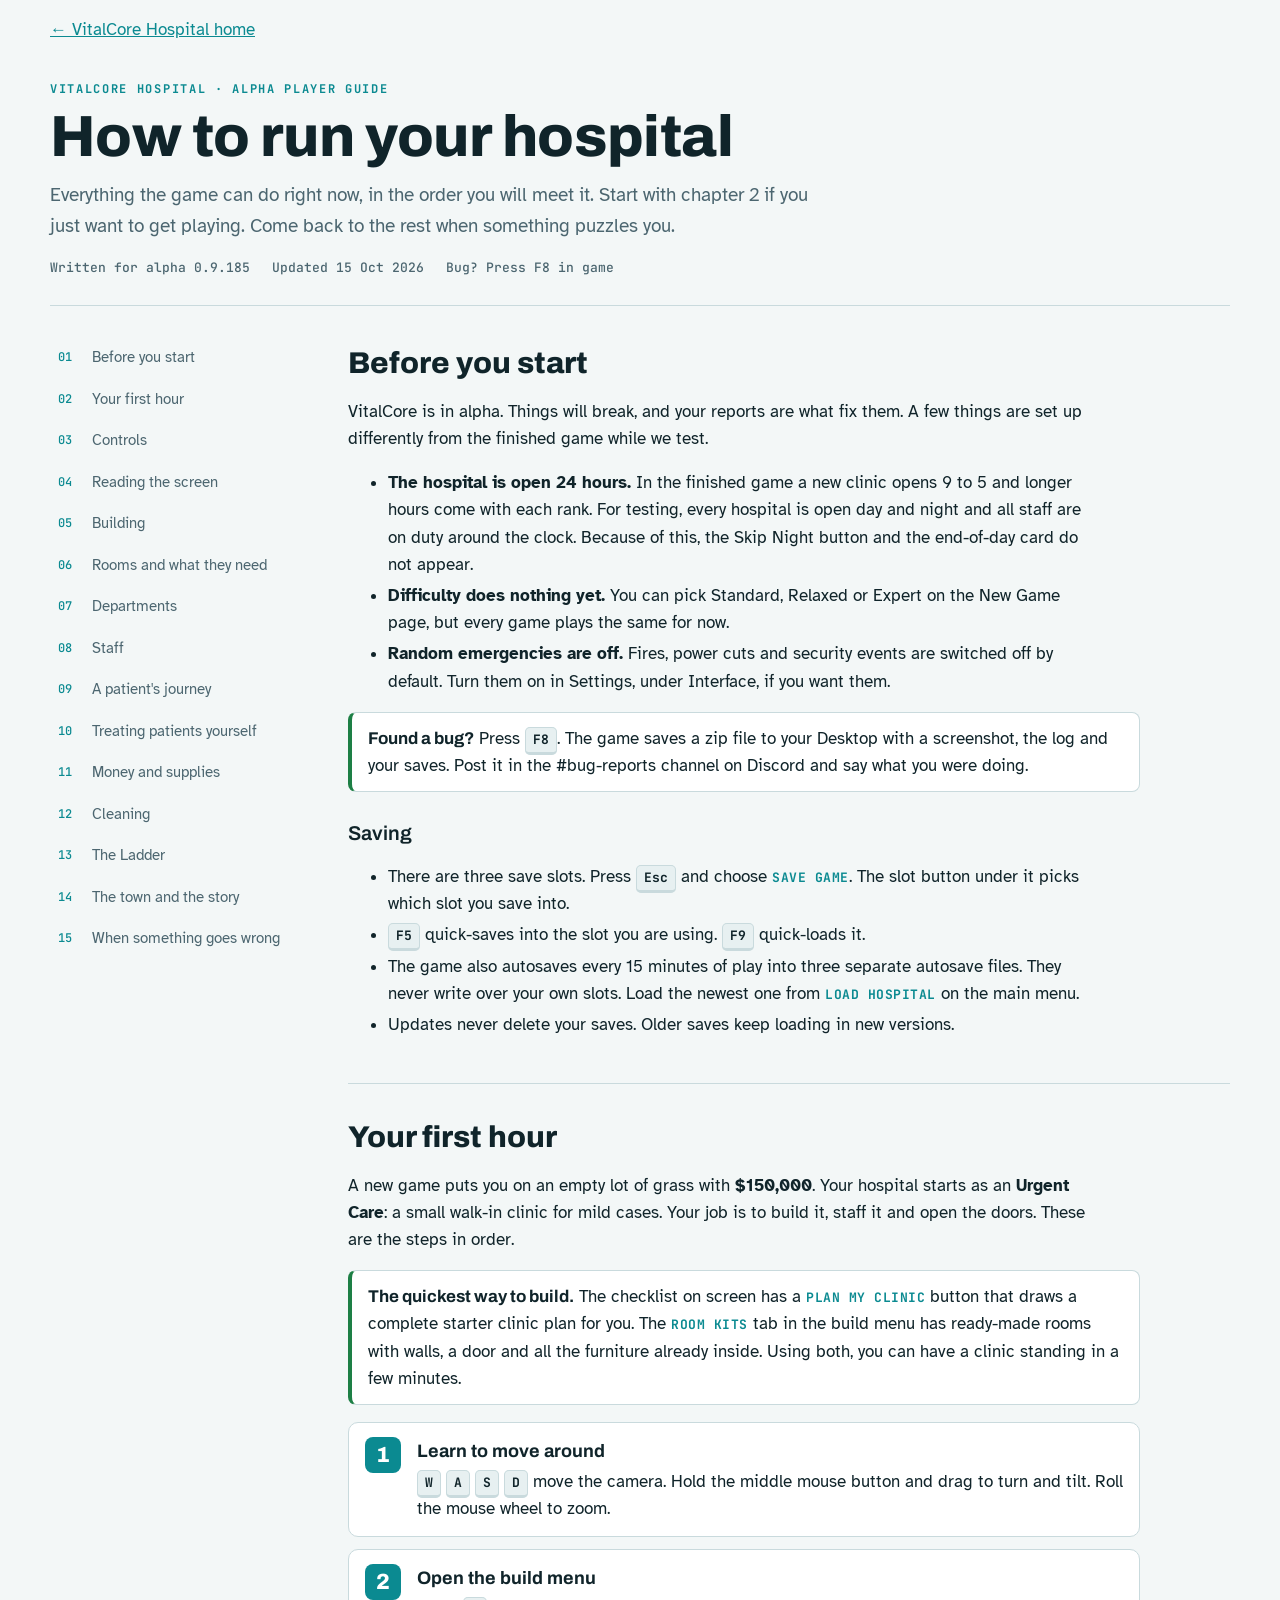
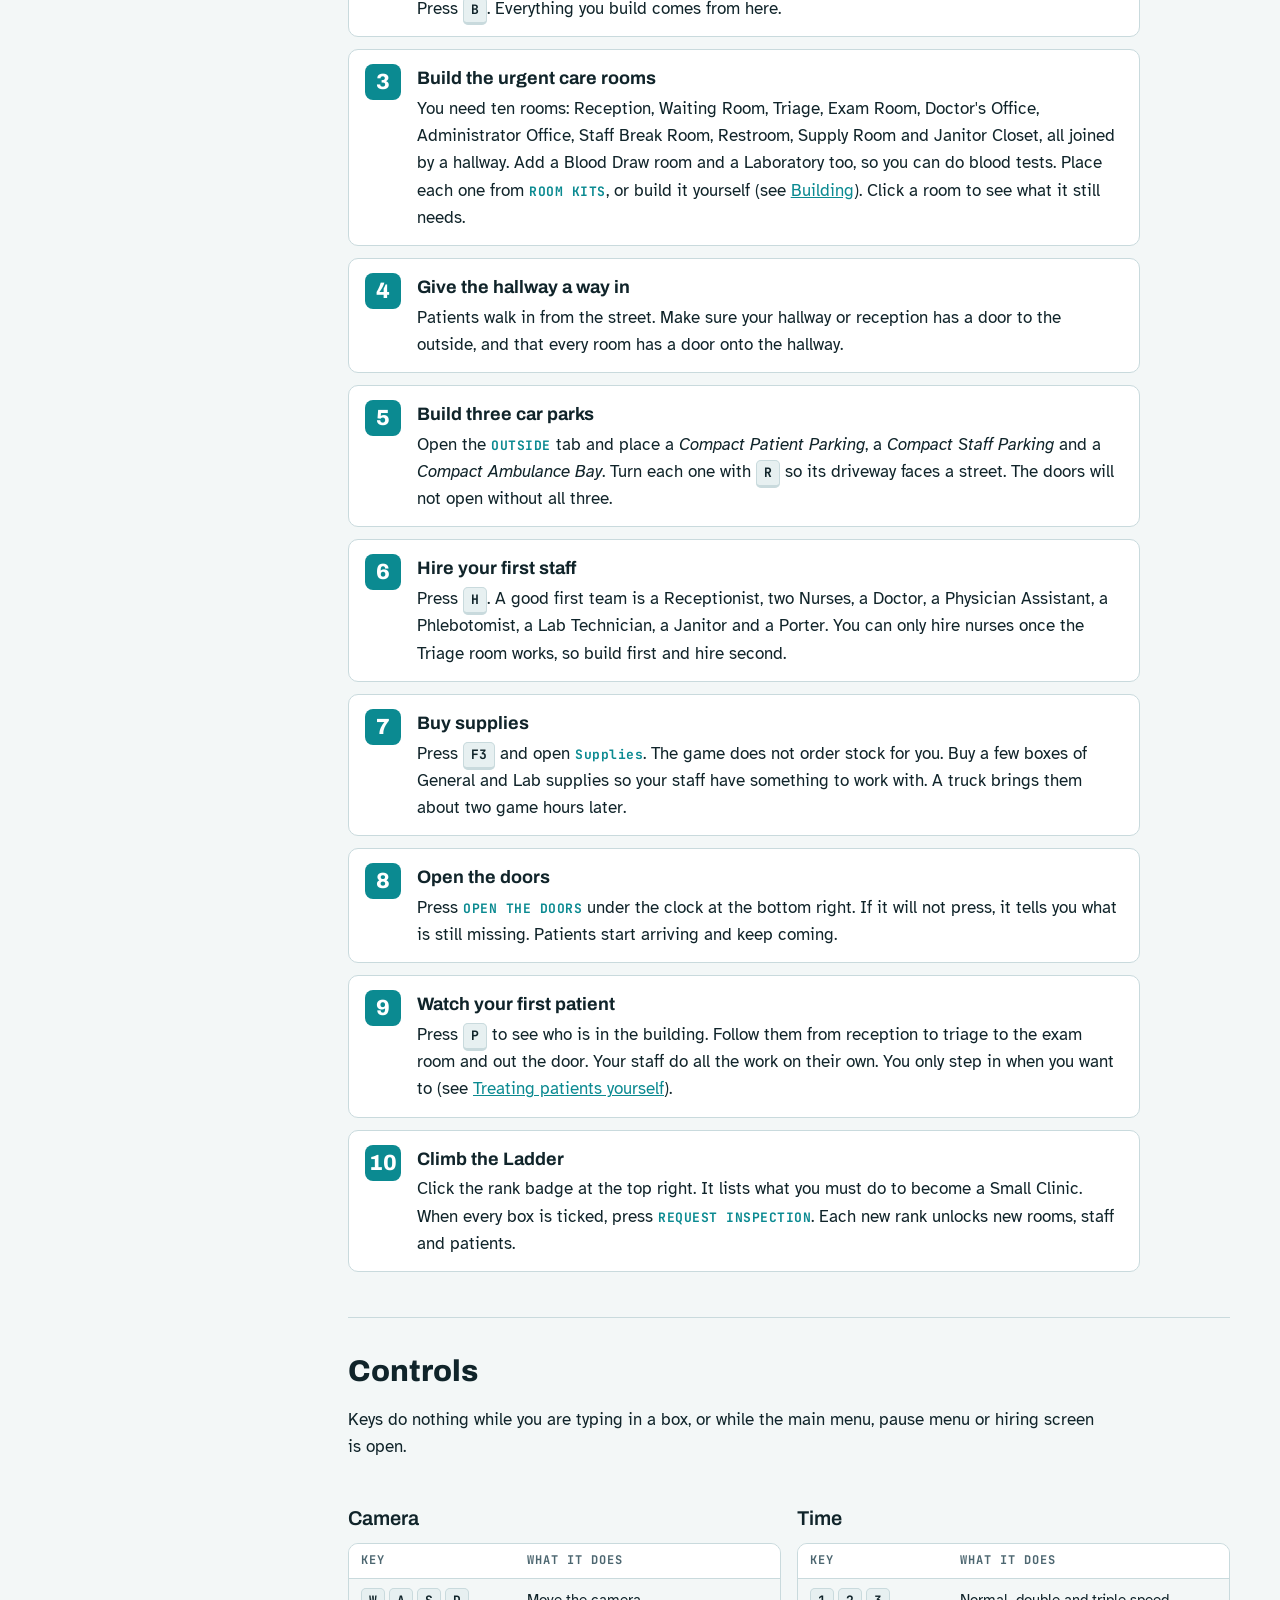
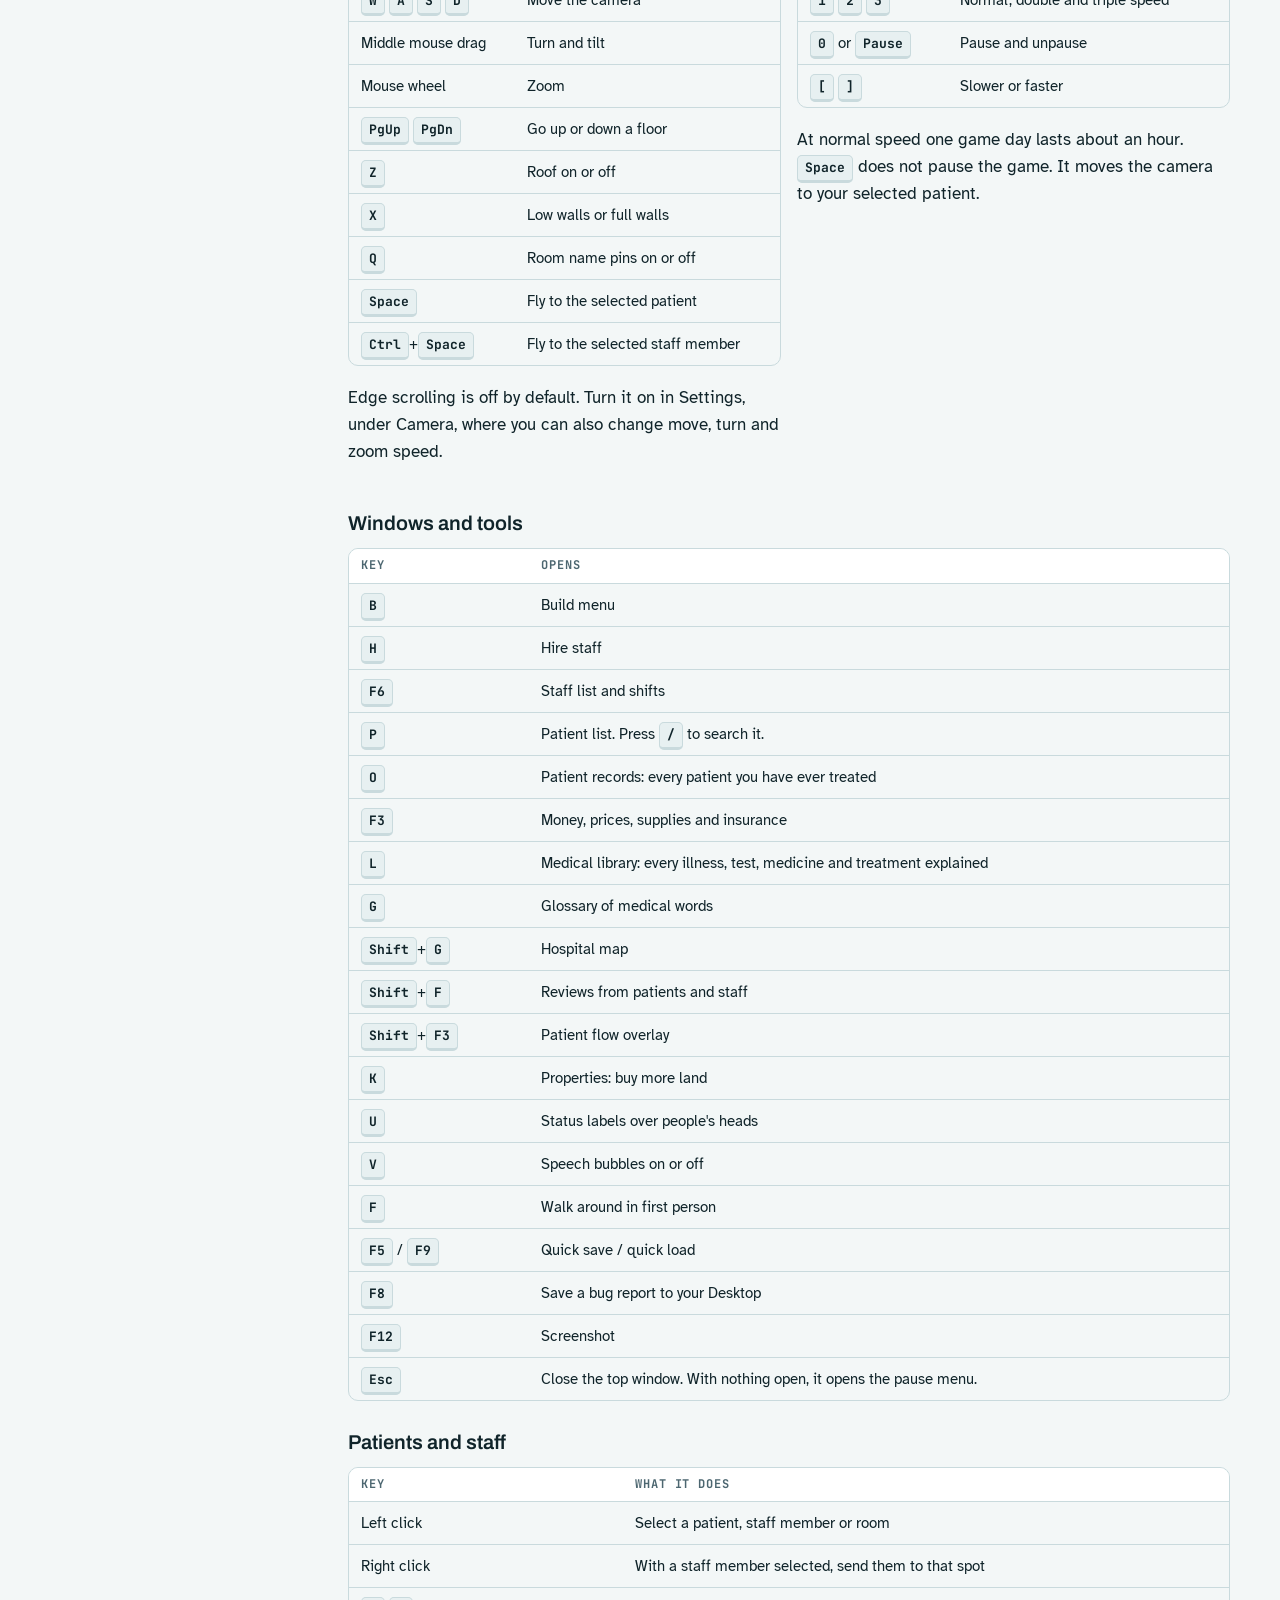
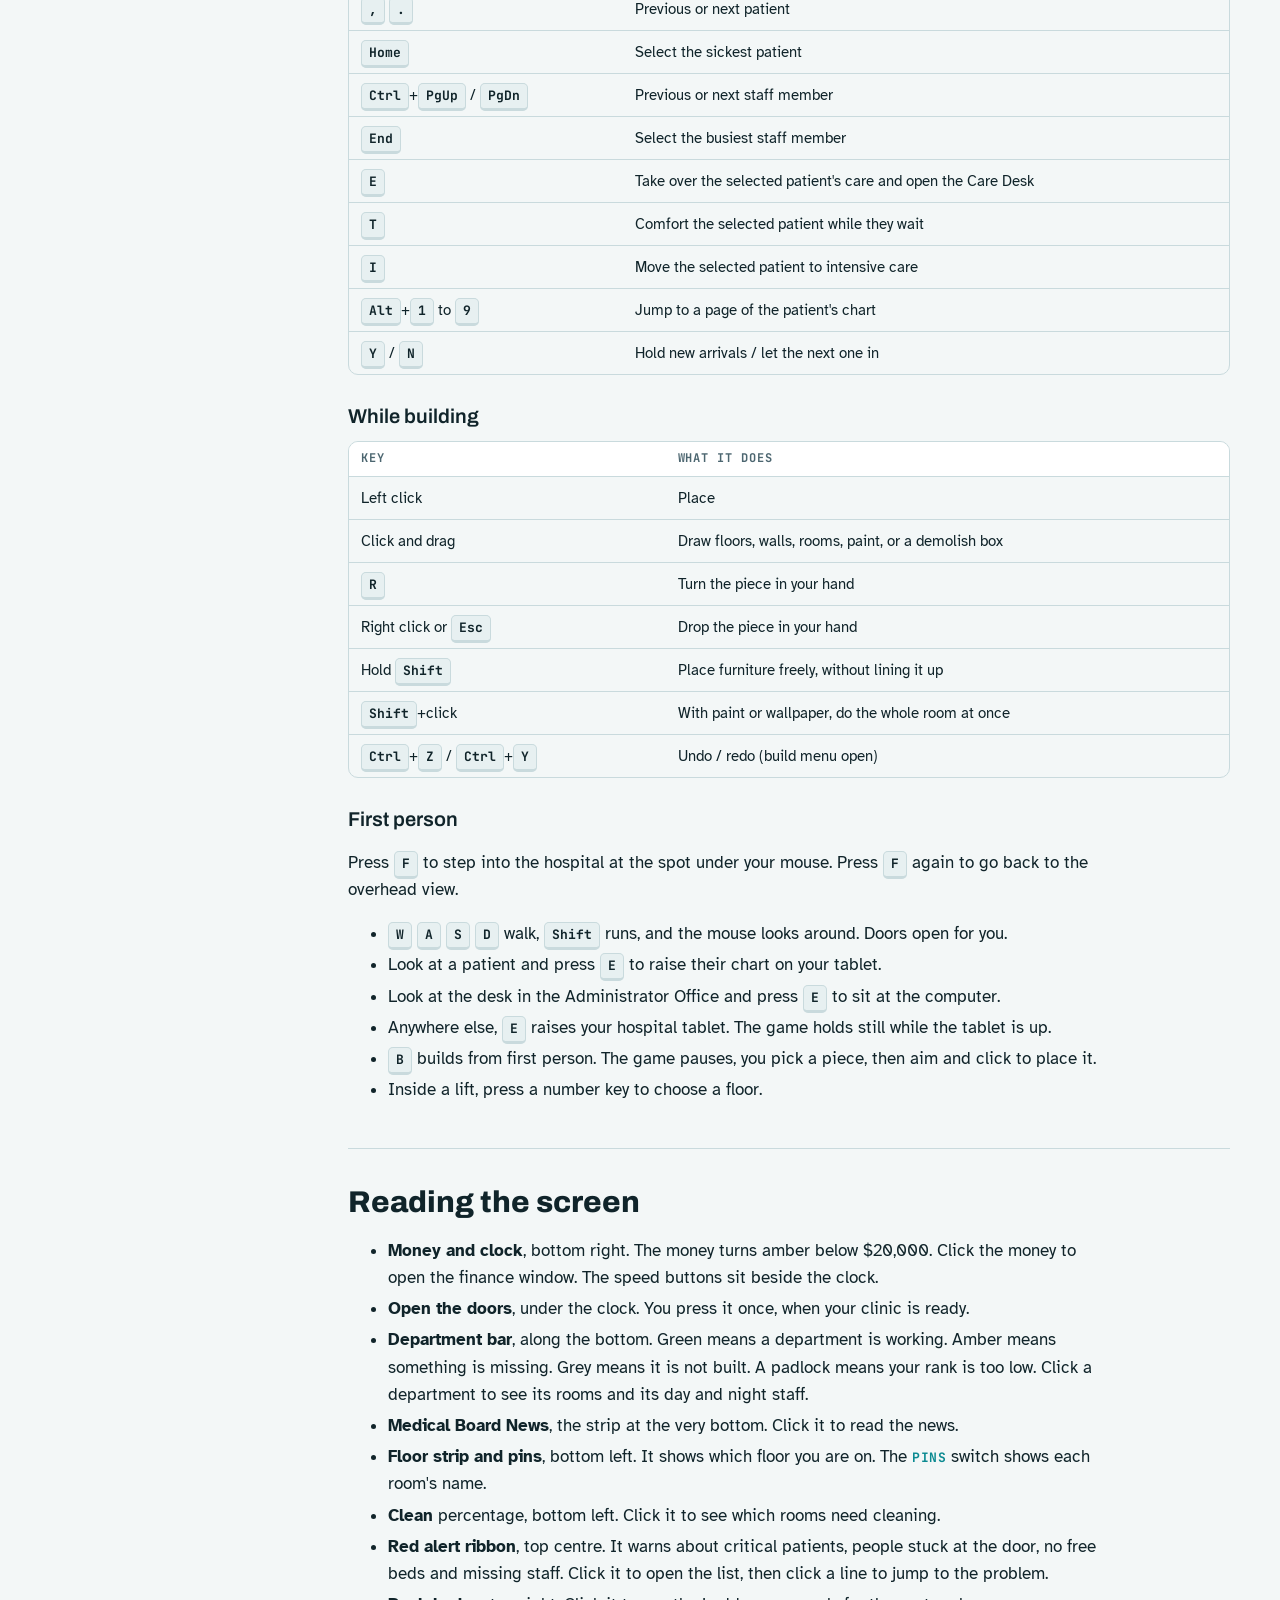
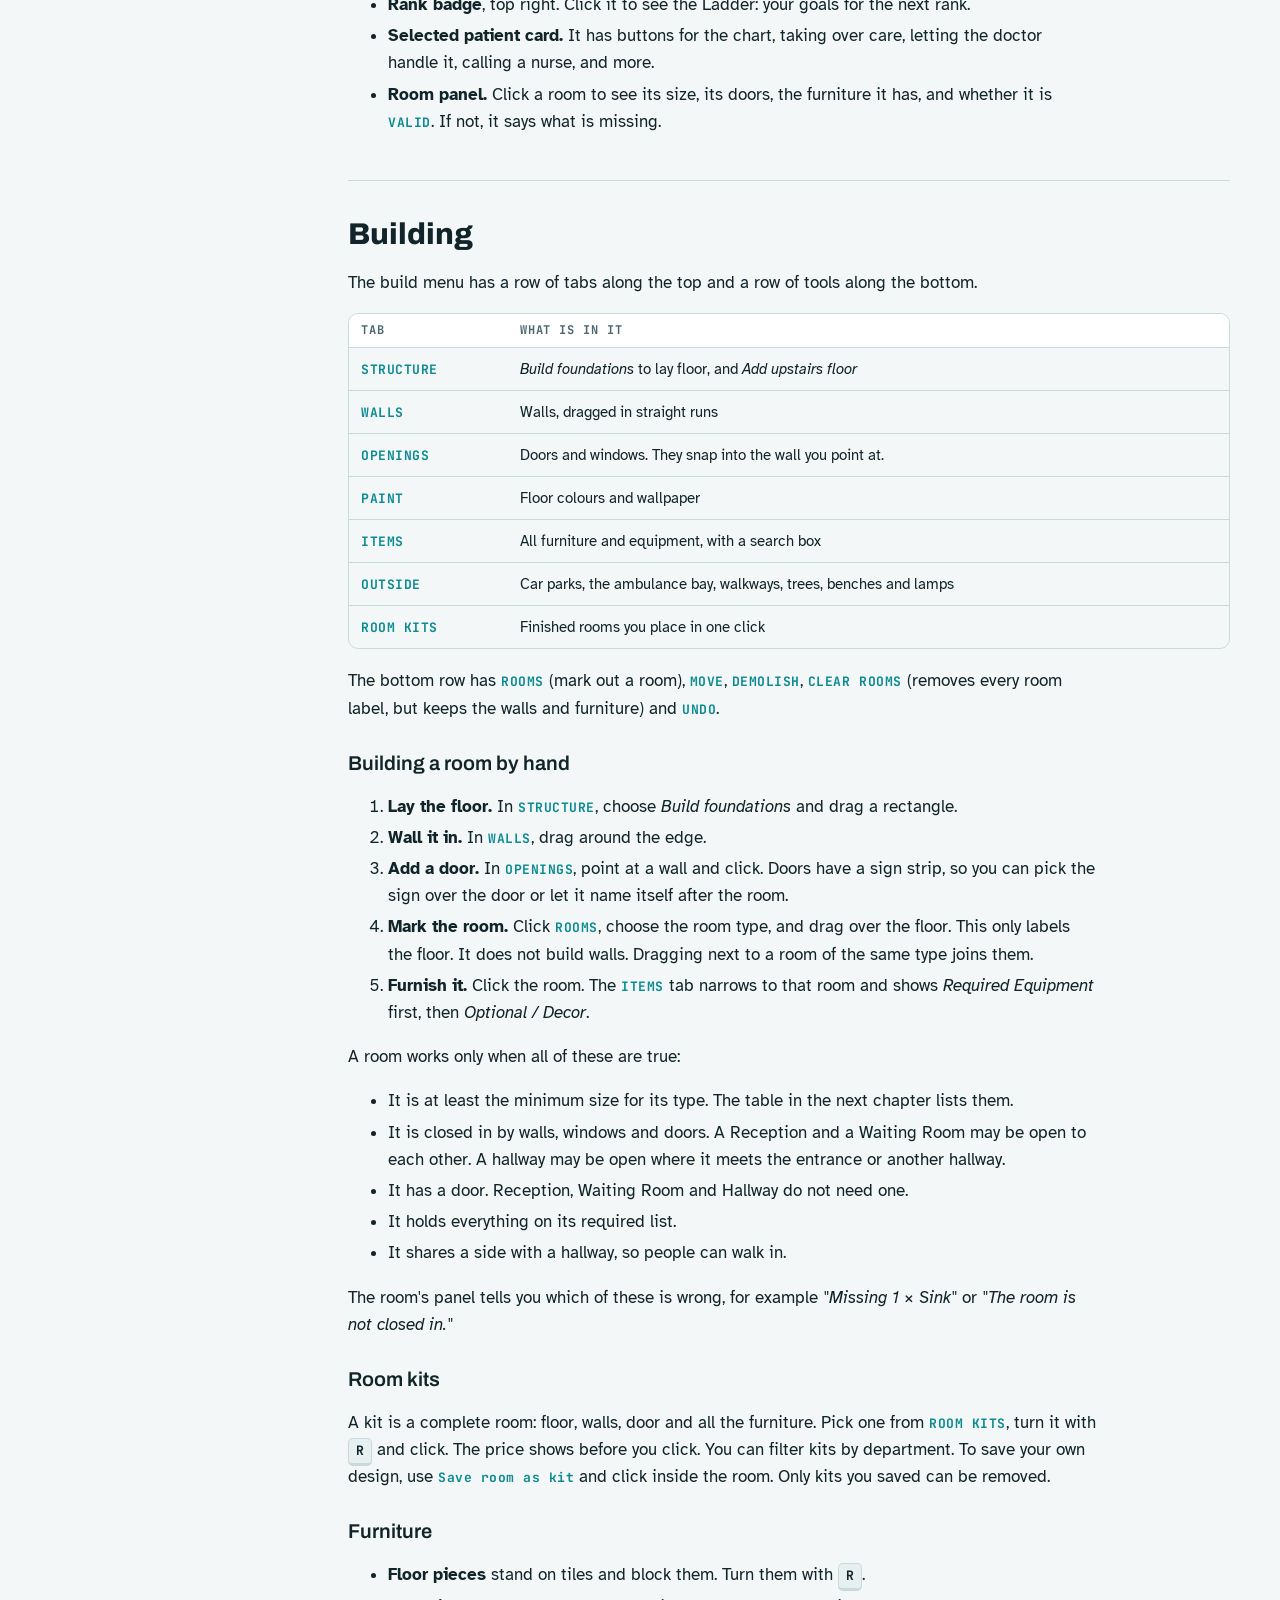
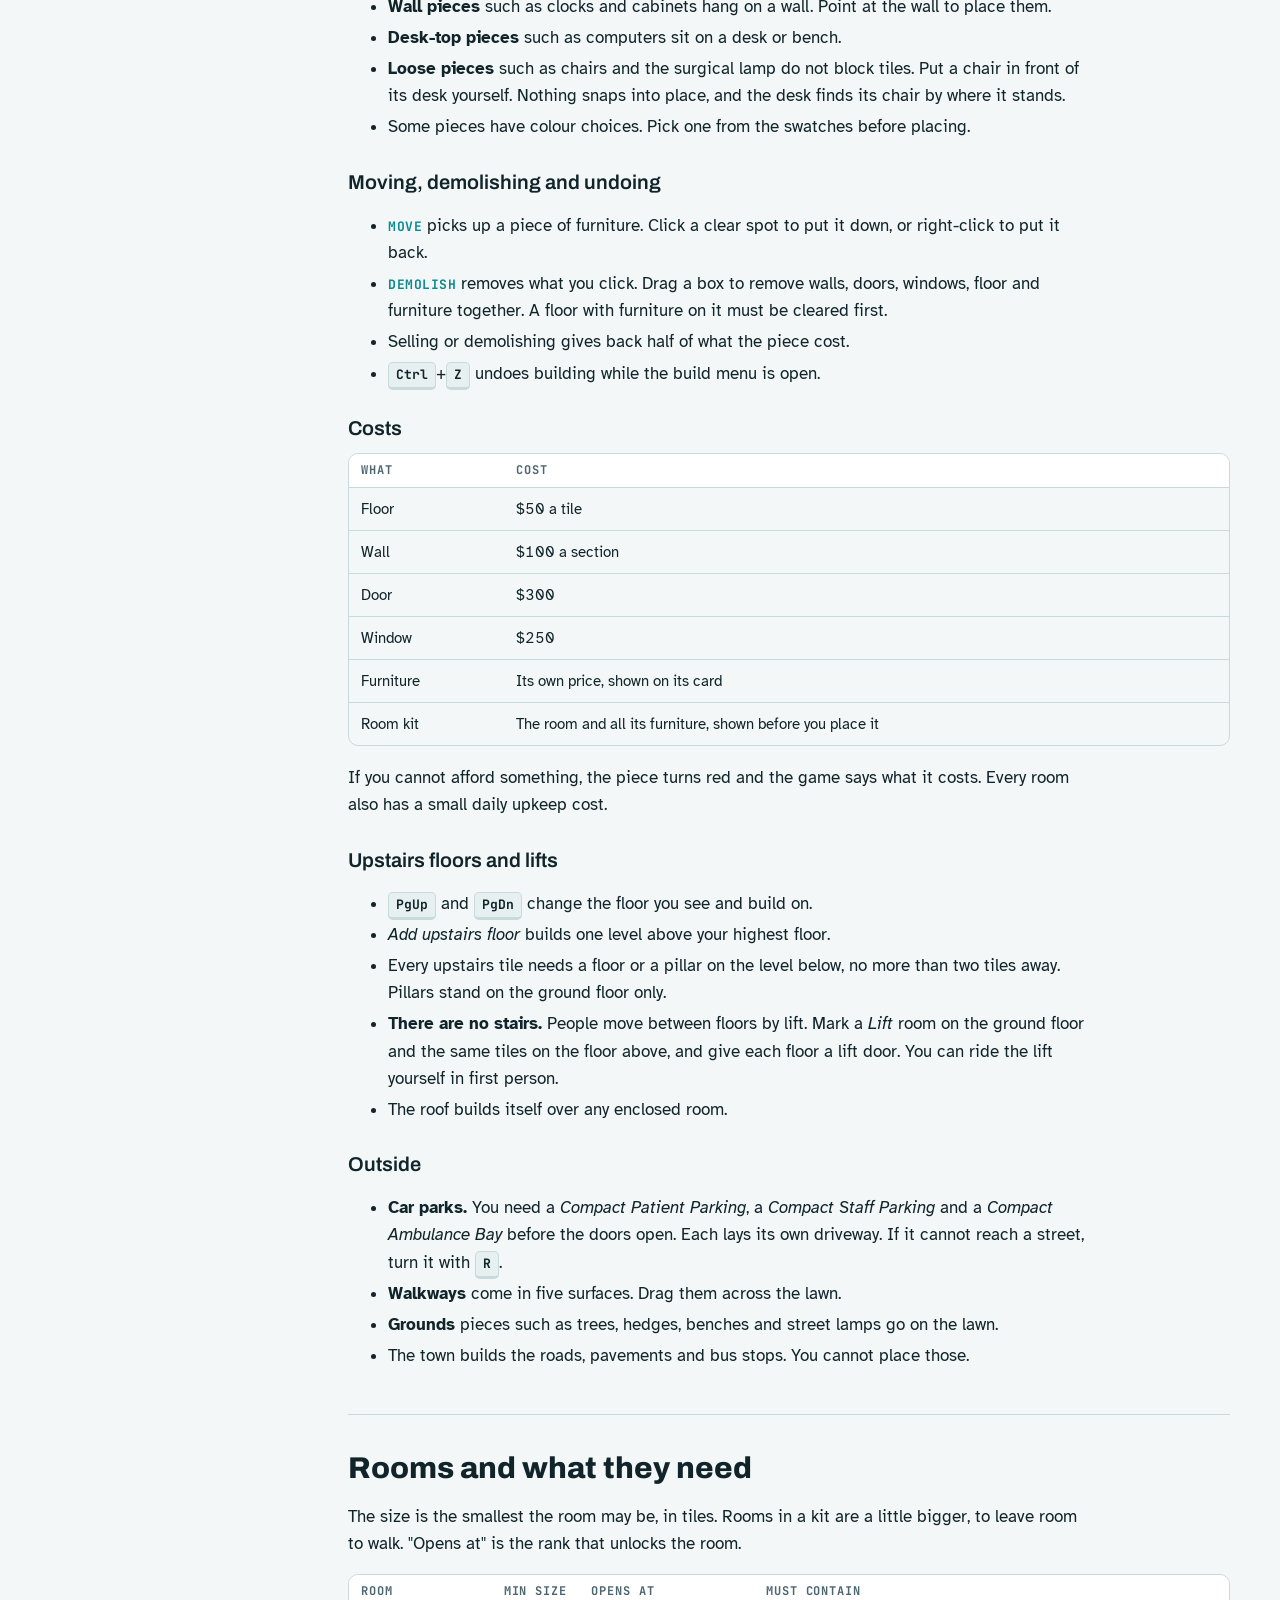
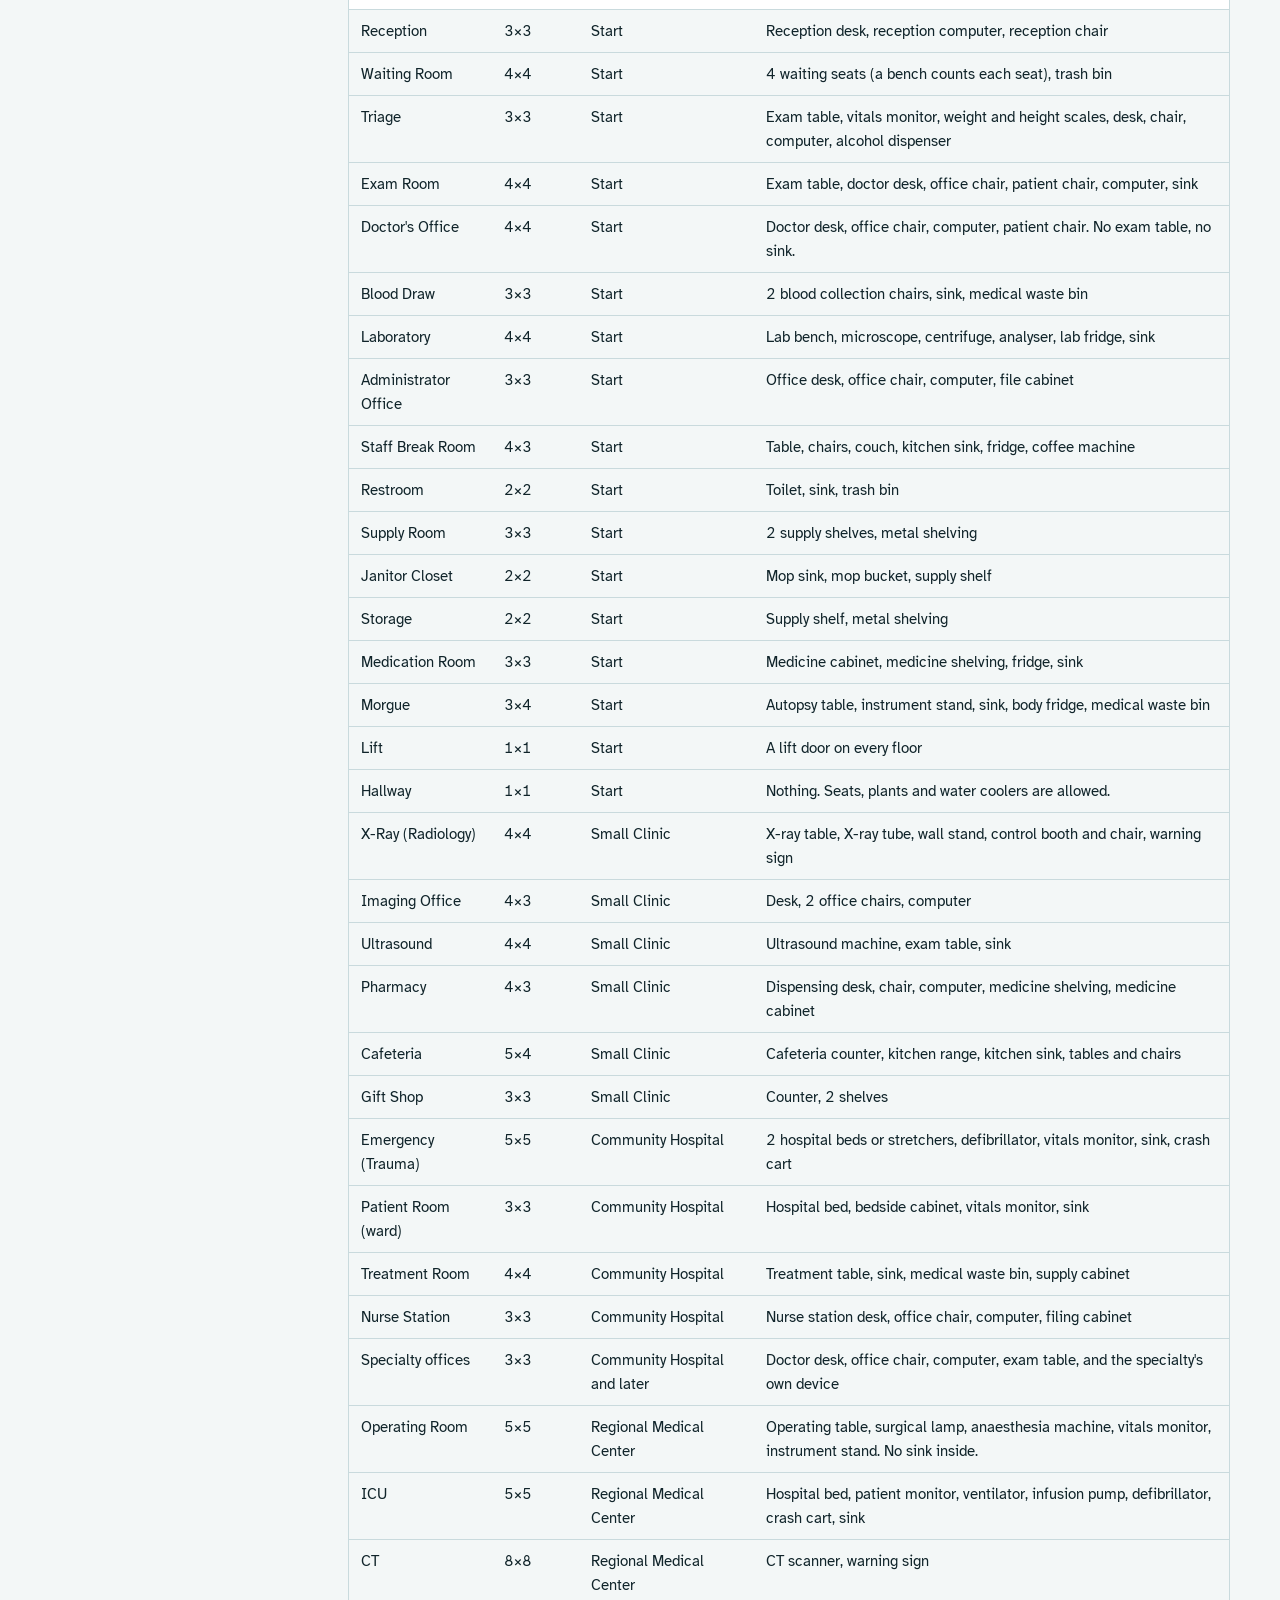
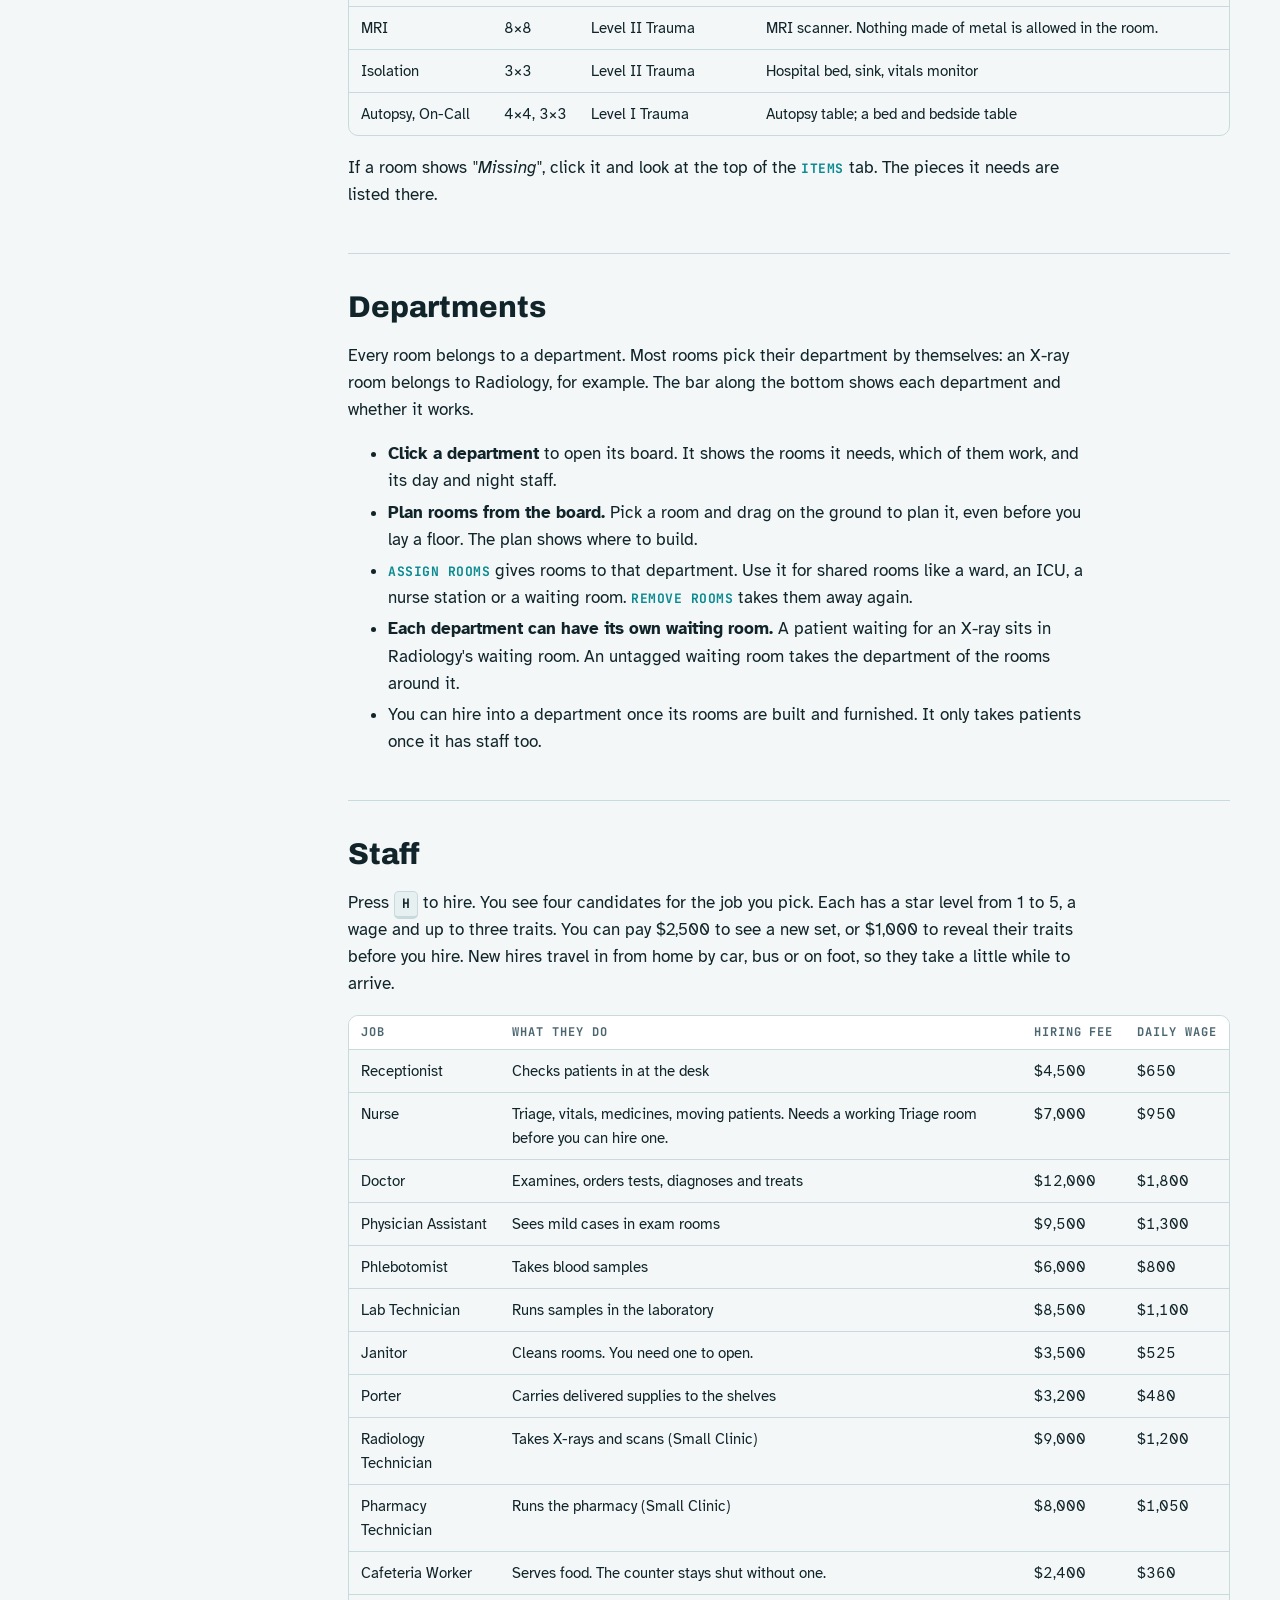
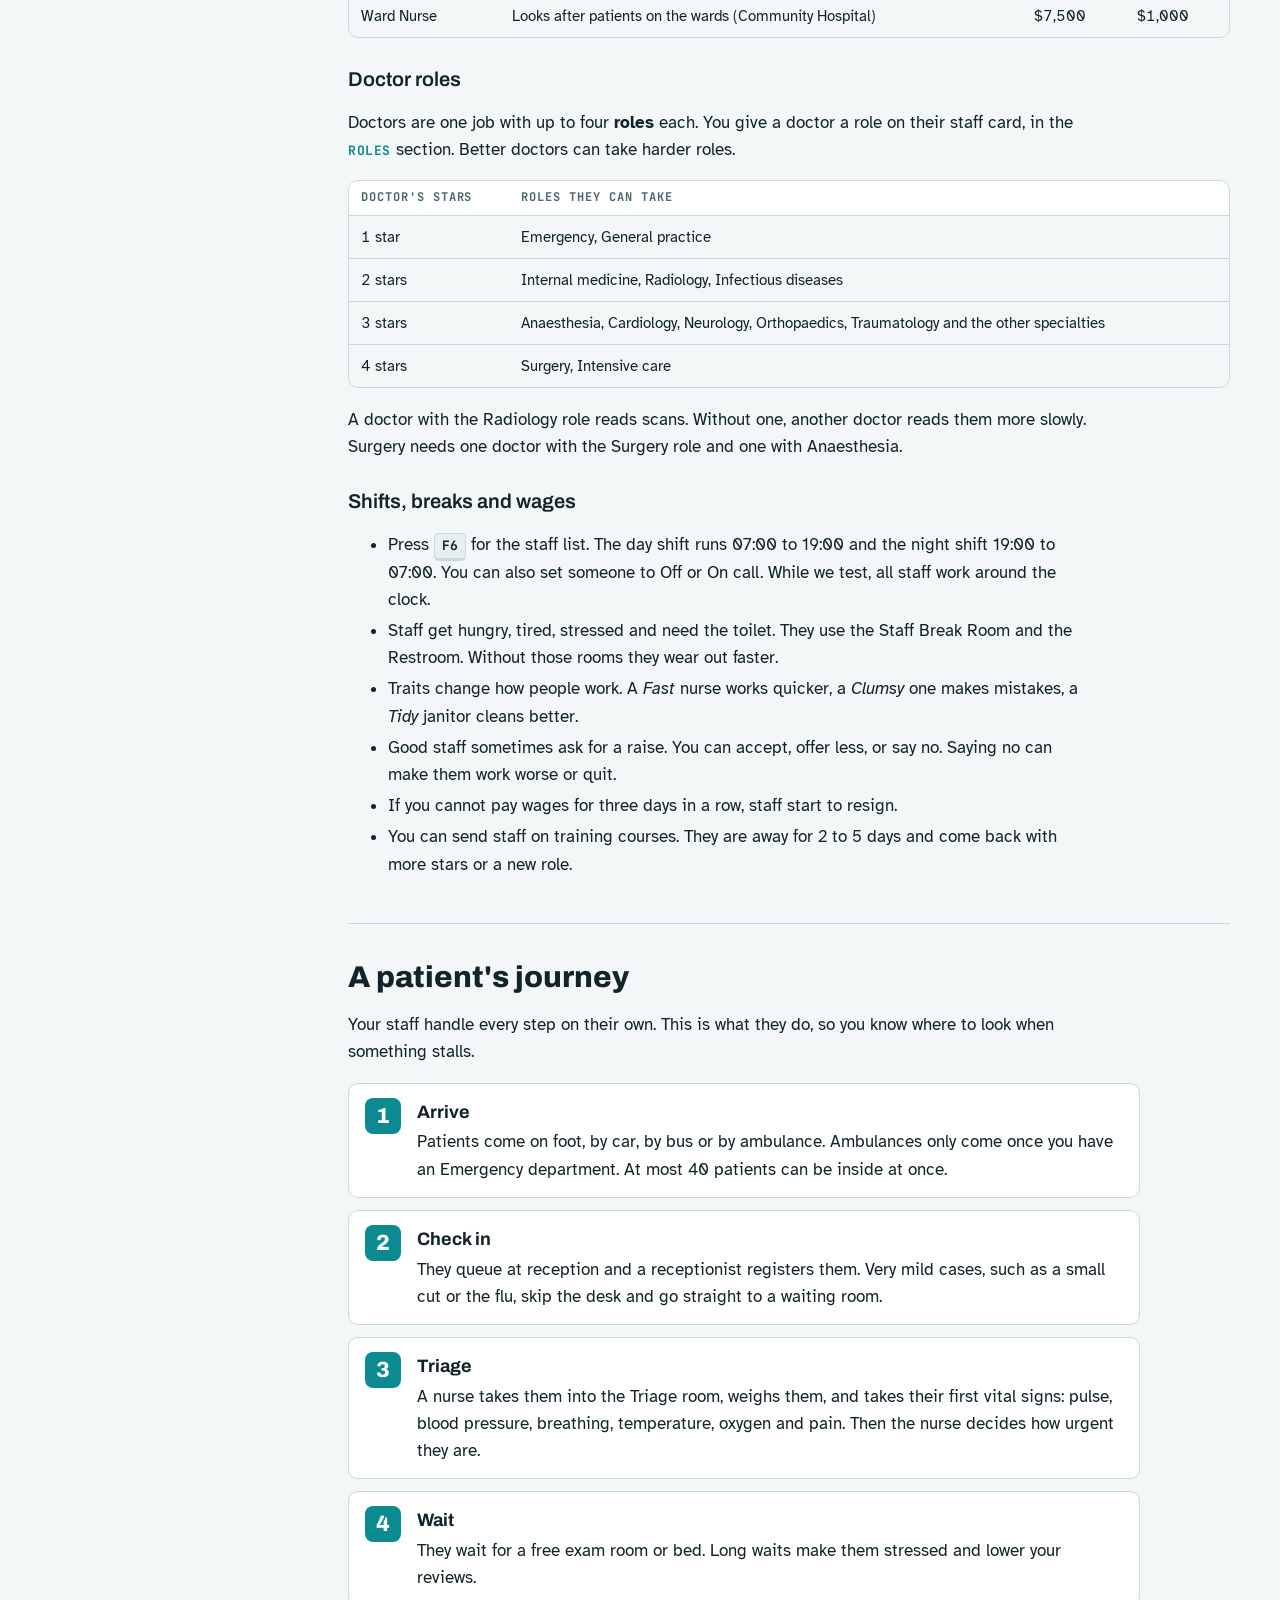
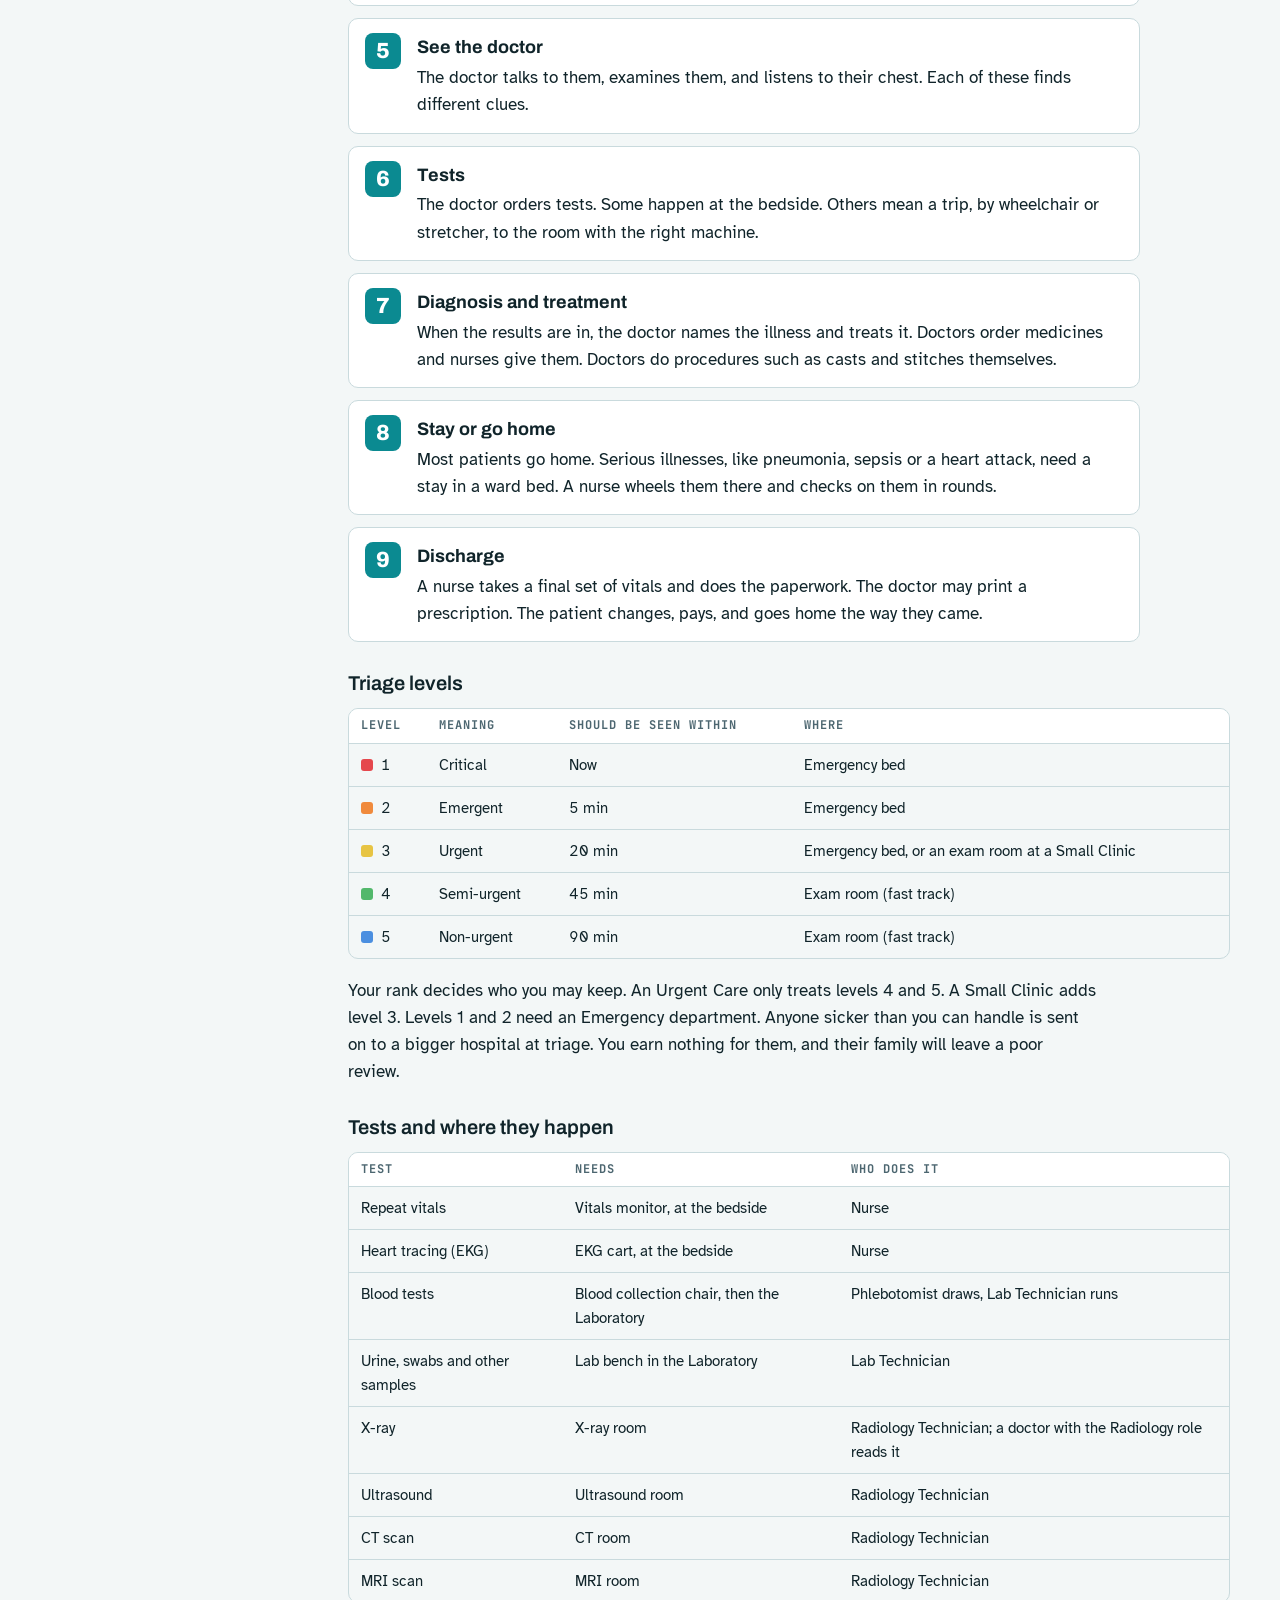
==== guide.html @ d493264e "Site: player guide page (held for the next push) Co-Authored-By: Claude Opus 5.5 <noreply@anthropic." ====
<!doctype html>
<html lang="en">
<head>
<meta charset="utf-8">
<meta name="viewport" content="width=device-width,initial-scale=1,viewport-fit=cover">
<link rel="icon" href="assets/vitalcore-icon.png">
<link rel="canonical" href="https://ikali2571.github.io/vitalcore-game/guide.html">
<title>VitalCore Player Guide</title>
<meta name="description" content="How to play VitalCore Hospital: build, staff and run your hospital, step by step.">
<link rel="preconnect" href="https://fonts.googleapis.com">
<link rel="preconnect" href="https://fonts.gstatic.com" crossorigin>
<link rel="stylesheet" href="https://fonts.googleapis.com/css2?family=Archivo:wght@600;800&family=Atkinson+Hyperlegible:ital,wght@0,400;0,700;1,400&family=JetBrains+Mono:wght@500;700&display=swap">
<style>
/* Layout: a field manual - sticky chapter rail on the left, one reading column, reference tables that scroll inside themselves. Dark night-shift first. */
:root {
  --bg: #0b1518;
  --panel: #12222a;
  --panel-2: #183039;
  --line: #24414c;
  --fg: #e4eef0;
  --muted: #9bb3b9;
  --accent: #3fd0d4;
  --accent-ink: #062226;
  --warn: #f0b44c;
  --bad: #f06a5f;
  --good: #63d38f;
  --t1: #e5484d; --t2: #f08a3c; --t3: #e7c443; --t4: #52b86b; --t5: #4b8fe0;
  --display: "Archivo", "Arial Narrow", Arial, sans-serif;
  --body: "Atkinson Hyperlegible", "Segoe UI", Verdana, sans-serif;
  --mono: "JetBrains Mono", Consolas, "Courier New", monospace;
  color-scheme: dark;
}
@media (prefers-color-scheme: light) {
  :root:not([data-theme="dark"]) {
    --bg: #f3f7f7; --panel: #ffffff; --panel-2: #e7f0f1; --line: #c9dadd;
    --fg: #10242a; --muted: #4c6670; --accent: #0b8a91; --accent-ink: #ffffff;
    --warn: #a86a00; --bad: #c0362c; --good: #1d7f45;
    color-scheme: light;
  }
}
:root[data-theme="light"] {
  --bg: #f3f7f7; --panel: #ffffff; --panel-2: #e7f0f1; --line: #c9dadd;
  --fg: #10242a; --muted: #4c6670; --accent: #0b8a91; --accent-ink: #ffffff;
  --warn: #a86a00; --bad: #c0362c; --good: #1d7f45;
  color-scheme: light;
}
* { box-sizing: border-box; }
body {
  background: var(--bg); color: var(--fg);
  font: 17px/1.6 var(--body);
  padding-left: max(16px, env(safe-area-inset-left, 0px));
  padding-right: max(16px, env(safe-area-inset-right, 0px));
  padding-block: 0 64px;
}
a { color: var(--accent); }
a:focus-visible, summary:focus-visible { outline: 2px solid var(--accent); outline-offset: 2px; }
.wrap { max-width: 1180px; margin: 0 auto; display: grid; grid-template-columns: 250px minmax(0, 1fr); gap: 48px; }
header.top { max-width: 1180px; margin: 0 auto; padding-block: 40px 28px; border-bottom: 1px solid var(--line); margin-bottom: 32px; }
.eyebrow { font: 700 12px/1 var(--mono); letter-spacing: .14em; text-transform: uppercase; color: var(--accent); }
h1 { font: 800 clamp(34px, 6vw, 58px)/1.02 var(--display); margin: 12px 0 14px; text-wrap: balance; letter-spacing: -.01em; }
.lede { color: var(--muted); max-width: 64ch; font-size: 19px; margin: 0; }
.meta { display: flex; flex-wrap: wrap; gap: 10px 22px; margin-top: 18px; font: 500 13px/1.4 var(--mono); color: var(--muted); }
nav.rail { position: sticky; top: calc(env(safe-area-inset-top, 0px) + 16px); align-self: start; max-height: calc(100vh - 32px); overflow-y: auto; padding-right: 8px; }
nav.rail ol { list-style: none; margin: 0; padding: 0; counter-reset: ch; display: grid; gap: 2px; }
nav.rail li { counter-increment: ch; }
nav.rail a { display: grid; grid-template-columns: 28px 1fr; gap: 6px; padding: 6px 8px; border-radius: 6px; color: var(--muted); text-decoration: none; font-size: 15px; line-height: 1.3; }
nav.rail a::before { content: counter(ch, decimal-leading-zero); font: 500 12px/1.6 var(--mono); color: var(--accent); }
nav.rail a:hover { background: var(--panel); color: var(--fg); }
main { min-width: 0; }
section { padding-block: 8px 28px; border-bottom: 1px solid var(--line); margin-bottom: 28px; scroll-margin-top: 16px; }
section:last-child { border-bottom: 0; }
h2 { font: 800 30px/1.15 var(--display); margin: 0 0 12px; text-wrap: balance; }
h3 { font: 600 20px/1.3 var(--display); margin: 28px 0 8px; text-wrap: balance; }
p, ul, ol { max-width: 68ch; }
li { margin-block: 4px; }
kbd { font: 700 13px/1 var(--mono); padding: 3px 7px 4px; border-radius: 5px; background: var(--panel-2); border: 1px solid var(--line); border-bottom-width: 3px; color: var(--fg); white-space: nowrap; }
.ui { font: 700 13px/1 var(--mono); letter-spacing: .04em; color: var(--accent); white-space: nowrap; }
.table-scroll { overflow-x: auto; margin: 12px 0 18px; border: 1px solid var(--line); border-radius: 10px; }
table { border-collapse: collapse; width: 100%; font-size: 15px; font-variant-numeric: tabular-nums; }
th, td { text-align: left; padding: 9px 12px; border-bottom: 1px solid var(--line); vertical-align: top; }
th { font: 700 12px/1.3 var(--mono); letter-spacing: .08em; text-transform: uppercase; color: var(--muted); background: var(--panel); white-space: nowrap; }
tr:last-child td { border-bottom: 0; }
td.num { white-space: nowrap; }
.note { background: var(--panel); border: 1px solid var(--line); border-left: 4px solid var(--warn); border-radius: 8px; padding: 12px 16px; margin: 14px 0; max-width: 72ch; }
.note.tip { border-left-color: var(--good); }
.note strong:first-child { font-family: var(--display); }
.steps { counter-reset: s; list-style: none; padding: 0; display: grid; gap: 12px; max-width: 72ch; }
.steps > li { counter-increment: s; display: grid; grid-template-columns: 40px minmax(0, 1fr); gap: 12px; background: var(--panel); border: 1px solid var(--line); border-radius: 10px; padding: 14px 16px; margin: 0; }
.steps > li::before { content: counter(s); font: 800 22px/1 var(--display); color: var(--accent-ink); background: var(--accent); border-radius: 8px; width: 36px; height: 36px; display: grid; place-items: center; }
.steps > li > div > strong:first-child { display: block; font-family: var(--display); font-size: 18px; margin-bottom: 2px; }
.level { display: inline-block; width: 12px; height: 12px; border-radius: 3px; margin-right: 8px; vertical-align: -1px; }
.ladder { list-style: none; padding: 0; display: grid; gap: 8px; max-width: none; }
.ladder li { display: grid; grid-template-columns: 34px minmax(0, 1fr); gap: 12px; background: var(--panel); border: 1px solid var(--line); border-radius: 10px; padding: 12px 14px; margin: 0; }
.ladder .rank { font: 800 20px/1 var(--display); color: var(--accent); }
.ladder h4 { margin: 0 0 4px; font: 700 17px/1.3 var(--display); }
.ladder p { margin: 2px 0; font-size: 15px; color: var(--muted); max-width: none; }
.ladder p b { color: var(--fg); font-weight: 700; }
dl.faq { max-width: 72ch; }
dl.faq dt { font: 700 17px/1.35 var(--display); margin-top: 18px; }
dl.faq dd { margin: 4px 0 0; }
.cols { display: grid; grid-template-columns: repeat(auto-fit, minmax(min(100%, 300px), 1fr)); gap: 16px; }
footer { max-width: 1180px; margin: 24px auto 0; color: var(--muted); font-size: 14px; }
@media (max-width: 900px) {
  .wrap { grid-template-columns: minmax(0, 1fr); gap: 8px; }
  nav.rail { position: static; max-height: none; border: 1px solid var(--line); border-radius: 10px; padding: 10px; margin-bottom: 20px; }
  nav.rail ol { grid-template-columns: repeat(auto-fit, minmax(160px, 1fr)); }
}
@media (prefers-reduced-motion: no-preference) { html { scroll-behavior: smooth; } }
</style>
</head>
<body>
<p style="max-width:1180px;margin:16px auto 0"><a href="index.html">&larr; VitalCore Hospital home</a></p>


<header class="top">
  <div class="eyebrow">VitalCore Hospital &middot; Alpha player guide</div>
  <h1>How to run your hospital</h1>
  <p class="lede">Everything the game can do right now, in the order you will meet it. Start with chapter 2 if you just want to get playing. Come back to the rest when something puzzles you.</p>
  <div class="meta"><span>Written for alpha 0.9.185</span><span>Updated 15 Oct 2026</span><span>Bug? Press F8 in game</span></div>
</header>

<div class="wrap">
<nav class="rail" aria-label="Chapters">
  <ol>
    <li><a href="#alpha">Before you start</a></li>
    <li><a href="#first-hour">Your first hour</a></li>
    <li><a href="#controls">Controls</a></li>
    <li><a href="#screen">Reading the screen</a></li>
    <li><a href="#building">Building</a></li>
    <li><a href="#rooms">Rooms and what they need</a></li>
    <li><a href="#departments">Departments</a></li>
    <li><a href="#staff">Staff</a></li>
    <li><a href="#patients">A patient's journey</a></li>
    <li><a href="#take-over">Treating patients yourself</a></li>
    <li><a href="#money">Money and supplies</a></li>
    <li><a href="#cleaning">Cleaning</a></li>
    <li><a href="#ladder">The Ladder</a></li>
    <li><a href="#world">The town and the story</a></li>
    <li><a href="#help">When something goes wrong</a></li>
  </ol>
</nav>

<main>

<section id="alpha">
  <h2>Before you start</h2>
  <p>VitalCore is in alpha. Things will break, and your reports are what fix them. A few things are set up differently from the finished game while we test.</p>
  <ul>
    <li><strong>The hospital is open 24 hours.</strong> In the finished game a new clinic opens 9 to 5 and longer hours come with each rank. For testing, every hospital is open day and night and all staff are on duty around the clock. Because of this, the Skip Night button and the end-of-day card do not appear.</li>
    <li><strong>Difficulty does nothing yet.</strong> You can pick Standard, Relaxed or Expert on the New Game page, but every game plays the same for now.</li>
    <li><strong>Random emergencies are off.</strong> Fires, power cuts and security events are switched off by default. Turn them on in Settings, under Interface, if you want them.</li>
  </ul>
  <div class="note tip"><strong>Found a bug?</strong> Press <kbd>F8</kbd>. The game saves a zip file to your Desktop with a screenshot, the log and your saves. Post it in the #bug-reports channel on Discord and say what you were doing.</div>
  <h3>Saving</h3>
  <ul>
    <li>There are three save slots. Press <kbd>Esc</kbd> and choose <span class="ui">SAVE GAME</span>. The slot button under it picks which slot you save into.</li>
    <li><kbd>F5</kbd> quick-saves into the slot you are using. <kbd>F9</kbd> quick-loads it.</li>
    <li>The game also autosaves every 15 minutes of play into three separate autosave files. They never write over your own slots. Load the newest one from <span class="ui">LOAD HOSPITAL</span> on the main menu.</li>
    <li>Updates never delete your saves. Older saves keep loading in new versions.</li>
  </ul>
</section>

<section id="first-hour">
  <h2>Your first hour</h2>
  <p>A new game puts you on an empty lot of grass with <strong>$150,000</strong>. Your hospital starts as an <strong>Urgent Care</strong>: a small walk-in clinic for mild cases. Your job is to build it, staff it and open the doors. These are the steps in order.</p>
  <div class="note tip"><strong>The quickest way to build.</strong> The checklist on screen has a <span class="ui">PLAN MY CLINIC</span> button that draws a complete starter clinic plan for you. The <span class="ui">ROOM KITS</span> tab in the build menu has ready-made rooms with walls, a door and all the furniture already inside. Using both, you can have a clinic standing in a few minutes.</div>
  <ol class="steps">
    <li><div><strong>Learn to move around</strong><kbd>W</kbd> <kbd>A</kbd> <kbd>S</kbd> <kbd>D</kbd> move the camera. Hold the middle mouse button and drag to turn and tilt. Roll the mouse wheel to zoom.</div></li>
    <li><div><strong>Open the build menu</strong>Press <kbd>B</kbd>. Everything you build comes from here.</div></li>
    <li><div><strong>Build the urgent care rooms</strong>You need ten rooms: Reception, Waiting Room, Triage, Exam Room, Doctor's Office, Administrator Office, Staff Break Room, Restroom, Supply Room and Janitor Closet, all joined by a hallway. Add a Blood Draw room and a Laboratory too, so you can do blood tests. Place each one from <span class="ui">ROOM KITS</span>, or build it yourself (see <a href="#building">Building</a>). Click a room to see what it still needs.</div></li>
    <li><div><strong>Give the hallway a way in</strong>Patients walk in from the street. Make sure your hallway or reception has a door to the outside, and that every room has a door onto the hallway.</div></li>
    <li><div><strong>Build three car parks</strong>Open the <span class="ui">OUTSIDE</span> tab and place a <em>Compact Patient Parking</em>, a <em>Compact Staff Parking</em> and a <em>Compact Ambulance Bay</em>. Turn each one with <kbd>R</kbd> so its driveway faces a street. The doors will not open without all three.</div></li>
    <li><div><strong>Hire your first staff</strong>Press <kbd>H</kbd>. A good first team is a Receptionist, two Nurses, a Doctor, a Physician Assistant, a Phlebotomist, a Lab Technician, a Janitor and a Porter. You can only hire nurses once the Triage room works, so build first and hire second.</div></li>
    <li><div><strong>Buy supplies</strong>Press <kbd>F3</kbd> and open <span class="ui">Supplies</span>. The game does not order stock for you. Buy a few boxes of General and Lab supplies so your staff have something to work with. A truck brings them about two game hours later.</div></li>
    <li><div><strong>Open the doors</strong>Press <span class="ui">OPEN THE DOORS</span> under the clock at the bottom right. If it will not press, it tells you what is still missing. Patients start arriving and keep coming.</div></li>
    <li><div><strong>Watch your first patient</strong>Press <kbd>P</kbd> to see who is in the building. Follow them from reception to triage to the exam room and out the door. Your staff do all the work on their own. You only step in when you want to (see <a href="#take-over">Treating patients yourself</a>).</div></li>
    <li><div><strong>Climb the Ladder</strong>Click the rank badge at the top right. It lists what you must do to become a Small Clinic. When every box is ticked, press <span class="ui">REQUEST INSPECTION</span>. Each new rank unlocks new rooms, staff and patients.</div></li>
  </ol>
</section>

<section id="controls">
  <h2>Controls</h2>
  <p>Keys do nothing while you are typing in a box, or while the main menu, pause menu or hiring screen is open.</p>
  <div class="cols">
    <div>
      <h3>Camera</h3>
      <div class="table-scroll"><table>
        <tr><th>Key</th><th>What it does</th></tr>
        <tr><td><kbd>W</kbd> <kbd>A</kbd> <kbd>S</kbd> <kbd>D</kbd></td><td>Move the camera</td></tr>
        <tr><td>Middle mouse drag</td><td>Turn and tilt</td></tr>
        <tr><td>Mouse wheel</td><td>Zoom</td></tr>
        <tr><td><kbd>PgUp</kbd> <kbd>PgDn</kbd></td><td>Go up or down a floor</td></tr>
        <tr><td><kbd>Z</kbd></td><td>Roof on or off</td></tr>
        <tr><td><kbd>X</kbd></td><td>Low walls or full walls</td></tr>
        <tr><td><kbd>Q</kbd></td><td>Room name pins on or off</td></tr>
        <tr><td><kbd>Space</kbd></td><td>Fly to the selected patient</td></tr>
        <tr><td><kbd>Ctrl</kbd>+<kbd>Space</kbd></td><td>Fly to the selected staff member</td></tr>
      </table></div>
      <p>Edge scrolling is off by default. Turn it on in Settings, under Camera, where you can also change move, turn and zoom speed.</p>
    </div>
    <div>
      <h3>Time</h3>
      <div class="table-scroll"><table>
        <tr><th>Key</th><th>What it does</th></tr>
        <tr><td><kbd>1</kbd> <kbd>2</kbd> <kbd>3</kbd></td><td>Normal, double and triple speed</td></tr>
        <tr><td><kbd>0</kbd> or <kbd>Pause</kbd></td><td>Pause and unpause</td></tr>
        <tr><td><kbd>[</kbd> <kbd>]</kbd></td><td>Slower or faster</td></tr>
      </table></div>
      <p>At normal speed one game day lasts about an hour. <kbd>Space</kbd> does not pause the game. It moves the camera to your selected patient.</p>
    </div>
  </div>

  <h3>Windows and tools</h3>
  <div class="table-scroll"><table>
    <tr><th>Key</th><th>Opens</th></tr>
    <tr><td><kbd>B</kbd></td><td>Build menu</td></tr>
    <tr><td><kbd>H</kbd></td><td>Hire staff</td></tr>
    <tr><td><kbd>F6</kbd></td><td>Staff list and shifts</td></tr>
    <tr><td><kbd>P</kbd></td><td>Patient list. Press <kbd>/</kbd> to search it.</td></tr>
    <tr><td><kbd>O</kbd></td><td>Patient records: every patient you have ever treated</td></tr>
    <tr><td><kbd>F3</kbd></td><td>Money, prices, supplies and insurance</td></tr>
    <tr><td><kbd>L</kbd></td><td>Medical library: every illness, test, medicine and treatment explained</td></tr>
    <tr><td><kbd>G</kbd></td><td>Glossary of medical words</td></tr>
    <tr><td><kbd>Shift</kbd>+<kbd>G</kbd></td><td>Hospital map</td></tr>
    <tr><td><kbd>Shift</kbd>+<kbd>F</kbd></td><td>Reviews from patients and staff</td></tr>
    <tr><td><kbd>Shift</kbd>+<kbd>F3</kbd></td><td>Patient flow overlay</td></tr>
    <tr><td><kbd>K</kbd></td><td>Properties: buy more land</td></tr>
    <tr><td><kbd>U</kbd></td><td>Status labels over people's heads</td></tr>
    <tr><td><kbd>V</kbd></td><td>Speech bubbles on or off</td></tr>
    <tr><td><kbd>F</kbd></td><td>Walk around in first person</td></tr>
    <tr><td><kbd>F5</kbd> / <kbd>F9</kbd></td><td>Quick save / quick load</td></tr>
    <tr><td><kbd>F8</kbd></td><td>Save a bug report to your Desktop</td></tr>
    <tr><td><kbd>F12</kbd></td><td>Screenshot</td></tr>
    <tr><td><kbd>Esc</kbd></td><td>Close the top window. With nothing open, it opens the pause menu.</td></tr>
  </table></div>

  <h3>Patients and staff</h3>
  <div class="table-scroll"><table>
    <tr><th>Key</th><th>What it does</th></tr>
    <tr><td>Left click</td><td>Select a patient, staff member or room</td></tr>
    <tr><td>Right click</td><td>With a staff member selected, send them to that spot</td></tr>
    <tr><td><kbd>,</kbd> <kbd>.</kbd></td><td>Previous or next patient</td></tr>
    <tr><td><kbd>Home</kbd></td><td>Select the sickest patient</td></tr>
    <tr><td><kbd>Ctrl</kbd>+<kbd>PgUp</kbd> / <kbd>PgDn</kbd></td><td>Previous or next staff member</td></tr>
    <tr><td><kbd>End</kbd></td><td>Select the busiest staff member</td></tr>
    <tr><td><kbd>E</kbd></td><td>Take over the selected patient's care and open the Care Desk</td></tr>
    <tr><td><kbd>T</kbd></td><td>Comfort the selected patient while they wait</td></tr>
    <tr><td><kbd>I</kbd></td><td>Move the selected patient to intensive care</td></tr>
    <tr><td><kbd>Alt</kbd>+<kbd>1</kbd> to <kbd>9</kbd></td><td>Jump to a page of the patient's chart</td></tr>
    <tr><td><kbd>Y</kbd> / <kbd>N</kbd></td><td>Hold new arrivals / let the next one in</td></tr>
  </table></div>

  <h3>While building</h3>
  <div class="table-scroll"><table>
    <tr><th>Key</th><th>What it does</th></tr>
    <tr><td>Left click</td><td>Place</td></tr>
    <tr><td>Click and drag</td><td>Draw floors, walls, rooms, paint, or a demolish box</td></tr>
    <tr><td><kbd>R</kbd></td><td>Turn the piece in your hand</td></tr>
    <tr><td>Right click or <kbd>Esc</kbd></td><td>Drop the piece in your hand</td></tr>
    <tr><td>Hold <kbd>Shift</kbd></td><td>Place furniture freely, without lining it up</td></tr>
    <tr><td><kbd>Shift</kbd>+click</td><td>With paint or wallpaper, do the whole room at once</td></tr>
    <tr><td><kbd>Ctrl</kbd>+<kbd>Z</kbd> / <kbd>Ctrl</kbd>+<kbd>Y</kbd></td><td>Undo / redo (build menu open)</td></tr>
  </table></div>

  <h3>First person</h3>
  <p>Press <kbd>F</kbd> to step into the hospital at the spot under your mouse. Press <kbd>F</kbd> again to go back to the overhead view.</p>
  <ul>
    <li><kbd>W</kbd> <kbd>A</kbd> <kbd>S</kbd> <kbd>D</kbd> walk, <kbd>Shift</kbd> runs, and the mouse looks around. Doors open for you.</li>
    <li>Look at a patient and press <kbd>E</kbd> to raise their chart on your tablet.</li>
    <li>Look at the desk in the Administrator Office and press <kbd>E</kbd> to sit at the computer.</li>
    <li>Anywhere else, <kbd>E</kbd> raises your hospital tablet. The game holds still while the tablet is up.</li>
    <li><kbd>B</kbd> builds from first person. The game pauses, you pick a piece, then aim and click to place it.</li>
    <li>Inside a lift, press a number key to choose a floor.</li>
  </ul>
</section>

<section id="screen">
  <h2>Reading the screen</h2>
  <ul>
    <li><strong>Money and clock</strong>, bottom right. The money turns amber below $20,000. Click the money to open the finance window. The speed buttons sit beside the clock.</li>
    <li><strong>Open the doors</strong>, under the clock. You press it once, when your clinic is ready.</li>
    <li><strong>Department bar</strong>, along the bottom. Green means a department is working. Amber means something is missing. Grey means it is not built. A padlock means your rank is too low. Click a department to see its rooms and its day and night staff.</li>
    <li><strong>Medical Board News</strong>, the strip at the very bottom. Click it to read the news.</li>
    <li><strong>Floor strip and pins</strong>, bottom left. It shows which floor you are on. The <span class="ui">PINS</span> switch shows each room's name.</li>
    <li><strong>Clean</strong> percentage, bottom left. Click it to see which rooms need cleaning.</li>
    <li><strong>Red alert ribbon</strong>, top centre. It warns about critical patients, people stuck at the door, no free beds and missing staff. Click it to open the list, then click a line to jump to the problem.</li>
    <li><strong>Rank badge</strong>, top right. Click it to see the Ladder: your goals for the next rank.</li>
    <li><strong>Selected patient card.</strong> It has buttons for the chart, taking over care, letting the doctor handle it, calling a nurse, and more.</li>
    <li><strong>Room panel.</strong> Click a room to see its size, its doors, the furniture it has, and whether it is <span class="ui">VALID</span>. If not, it says what is missing.</li>
  </ul>
</section>

<section id="building">
  <h2>Building</h2>
  <p>The build menu has a row of tabs along the top and a row of tools along the bottom.</p>
  <div class="table-scroll"><table>
    <tr><th>Tab</th><th>What is in it</th></tr>
    <tr><td><span class="ui">STRUCTURE</span></td><td><em>Build foundations</em> to lay floor, and <em>Add upstairs floor</em></td></tr>
    <tr><td><span class="ui">WALLS</span></td><td>Walls, dragged in straight runs</td></tr>
    <tr><td><span class="ui">OPENINGS</span></td><td>Doors and windows. They snap into the wall you point at.</td></tr>
    <tr><td><span class="ui">PAINT</span></td><td>Floor colours and wallpaper</td></tr>
    <tr><td><span class="ui">ITEMS</span></td><td>All furniture and equipment, with a search box</td></tr>
    <tr><td><span class="ui">OUTSIDE</span></td><td>Car parks, the ambulance bay, walkways, trees, benches and lamps</td></tr>
    <tr><td><span class="ui">ROOM KITS</span></td><td>Finished rooms you place in one click</td></tr>
  </table></div>
  <p>The bottom row has <span class="ui">ROOMS</span> (mark out a room), <span class="ui">MOVE</span>, <span class="ui">DEMOLISH</span>, <span class="ui">CLEAR ROOMS</span> (removes every room label, but keeps the walls and furniture) and <span class="ui">UNDO</span>.</p>

  <h3>Building a room by hand</h3>
  <ol>
    <li><strong>Lay the floor.</strong> In <span class="ui">STRUCTURE</span>, choose <em>Build foundations</em> and drag a rectangle.</li>
    <li><strong>Wall it in.</strong> In <span class="ui">WALLS</span>, drag around the edge.</li>
    <li><strong>Add a door.</strong> In <span class="ui">OPENINGS</span>, point at a wall and click. Doors have a sign strip, so you can pick the sign over the door or let it name itself after the room.</li>
    <li><strong>Mark the room.</strong> Click <span class="ui">ROOMS</span>, choose the room type, and drag over the floor. This only labels the floor. It does not build walls. Dragging next to a room of the same type joins them.</li>
    <li><strong>Furnish it.</strong> Click the room. The <span class="ui">ITEMS</span> tab narrows to that room and shows <em>Required Equipment</em> first, then <em>Optional / Decor</em>.</li>
  </ol>
  <p>A room works only when all of these are true:</p>
  <ul>
    <li>It is at least the minimum size for its type. The table in the next chapter lists them.</li>
    <li>It is closed in by walls, windows and doors. A Reception and a Waiting Room may be open to each other. A hallway may be open where it meets the entrance or another hallway.</li>
    <li>It has a door. Reception, Waiting Room and Hallway do not need one.</li>
    <li>It holds everything on its required list.</li>
    <li>It shares a side with a hallway, so people can walk in.</li>
  </ul>
  <p>The room's panel tells you which of these is wrong, for example <em>"Missing 1 &times; Sink"</em> or <em>"The room is not closed in."</em></p>

  <h3>Room kits</h3>
  <p>A kit is a complete room: floor, walls, door and all the furniture. Pick one from <span class="ui">ROOM KITS</span>, turn it with <kbd>R</kbd> and click. The price shows before you click. You can filter kits by department. To save your own design, use <span class="ui">Save room as kit</span> and click inside the room. Only kits you saved can be removed.</p>

  <h3>Furniture</h3>
  <ul>
    <li><strong>Floor pieces</strong> stand on tiles and block them. Turn them with <kbd>R</kbd>.</li>
    <li><strong>Wall pieces</strong> such as clocks and cabinets hang on a wall. Point at the wall to place them.</li>
    <li><strong>Desk-top pieces</strong> such as computers sit on a desk or bench.</li>
    <li><strong>Loose pieces</strong> such as chairs and the surgical lamp do not block tiles. Put a chair in front of its desk yourself. Nothing snaps into place, and the desk finds its chair by where it stands.</li>
    <li>Some pieces have colour choices. Pick one from the swatches before placing.</li>
  </ul>

  <h3>Moving, demolishing and undoing</h3>
  <ul>
    <li><span class="ui">MOVE</span> picks up a piece of furniture. Click a clear spot to put it down, or right-click to put it back.</li>
    <li><span class="ui">DEMOLISH</span> removes what you click. Drag a box to remove walls, doors, windows, floor and furniture together. A floor with furniture on it must be cleared first.</li>
    <li>Selling or demolishing gives back half of what the piece cost.</li>
    <li><kbd>Ctrl</kbd>+<kbd>Z</kbd> undoes building while the build menu is open.</li>
  </ul>

  <h3>Costs</h3>
  <div class="table-scroll"><table>
    <tr><th>What</th><th>Cost</th></tr>
    <tr><td>Floor</td><td class="num">$50 a tile</td></tr>
    <tr><td>Wall</td><td class="num">$100 a section</td></tr>
    <tr><td>Door</td><td class="num">$300</td></tr>
    <tr><td>Window</td><td class="num">$250</td></tr>
    <tr><td>Furniture</td><td>Its own price, shown on its card</td></tr>
    <tr><td>Room kit</td><td>The room and all its furniture, shown before you place it</td></tr>
  </table></div>
  <p>If you cannot afford something, the piece turns red and the game says what it costs. Every room also has a small daily upkeep cost.</p>

  <h3>Upstairs floors and lifts</h3>
  <ul>
    <li><kbd>PgUp</kbd> and <kbd>PgDn</kbd> change the floor you see and build on.</li>
    <li><em>Add upstairs floor</em> builds one level above your highest floor.</li>
    <li>Every upstairs tile needs a floor or a pillar on the level below, no more than two tiles away. Pillars stand on the ground floor only.</li>
    <li><strong>There are no stairs.</strong> People move between floors by lift. Mark a <em>Lift</em> room on the ground floor and the same tiles on the floor above, and give each floor a lift door. You can ride the lift yourself in first person.</li>
    <li>The roof builds itself over any enclosed room.</li>
  </ul>

  <h3>Outside</h3>
  <ul>
    <li><strong>Car parks.</strong> You need a <em>Compact Patient Parking</em>, a <em>Compact Staff Parking</em> and a <em>Compact Ambulance Bay</em> before the doors open. Each lays its own driveway. If it cannot reach a street, turn it with <kbd>R</kbd>.</li>
    <li><strong>Walkways</strong> come in five surfaces. Drag them across the lawn.</li>
    <li><strong>Grounds</strong> pieces such as trees, hedges, benches and street lamps go on the lawn.</li>
    <li>The town builds the roads, pavements and bus stops. You cannot place those.</li>
  </ul>
</section>

<section id="rooms">
  <h2>Rooms and what they need</h2>
  <p>The size is the smallest the room may be, in tiles. Rooms in a kit are a little bigger, to leave room to walk. "Opens at" is the rank that unlocks the room.</p>
  <div class="table-scroll"><table>
    <tr><th>Room</th><th>Min size</th><th>Opens at</th><th>Must contain</th></tr>
    <tr><td>Reception</td><td class="num">3&times;3</td><td>Start</td><td>Reception desk, reception computer, reception chair</td></tr>
    <tr><td>Waiting Room</td><td class="num">4&times;4</td><td>Start</td><td>4 waiting seats (a bench counts each seat), trash bin</td></tr>
    <tr><td>Triage</td><td class="num">3&times;3</td><td>Start</td><td>Exam table, vitals monitor, weight and height scales, desk, chair, computer, alcohol dispenser</td></tr>
    <tr><td>Exam Room</td><td class="num">4&times;4</td><td>Start</td><td>Exam table, doctor desk, office chair, patient chair, computer, sink</td></tr>
    <tr><td>Doctor's Office</td><td class="num">4&times;4</td><td>Start</td><td>Doctor desk, office chair, computer, patient chair. No exam table, no sink.</td></tr>
    <tr><td>Blood Draw</td><td class="num">3&times;3</td><td>Start</td><td>2 blood collection chairs, sink, medical waste bin</td></tr>
    <tr><td>Laboratory</td><td class="num">4&times;4</td><td>Start</td><td>Lab bench, microscope, centrifuge, analyser, lab fridge, sink</td></tr>
    <tr><td>Administrator Office</td><td class="num">3&times;3</td><td>Start</td><td>Office desk, office chair, computer, file cabinet</td></tr>
    <tr><td>Staff Break Room</td><td class="num">4&times;3</td><td>Start</td><td>Table, chairs, couch, kitchen sink, fridge, coffee machine</td></tr>
    <tr><td>Restroom</td><td class="num">2&times;2</td><td>Start</td><td>Toilet, sink, trash bin</td></tr>
    <tr><td>Supply Room</td><td class="num">3&times;3</td><td>Start</td><td>2 supply shelves, metal shelving</td></tr>
    <tr><td>Janitor Closet</td><td class="num">2&times;2</td><td>Start</td><td>Mop sink, mop bucket, supply shelf</td></tr>
    <tr><td>Storage</td><td class="num">2&times;2</td><td>Start</td><td>Supply shelf, metal shelving</td></tr>
    <tr><td>Medication Room</td><td class="num">3&times;3</td><td>Start</td><td>Medicine cabinet, medicine shelving, fridge, sink</td></tr>
    <tr><td>Morgue</td><td class="num">3&times;4</td><td>Start</td><td>Autopsy table, instrument stand, sink, body fridge, medical waste bin</td></tr>
    <tr><td>Lift</td><td class="num">1&times;1</td><td>Start</td><td>A lift door on every floor</td></tr>
    <tr><td>Hallway</td><td class="num">1&times;1</td><td>Start</td><td>Nothing. Seats, plants and water coolers are allowed.</td></tr>
    <tr><td>X-Ray (Radiology)</td><td class="num">4&times;4</td><td>Small Clinic</td><td>X-ray table, X-ray tube, wall stand, control booth and chair, warning sign</td></tr>
    <tr><td>Imaging Office</td><td class="num">4&times;3</td><td>Small Clinic</td><td>Desk, 2 office chairs, computer</td></tr>
    <tr><td>Ultrasound</td><td class="num">4&times;4</td><td>Small Clinic</td><td>Ultrasound machine, exam table, sink</td></tr>
    <tr><td>Pharmacy</td><td class="num">4&times;3</td><td>Small Clinic</td><td>Dispensing desk, chair, computer, medicine shelving, medicine cabinet</td></tr>
    <tr><td>Cafeteria</td><td class="num">5&times;4</td><td>Small Clinic</td><td>Cafeteria counter, kitchen range, kitchen sink, tables and chairs</td></tr>
    <tr><td>Gift Shop</td><td class="num">3&times;3</td><td>Small Clinic</td><td>Counter, 2 shelves</td></tr>
    <tr><td>Emergency (Trauma)</td><td class="num">5&times;5</td><td>Community Hospital</td><td>2 hospital beds or stretchers, defibrillator, vitals monitor, sink, crash cart</td></tr>
    <tr><td>Patient Room (ward)</td><td class="num">3&times;3</td><td>Community Hospital</td><td>Hospital bed, bedside cabinet, vitals monitor, sink</td></tr>
    <tr><td>Treatment Room</td><td class="num">4&times;4</td><td>Community Hospital</td><td>Treatment table, sink, medical waste bin, supply cabinet</td></tr>
    <tr><td>Nurse Station</td><td class="num">3&times;3</td><td>Community Hospital</td><td>Nurse station desk, office chair, computer, filing cabinet</td></tr>
    <tr><td>Specialty offices</td><td class="num">3&times;3</td><td>Community Hospital and later</td><td>Doctor desk, office chair, computer, exam table, and the specialty's own device</td></tr>
    <tr><td>Operating Room</td><td class="num">5&times;5</td><td>Regional Medical Center</td><td>Operating table, surgical lamp, anaesthesia machine, vitals monitor, instrument stand. No sink inside.</td></tr>
    <tr><td>ICU</td><td class="num">5&times;5</td><td>Regional Medical Center</td><td>Hospital bed, patient monitor, ventilator, infusion pump, defibrillator, crash cart, sink</td></tr>
    <tr><td>CT</td><td class="num">8&times;8</td><td>Regional Medical Center</td><td>CT scanner, warning sign</td></tr>
    <tr><td>MRI</td><td class="num">8&times;8</td><td>Level II Trauma</td><td>MRI scanner. Nothing made of metal is allowed in the room.</td></tr>
    <tr><td>Isolation</td><td class="num">3&times;3</td><td>Level II Trauma</td><td>Hospital bed, sink, vitals monitor</td></tr>
    <tr><td>Autopsy, On-Call</td><td class="num">4&times;4, 3&times;3</td><td>Level I Trauma</td><td>Autopsy table; a bed and bedside table</td></tr>
  </table></div>
  <p>If a room shows <em>"Missing"</em>, click it and look at the top of the <span class="ui">ITEMS</span> tab. The pieces it needs are listed there.</p>
</section>

<section id="departments">
  <h2>Departments</h2>
  <p>Every room belongs to a department. Most rooms pick their department by themselves: an X-ray room belongs to Radiology, for example. The bar along the bottom shows each department and whether it works.</p>
  <ul>
    <li><strong>Click a department</strong> to open its board. It shows the rooms it needs, which of them work, and its day and night staff.</li>
    <li><strong>Plan rooms from the board.</strong> Pick a room and drag on the ground to plan it, even before you lay a floor. The plan shows where to build.</li>
    <li><span class="ui">ASSIGN ROOMS</span> gives rooms to that department. Use it for shared rooms like a ward, an ICU, a nurse station or a waiting room. <span class="ui">REMOVE ROOMS</span> takes them away again.</li>
    <li><strong>Each department can have its own waiting room.</strong> A patient waiting for an X-ray sits in Radiology's waiting room. An untagged waiting room takes the department of the rooms around it.</li>
    <li>You can hire into a department once its rooms are built and furnished. It only takes patients once it has staff too.</li>
  </ul>
</section>

<section id="staff">
  <h2>Staff</h2>
  <p>Press <kbd>H</kbd> to hire. You see four candidates for the job you pick. Each has a star level from 1 to 5, a wage and up to three traits. You can pay $2,500 to see a new set, or $1,000 to reveal their traits before you hire. New hires travel in from home by car, bus or on foot, so they take a little while to arrive.</p>
  <div class="table-scroll"><table>
    <tr><th>Job</th><th>What they do</th><th>Hiring fee</th><th>Daily wage</th></tr>
    <tr><td>Receptionist</td><td>Checks patients in at the desk</td><td class="num">$4,500</td><td class="num">$650</td></tr>
    <tr><td>Nurse</td><td>Triage, vitals, medicines, moving patients. Needs a working Triage room before you can hire one.</td><td class="num">$7,000</td><td class="num">$950</td></tr>
    <tr><td>Doctor</td><td>Examines, orders tests, diagnoses and treats</td><td class="num">$12,000</td><td class="num">$1,800</td></tr>
    <tr><td>Physician Assistant</td><td>Sees mild cases in exam rooms</td><td class="num">$9,500</td><td class="num">$1,300</td></tr>
    <tr><td>Phlebotomist</td><td>Takes blood samples</td><td class="num">$6,000</td><td class="num">$800</td></tr>
    <tr><td>Lab Technician</td><td>Runs samples in the laboratory</td><td class="num">$8,500</td><td class="num">$1,100</td></tr>
    <tr><td>Janitor</td><td>Cleans rooms. You need one to open.</td><td class="num">$3,500</td><td class="num">$525</td></tr>
    <tr><td>Porter</td><td>Carries delivered supplies to the shelves</td><td class="num">$3,200</td><td class="num">$480</td></tr>
    <tr><td>Radiology Technician</td><td>Takes X-rays and scans (Small Clinic)</td><td class="num">$9,000</td><td class="num">$1,200</td></tr>
    <tr><td>Pharmacy Technician</td><td>Runs the pharmacy (Small Clinic)</td><td class="num">$8,000</td><td class="num">$1,050</td></tr>
    <tr><td>Cafeteria Worker</td><td>Serves food. The counter stays shut without one.</td><td class="num">$2,400</td><td class="num">$360</td></tr>
    <tr><td>Ward Nurse</td><td>Looks after patients on the wards (Community Hospital)</td><td class="num">$7,500</td><td class="num">$1,000</td></tr>
  </table></div>

  <h3>Doctor roles</h3>
  <p>Doctors are one job with up to four <strong>roles</strong> each. You give a doctor a role on their staff card, in the <span class="ui">ROLES</span> section. Better doctors can take harder roles.</p>
  <div class="table-scroll"><table>
    <tr><th>Doctor's stars</th><th>Roles they can take</th></tr>
    <tr><td>1 star</td><td>Emergency, General practice</td></tr>
    <tr><td>2 stars</td><td>Internal medicine, Radiology, Infectious diseases</td></tr>
    <tr><td>3 stars</td><td>Anaesthesia, Cardiology, Neurology, Orthopaedics, Traumatology and the other specialties</td></tr>
    <tr><td>4 stars</td><td>Surgery, Intensive care</td></tr>
  </table></div>
  <p>A doctor with the Radiology role reads scans. Without one, another doctor reads them more slowly. Surgery needs one doctor with the Surgery role and one with Anaesthesia.</p>

  <h3>Shifts, breaks and wages</h3>
  <ul>
    <li>Press <kbd>F6</kbd> for the staff list. The day shift runs 07:00 to 19:00 and the night shift 19:00 to 07:00. You can also set someone to Off or On call. While we test, all staff work around the clock.</li>
    <li>Staff get hungry, tired, stressed and need the toilet. They use the Staff Break Room and the Restroom. Without those rooms they wear out faster.</li>
    <li>Traits change how people work. A <em>Fast</em> nurse works quicker, a <em>Clumsy</em> one makes mistakes, a <em>Tidy</em> janitor cleans better.</li>
    <li>Good staff sometimes ask for a raise. You can accept, offer less, or say no. Saying no can make them work worse or quit.</li>
    <li>If you cannot pay wages for three days in a row, staff start to resign.</li>
    <li>You can send staff on training courses. They are away for 2 to 5 days and come back with more stars or a new role.</li>
  </ul>
</section>

<section id="patients">
  <h2>A patient's journey</h2>
  <p>Your staff handle every step on their own. This is what they do, so you know where to look when something stalls.</p>
  <ol class="steps">
    <li><div><strong>Arrive</strong>Patients come on foot, by car, by bus or by ambulance. Ambulances only come once you have an Emergency department. At most 40 patients can be inside at once.</div></li>
    <li><div><strong>Check in</strong>They queue at reception and a receptionist registers them. Very mild cases, such as a small cut or the flu, skip the desk and go straight to a waiting room.</div></li>
    <li><div><strong>Triage</strong>A nurse takes them into the Triage room, weighs them, and takes their first vital signs: pulse, blood pressure, breathing, temperature, oxygen and pain. Then the nurse decides how urgent they are.</div></li>
    <li><div><strong>Wait</strong>They wait for a free exam room or bed. Long waits make them stressed and lower your reviews.</div></li>
    <li><div><strong>See the doctor</strong>The doctor talks to them, examines them, and listens to their chest. Each of these finds different clues.</div></li>
    <li><div><strong>Tests</strong>The doctor orders tests. Some happen at the bedside. Others mean a trip, by wheelchair or stretcher, to the room with the right machine.</div></li>
    <li><div><strong>Diagnosis and treatment</strong>When the results are in, the doctor names the illness and treats it. Doctors order medicines and nurses give them. Doctors do procedures such as casts and stitches themselves.</div></li>
    <li><div><strong>Stay or go home</strong>Most patients go home. Serious illnesses, like pneumonia, sepsis or a heart attack, need a stay in a ward bed. A nurse wheels them there and checks on them in rounds.</div></li>
    <li><div><strong>Discharge</strong>A nurse takes a final set of vitals and does the paperwork. The doctor may print a prescription. The patient changes, pays, and goes home the way they came.</div></li>
  </ol>

  <h3>Triage levels</h3>
  <div class="table-scroll"><table>
    <tr><th>Level</th><th>Meaning</th><th>Should be seen within</th><th>Where</th></tr>
    <tr><td><span class="level" style="background:var(--t1)"></span>1</td><td>Critical</td><td class="num">Now</td><td>Emergency bed</td></tr>
    <tr><td><span class="level" style="background:var(--t2)"></span>2</td><td>Emergent</td><td class="num">5 min</td><td>Emergency bed</td></tr>
    <tr><td><span class="level" style="background:var(--t3)"></span>3</td><td>Urgent</td><td class="num">20 min</td><td>Emergency bed, or an exam room at a Small Clinic</td></tr>
    <tr><td><span class="level" style="background:var(--t4)"></span>4</td><td>Semi-urgent</td><td class="num">45 min</td><td>Exam room (fast track)</td></tr>
    <tr><td><span class="level" style="background:var(--t5)"></span>5</td><td>Non-urgent</td><td class="num">90 min</td><td>Exam room (fast track)</td></tr>
  </table></div>
  <p>Your rank decides who you may keep. An Urgent Care only treats levels 4 and 5. A Small Clinic adds level 3. Levels 1 and 2 need an Emergency department. Anyone sicker than you can handle is sent on to a bigger hospital at triage. You earn nothing for them, and their family will leave a poor review.</p>

  <h3>Tests and where they happen</h3>
  <div class="table-scroll"><table>
    <tr><th>Test</th><th>Needs</th><th>Who does it</th></tr>
    <tr><td>Repeat vitals</td><td>Vitals monitor, at the bedside</td><td>Nurse</td></tr>
    <tr><td>Heart tracing (EKG)</td><td>EKG cart, at the bedside</td><td>Nurse</td></tr>
    <tr><td>Blood tests</td><td>Blood collection chair, then the Laboratory</td><td>Phlebotomist draws, Lab Technician runs</td></tr>
    <tr><td>Urine, swabs and other samples</td><td>Lab bench in the Laboratory</td><td>Lab Technician</td></tr>
    <tr><td>X-ray</td><td>X-ray room</td><td>Radiology Technician; a doctor with the Radiology role reads it</td></tr>
    <tr><td>Ultrasound</td><td>Ultrasound room</td><td>Radiology Technician</td></tr>
    <tr><td>CT scan</td><td>CT room</td><td>Radiology Technician</td></tr>
    <tr><td>MRI scan</td><td>MRI room</td><td>Radiology Technician</td></tr>
  </table></div>
  <p>Most patients arrive with illnesses your hospital has the equipment to work out, so building a new test room brings new kinds of patients.</p>

  <h3>Surgery</h3>
  <p>From Regional Medical Center you can operate. You need a working Operating Room, a doctor with the Surgery role and a doctor with the Anaesthesia role. The surgeon, an assistant, the anaesthetist and a scrub nurse work together, and the patient then recovers on a ward. Without all three, a patient who needs an operation is sent to another hospital by ambulance.</p>

  <h3>When things go badly</h3>
  <ul>
    <li><strong>Critical arrivals you cannot treat.</strong> If a level 1 or 2 patient turns up before you have an Emergency department, an alarm sounds. Keep them stable until the paramedics arrive in 60 seconds. A nurse does this for you, or you can step in yourself in first person: press <kbd>E</kbd> to grab the crash cart, then hold <kbd>E</kbd> to help them breathe.</li>
    <li><strong>Code Blue.</strong> A patient who collapses needs chest compressions within 45 seconds. The nearest doctor or nurse runs to them.</li>
    <li><strong>Deaths.</strong> Untreated serious illness gets worse over hours. With a Morgue, a nurse takes the body there.</li>
  </ul>

  <h3>Patients come back</h3>
  <p>Patients live in real homes in the town. About a quarter of new arrivals are people you have treated before. They grow older between visits, about a year for every three days of game time, and keep their history and allergies. Some arrivals are relatives of earlier patients, with the same surname and home. Their chart shows their family history. Press <kbd>O</kbd> to look anyone up.</p>
</section>

<section id="take-over">
  <h2>Treating patients yourself</h2>
  <p>Every patient starts out <strong>doctor managed</strong>: your staff decide everything. You can take over any patient at any time and make the calls yourself. Your staff still carry out what you order.</p>
  <h3>From the overhead view</h3>
  <ol>
    <li>Click a patient, then press <kbd>E</kbd>, or press <span class="ui">TAKE OVER</span> on their card. This opens the <strong>Care Desk</strong>.</li>
    <li><span class="ui">ORDERS</span> and <span class="ui">ASK</span>: order tests and ask questions. Tests you cannot do yet are greyed out until you build their room.</li>
    <li><span class="ui">DIAGNOSE</span>: see the clues found so far and a "?" for each one still hidden, with the test that would find it. Add the illnesses you suspect, then press <span class="ui">SET FINAL DIAGNOSIS</span>. <span class="ui">CONSULT STAFF</span> asks your most experienced doctor for their opinion.</li>
    <li><span class="ui">TREAT</span>: choose the treatment.</li>
    <li><span class="ui">FINISH</span>: watch and reassess, write a prescription, keep them in, send them to intensive care, or discharge them.</li>
  </ol>
  <p>Get the diagnosis wrong and the patient gets worse for a while. The chart flags it so you can try again. Press <span class="ui">LET DOCTOR HANDLE</span> at any time to hand the patient back.</p>
  <h3>In first person</h3>
  <p>Walk up to a patient and press <kbd>E</kbd>. Your tablet shows their chart, with tabs for Overview, History, Vitals, Results, Medicines, Diagnosis and Care. Only the Overview opens before the triage nurse has seen them. On the <span class="ui">CARE</span> tab, press <span class="ui">TAKE OVER CARE</span> to get the full Care Desk. The hands-on exams there need you to stand beside the patient.</p>
  <div class="note tip"><strong>Stuck on a word?</strong> Press <kbd>L</kbd> for the Medical Library. It explains every illness, test, medicine and treatment in plain words. You can also click an illness in the diagnosis list to read about it.</div>
</section>

<section id="money">
  <h2>Money and supplies</h2>
  <p>Press <kbd>F3</kbd>, or click your money, to open the finance window. It has four pages.</p>
  <h3>Money</h3>
  <ul>
    <li>Money comes in from patient bills, insurance payments, grants and food sales.</li>
    <li>Money goes out on wages, running costs, room upkeep and anything you build or buy.</li>
    <li>Short of cash? The <span class="ui">Borrow</span> button lends you up to $200,000 at 1% a day.</li>
  </ul>
  <h3>Prices</h3>
  <p>One slider for each kind of charge: consults, tests, treatment, surgery and food. You can set each from half price to double. Higher prices bring in more per patient, but fewer people come and they review you worse.</p>
  <h3>Insurance</h3>
  <p>Six insurance companies send you patients. Each pays a different share of the bill, takes a different time to pay, and turns down a different share of claims. You can accept or turn away each company. Turn one away and most of its customers go elsewhere. Insurers also set a daily target of patients treated, with a bonus when you meet it.</p>
  <h3>Supplies</h3>
  <div class="note"><strong>The game does not order supplies for you.</strong> Staff use up stock with every test and treatment. When it runs out, work stops. Keep an eye on this page.</div>
  <ul>
    <li>There are five kinds of supplies: Lab, Imaging, Surgical, General and Food. Each box gives 10 uses.</li>
    <li>A truck delivers about two game hours after you order, and leaves the boxes at the door. A Porter carries them to the shelves. Without a porter, the driver does it more slowly.</li>
    <li>Shelves in your Supply Room hold the stock. More shelves hold more boxes.</li>
    <li>Medicines are separate. With a Pharmacy and a Pharmacy Technician, the pharmacy hands them out and restocks itself from your cash.</li>
  </ul>
</section>

<section id="cleaning">
  <h2>Cleaning</h2>
  <p>Rooms get dirty from being used, not from time passing. The busiest rooms get dirty fastest. Click the <span class="ui">Clean</span> percentage at the bottom left to see the dirtiest rooms first.</p>
  <div class="table-scroll"><table>
    <tr><th>State</th><th>Clean level</th><th>What it means</th></tr>
    <tr><td>Clean</td><td class="num">70 and up</td><td>All good</td></tr>
    <tr><td>Grubby</td><td class="num">40 to 69</td><td>Patients notice</td></tr>
    <tr><td>Dirty</td><td class="num">20 to 39</td><td>Patients and staff can catch infections</td></tr>
    <tr><td>Unsafe</td><td class="num">Below 20</td><td>No procedures in this room until it is cleaned</td></tr>
  </table></div>
  <p>Janitors take their cart from the Janitor Closet and clean a few rooms each round, on their own. Hire more janitors as you grow.</p>
</section>

<section id="ladder">
  <h2>The Ladder</h2>
  <p>Your hospital climbs eight ranks. Click the rank badge at the top right to see the goals for the next one. When every goal is ticked, press <span class="ui">REQUEST INSPECTION</span>. The inspector checks and either promotes you or tells you what is still to do. Your star rating only counts once at least 10 patients have reviewed you.</p>
  <ol class="ladder">
    <li><span class="rank">1</span><div><h4>Urgent Care</h4><p><b>You start here.</b> Mild cases only, levels 4 and 5.</p></div></li>
    <li><span class="rank">2</span><div><h4>Small Clinic</h4><p><b>Goals:</b> 25 patients treated and sent home, 3.0 stars, 2 working exam rooms, 5 staff, 3 days in a row with money in the bank, accreditation 50.</p><p><b>Unlocks:</b> X-ray, ultrasound, imaging office, pharmacy, cafeteria, gift shop. Radiology and pharmacy technicians. Level 3 patients.</p></div></li>
    <li><span class="rank">3</span><div><h4>Community Hospital</h4><p><b>Goals:</b> 100 treated, 3.3 stars, 20 lab tests, 20 scans, 10 staff, accreditation 55.</p><p><b>Unlocks:</b> Emergency department, wards, treatment rooms, nurse stations, internal medicine and the outpatient specialties. Ward nurses. Ambulances, and level 1 and 2 patients.</p></div></li>
    <li><span class="rank">4</span><div><h4>Regional Medical Center</h4><p><b>Goals:</b> 250 treated, 3.5 stars, 8 working ward beds, 30 ambulance patients, fewer than 5% of patients die, 20 staff, accreditation 62.</p><p><b>Unlocks:</b> Operating rooms and surgery, intensive care, CT, cardiology, neurology, orthopaedics.</p></div></li>
    <li><span class="rank">5</span><div><h4>Level II Trauma</h4><p><b>Goals:</b> 500 treated, 3.8 stars, 20 operations, 4 intensive care beds, emergency ready day and night, 35 staff, accreditation 70.</p><p><b>Unlocks:</b> MRI, isolation rooms, traumatology, infectious diseases.</p></div></li>
    <li><span class="rank">6</span><div><h4>Level I Trauma Center</h4><p><b>Goals:</b> 1,000 treated, 4.0 stars, 2 working operating rooms, 80% of level 1 patients survive, 50 staff, accreditation 75.</p><p><b>Unlocks:</b> autopsy room, on-call rooms.</p></div></li>
    <li><span class="rank">7</span><div><h4>Teaching Hospital</h4><p><b>Goals:</b> 4.2 stars, 3 specialty departments ready, an on-call room, 70 staff, accreditation 80.</p><p><b>Unlocks:</b> residents and students.</p></div></li>
    <li><span class="rank">8</span><div><h4>World-renowned Medical Center</h4><p><b>Goals:</b> 4.5 stars, every specialty department ready, 30 profitable days in a row, 100 staff, accreditation 90.</p></div></li>
  </ol>
  <h3>Accreditation</h3>
  <p>Accreditation is how much inspectors trust you. It starts at 70 and changes at an audit every 30 days. Good infection control raises it, and preventable deaths lower it. Keep rooms clean and patients alive.</p>
  <h3>Reviews</h3>
  <p>Patients rate their whole visit: the wait, a seat, a clean room, the price, and whether they got better. Staff say what it is like to work for you. Press <kbd>Shift</kbd>+<kbd>F</kbd> to read both. Staff reviews do not change your stars, but they warn you before people quit.</p>
</section>

<section id="world">
  <h2>The town and the story</h2>
  <ul>
    <li><strong>Time.</strong> A game day lasts about an hour at normal speed. The calendar starts on today's real date.</li>
    <li><strong>Seasons.</strong> Trees are green in spring and summer, turn in autumn and carry snow in winter. Halloween and Christmas decorations go up on their own.</li>
    <li><strong>Weather.</strong> Some days bring rain, fog or a storm. A storm can cut the power. You can turn weather off in Settings.</li>
    <li><strong>The town.</strong> Cars drive the streets, buses run four lines from 05:30 to 23:00, and people walk between their homes and the shops. Your patients and staff live here.</li>
    <li><strong>The story.</strong> Old Town General's roof fell in, and yours is the last hospital in town. Medical Board News reports on you every morning, and letters arrive as you grow. Click the news strip to read them. The Letters window can read them to you.</li>
    <li><strong>The admin computer.</strong> Sit at the Administrator Office desk in first person to use the hospital computer. It holds every window in one place: patients, records, staff, schedule, hiring, departments, money, prices, supplies, the Ladder, news, the medical library, letters and cleaning.</li>
  </ul>
</section>

<section id="help">
  <h2>When something goes wrong</h2>
  <dl class="faq">
    <dt>The Open the Doors button will not press.</dt>
    <dd>The button says what is still missing. The usual causes are a room that is not finished, fewer than 2 waiting seats, no janitor, a missing core job, or a missing car park. You need all three: patient parking, staff parking and the ambulance bay.</dd>
    <dt>I cannot hire a nurse.</dt>
    <dd>Nurses need a working Triage room first. Click your Triage room and add whatever it says is missing. The same rule applies to every job: <em>"You need somewhere for them to work first"</em> means a room in that department is missing or unfinished.</dd>
    <dt>My room says it is not working.</dt>
    <dd>Click the room. Its panel says exactly what is wrong. The usual causes are a gap in the walls, no door, a piece of required furniture missing, or the room being too small. A room must also touch a hallway.</dd>
    <dt>My room says "Missing", but the item is right there.</dt>
    <dd>Check it is the right item. The room's list in the <span class="ui">ITEMS</span> tab shows the exact pieces that count. Desk-top items like computers must sit on the desk.</dd>
    <dt>Patients keep getting sent away.</dt>
    <dd>They are sicker than your rank allows. Climb the Ladder, and build an Emergency department at Community Hospital to keep level 1 and 2 patients.</dd>
    <dt>Work has stopped and nobody is doing tests.</dt>
    <dd>You have probably run out of supplies. Press <kbd>F3</kbd>, open Supplies, and buy more. Hire a Porter so deliveries reach the shelves quickly.</dd>
    <dt>Nobody does surgery.</dt>
    <dd>You need a working Operating Room, a doctor with the Surgery role and a doctor with the Anaesthesia role. Give doctors roles on their staff card. Surgery needs a 4-star doctor.</dd>
    <dt>The game will not let me build upstairs.</dt>
    <dd>Build the floor below first. Every upstairs tile also needs a floor or a pillar underneath, no more than two tiles away. People reach upstairs rooms by lift, so add one.</dd>
    <dt>A car park will not go down.</dt>
    <dd>Its driveway has to reach a street. Turn it with <kbd>R</kbd>, or move it closer to a road and away from traffic lights.</dd>
    <dt>My staff are slow and grumpy.</dt>
    <dd>Check they have a Staff Break Room and a Restroom. Hire enough people that nobody works alone, and look at their reviews with <kbd>Shift</kbd>+<kbd>F</kbd>.</dd>
    <dt>Something else is broken.</dt>
    <dd>Press <kbd>F8</kbd> and post the zip from your Desktop in #bug-reports on Discord, with a sentence about what happened. That is the fastest way to get it fixed.</dd>
  </dl>
</section>

</main>
</div>
<footer>VitalCore Hospital is in alpha. Systems change often; this guide follows the current build.</footer>

</body>
</html>
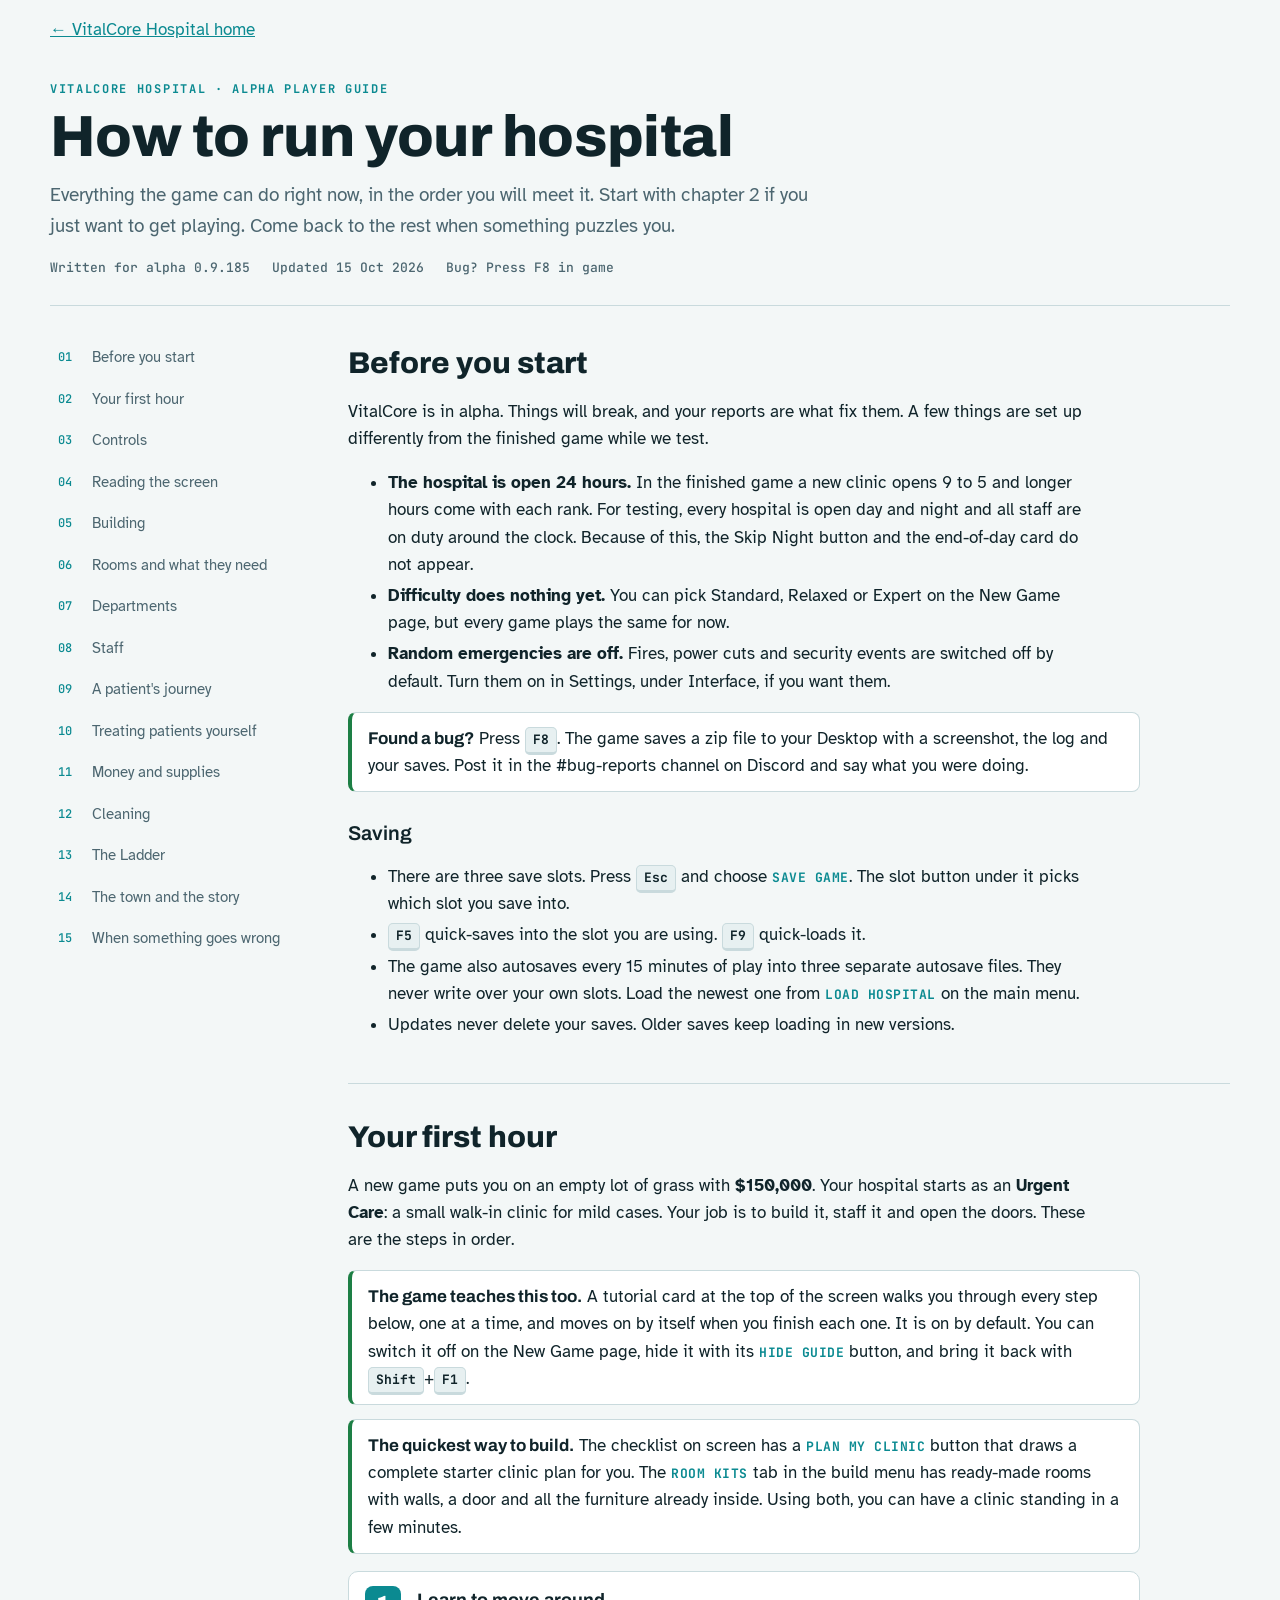
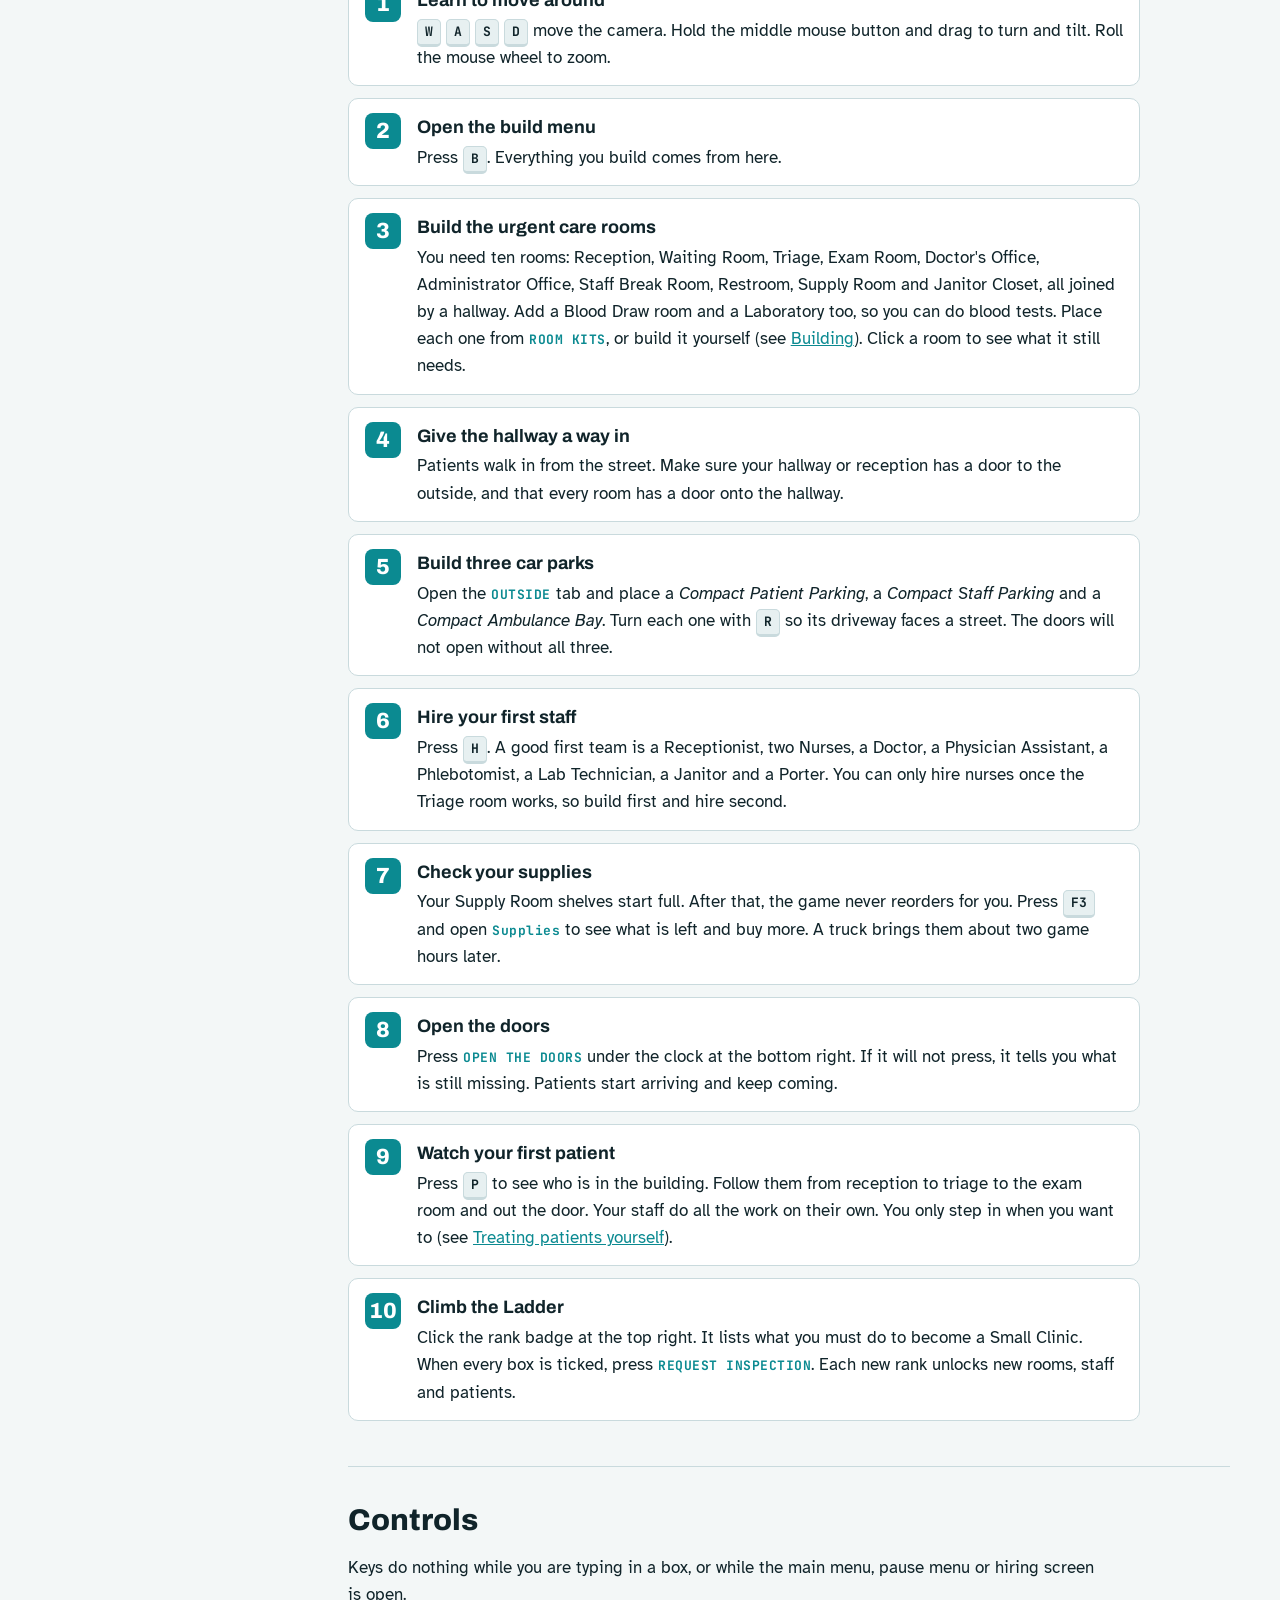
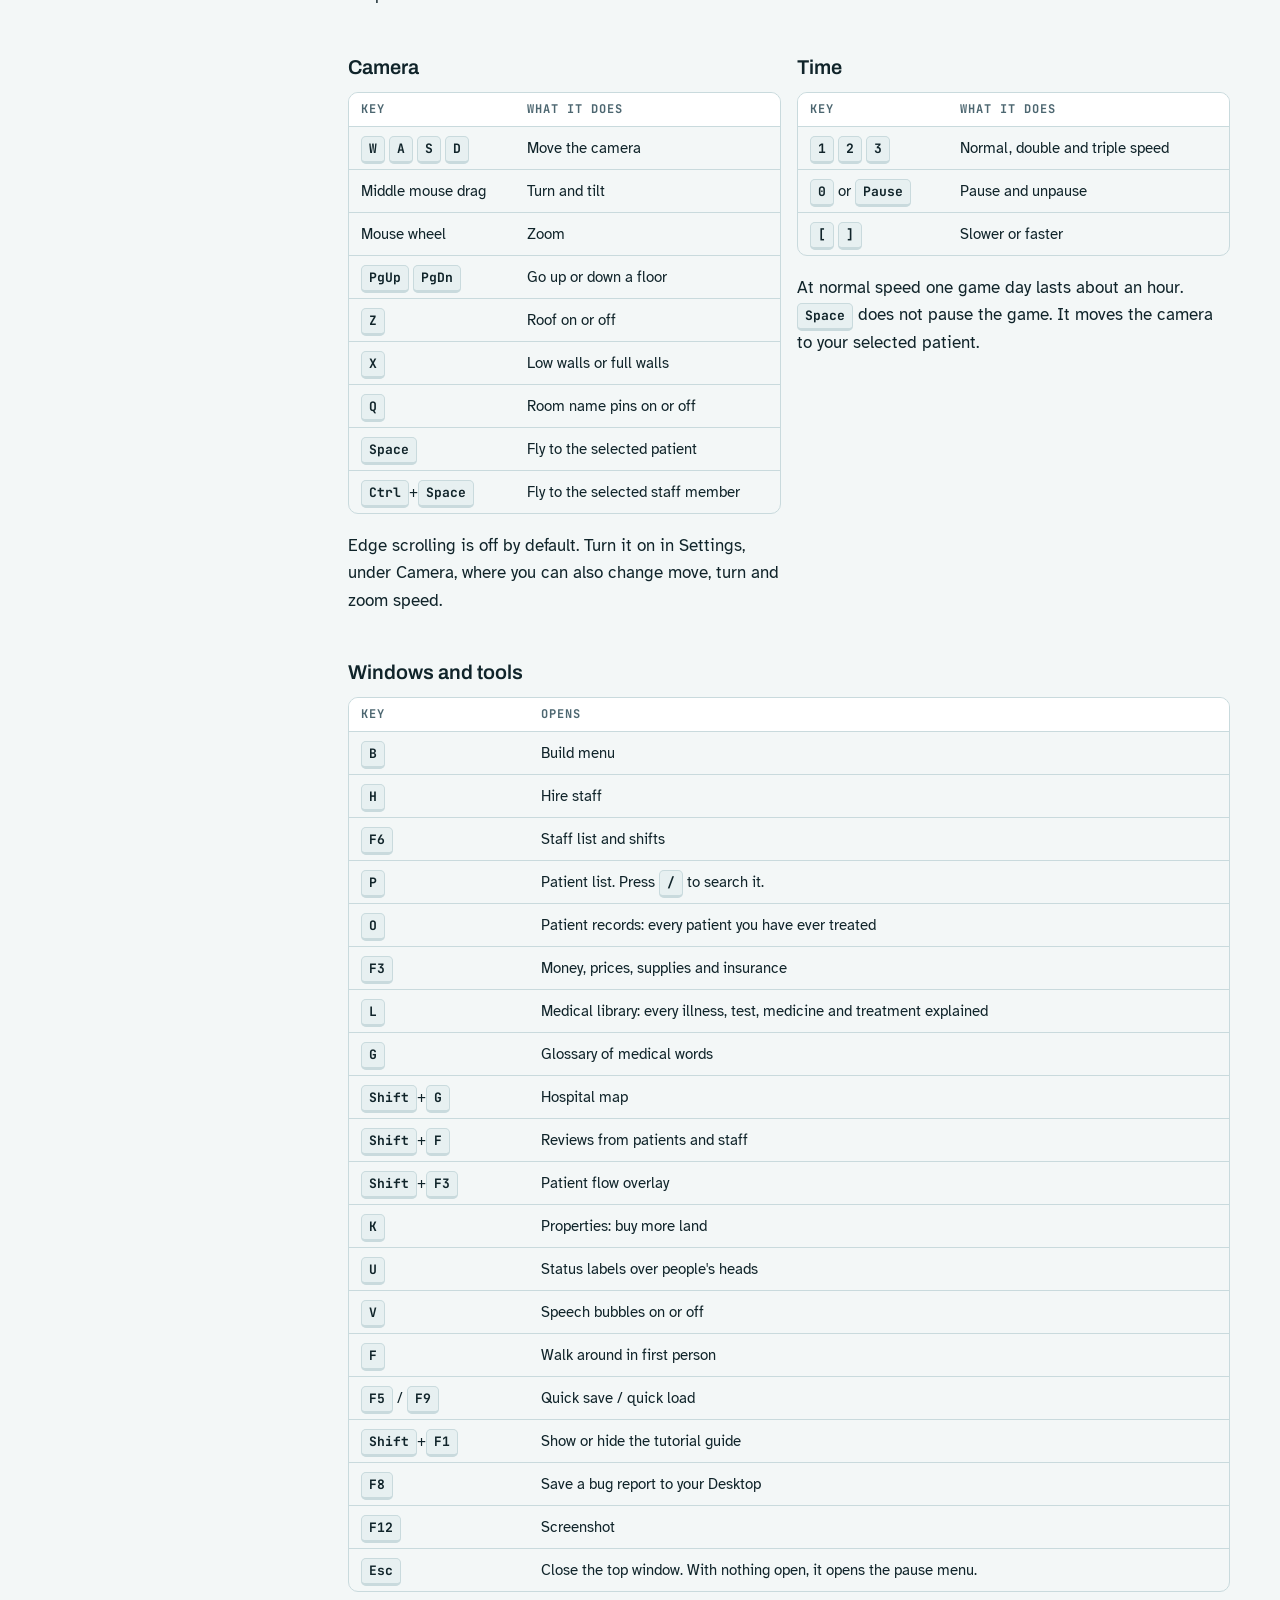
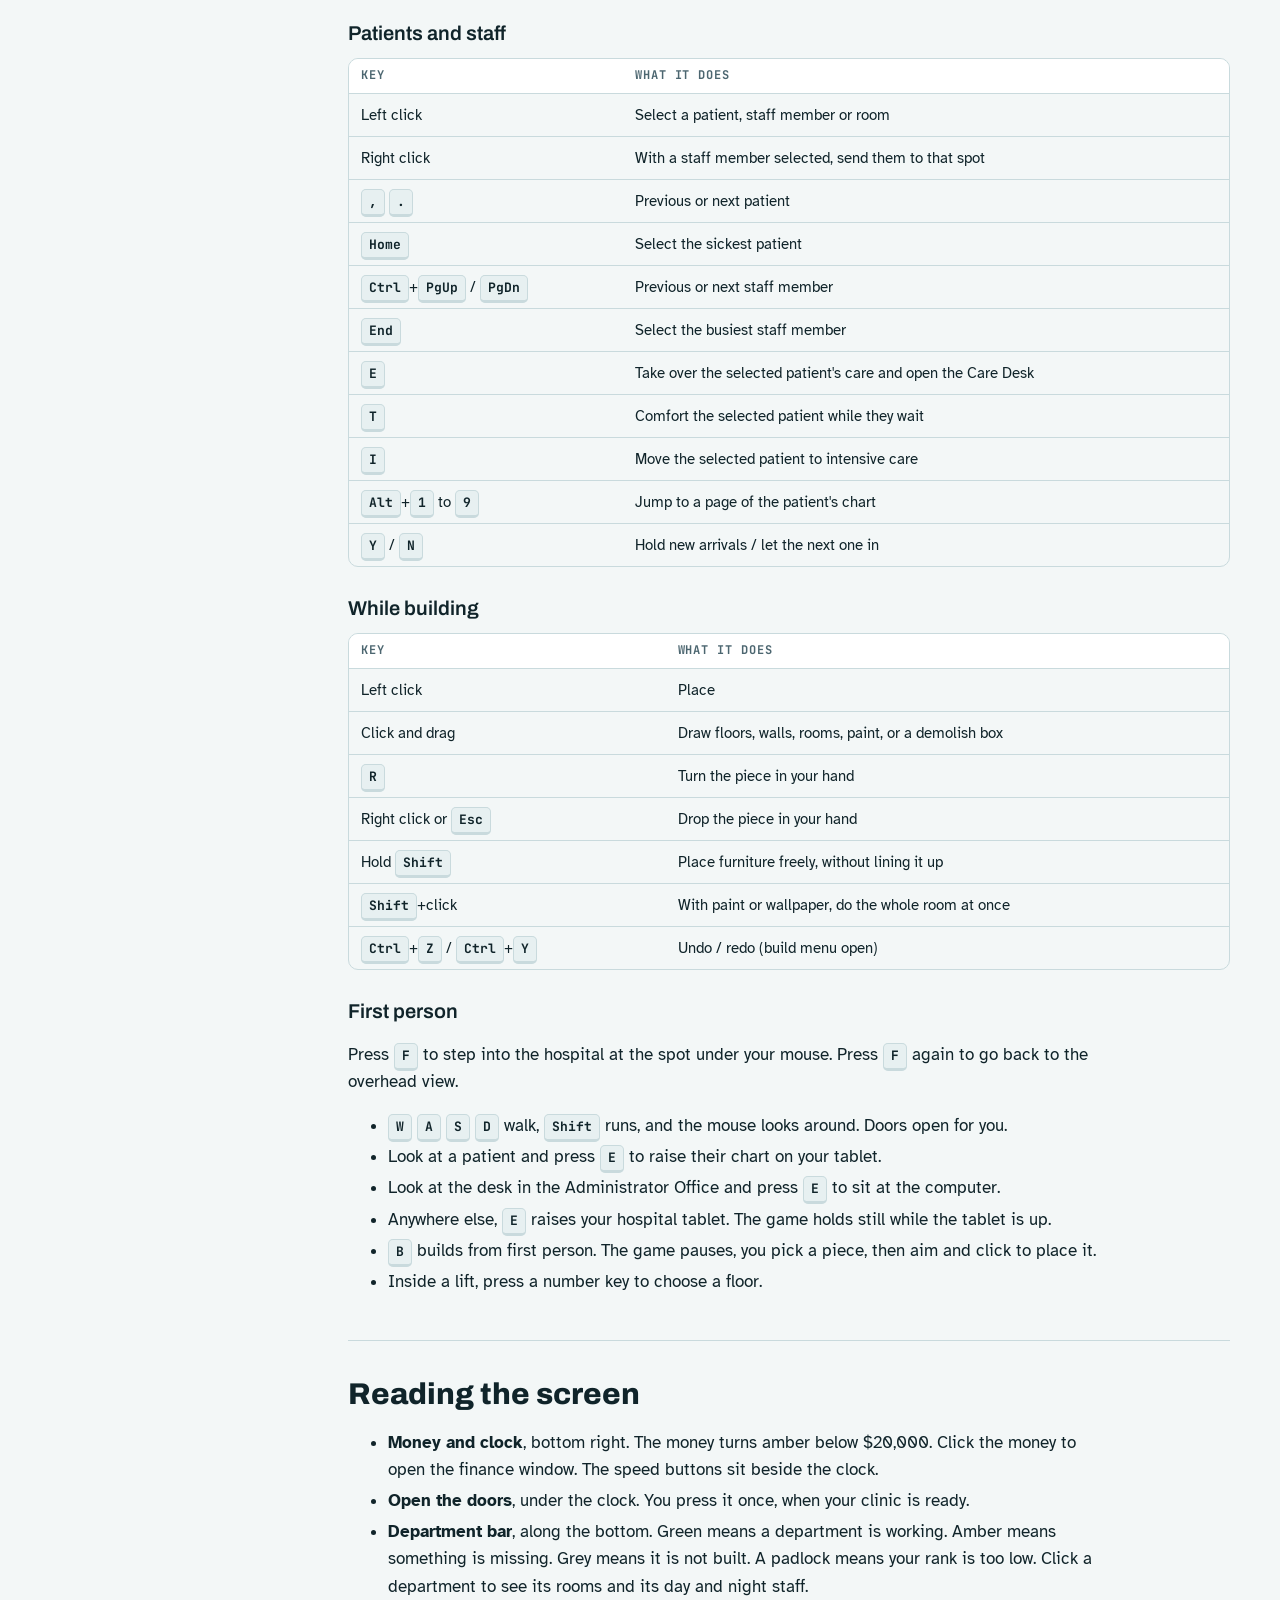
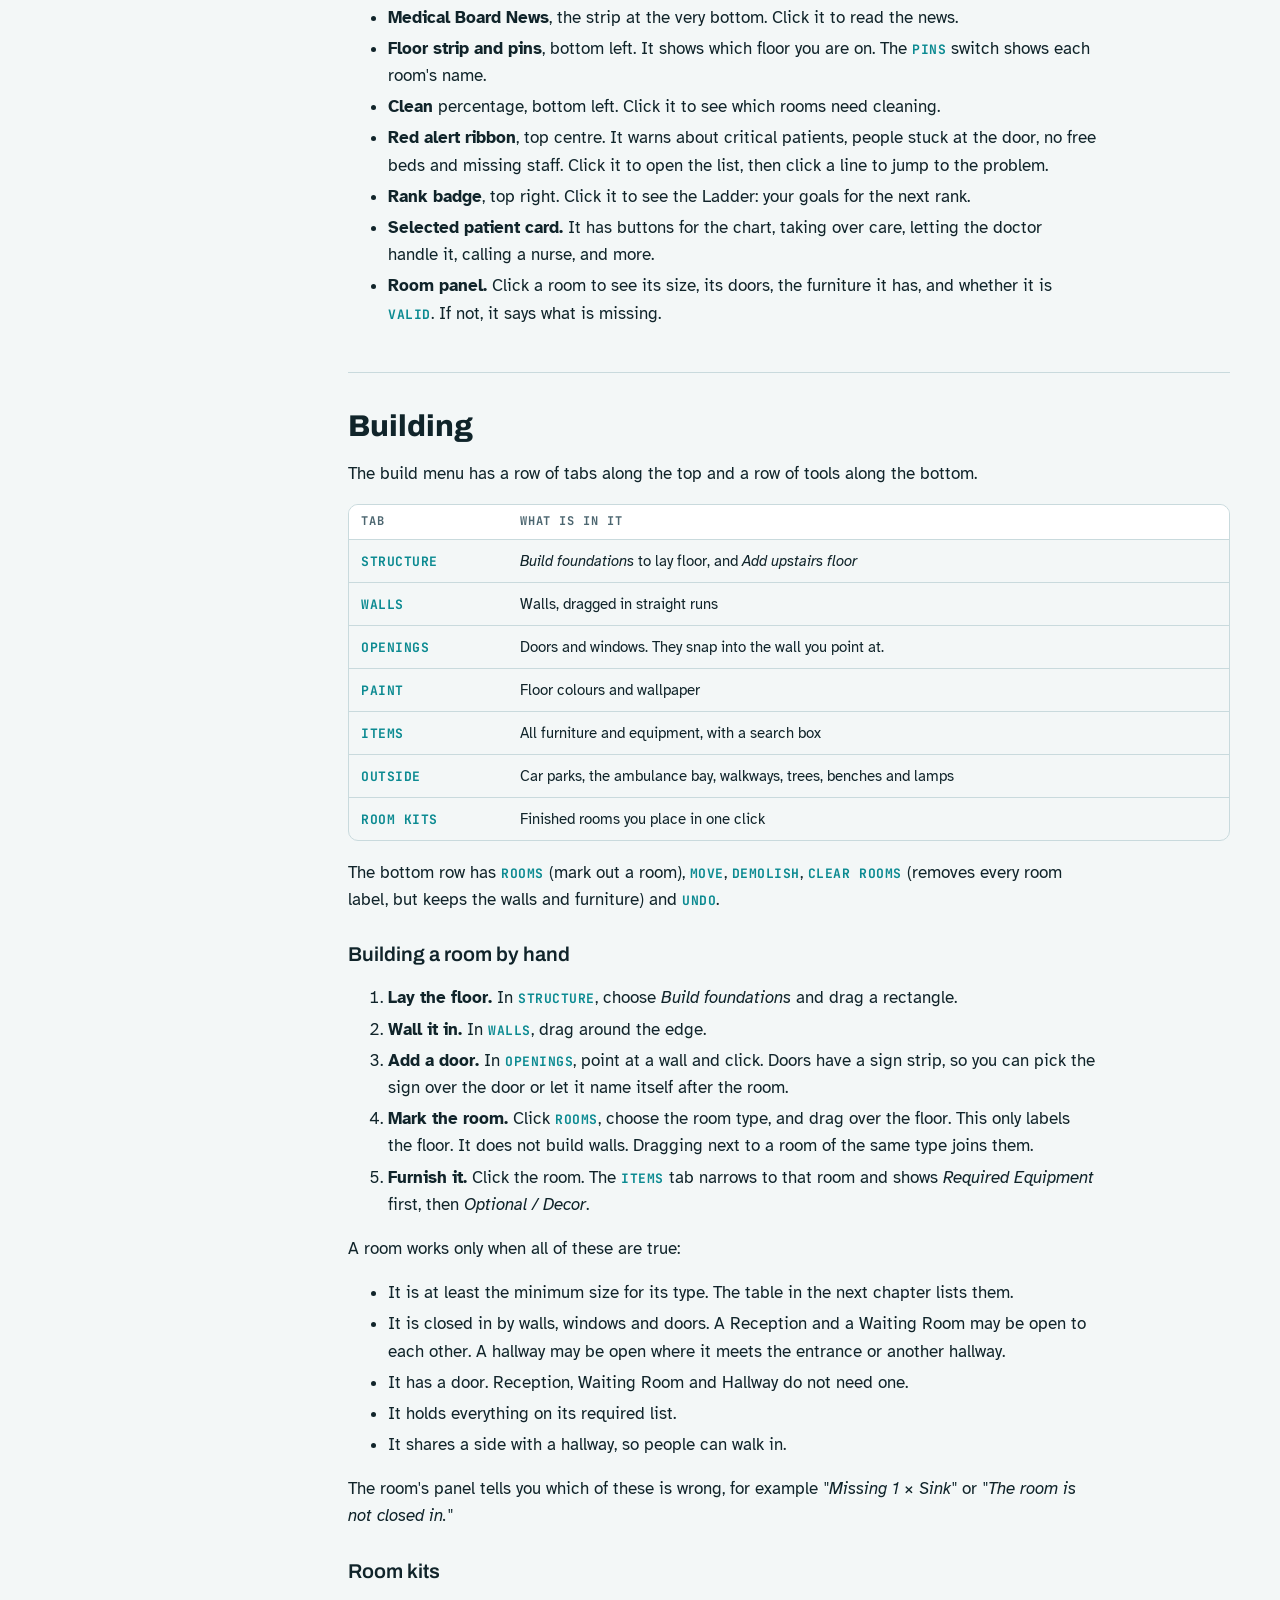
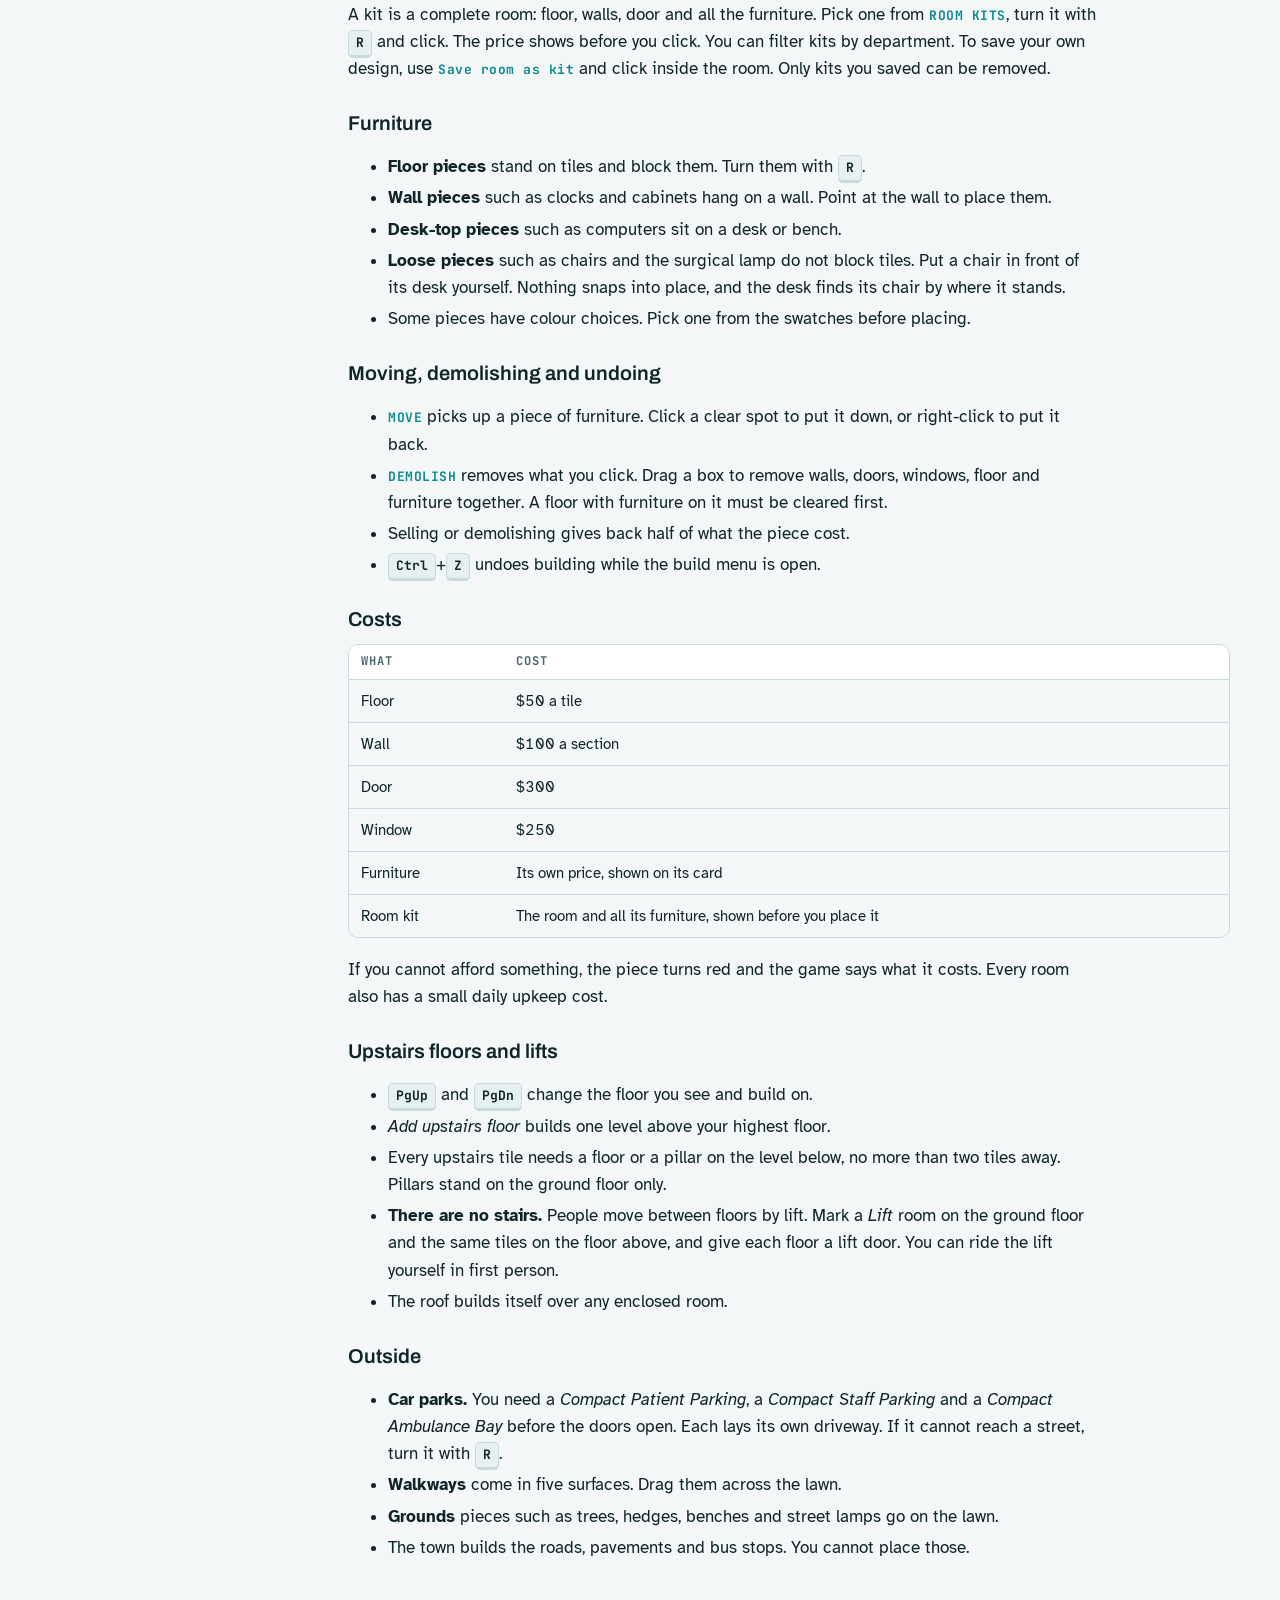
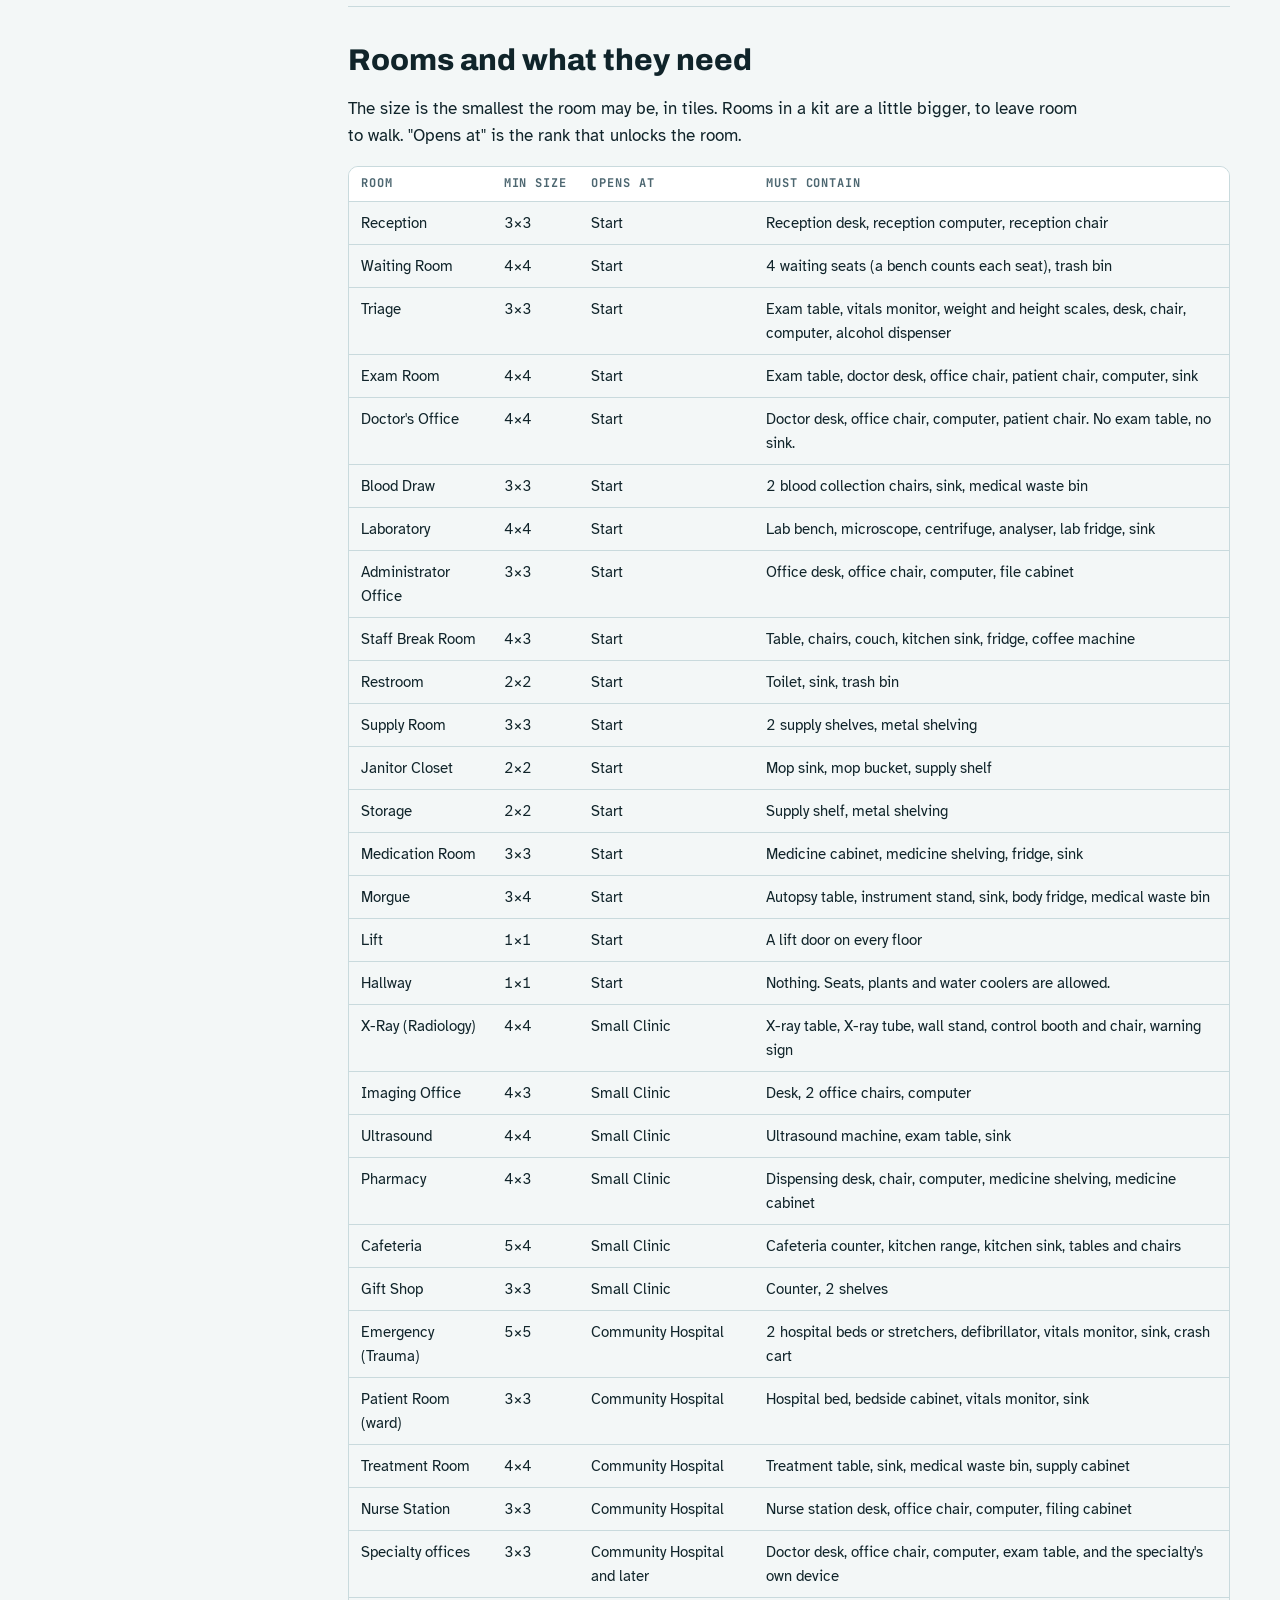
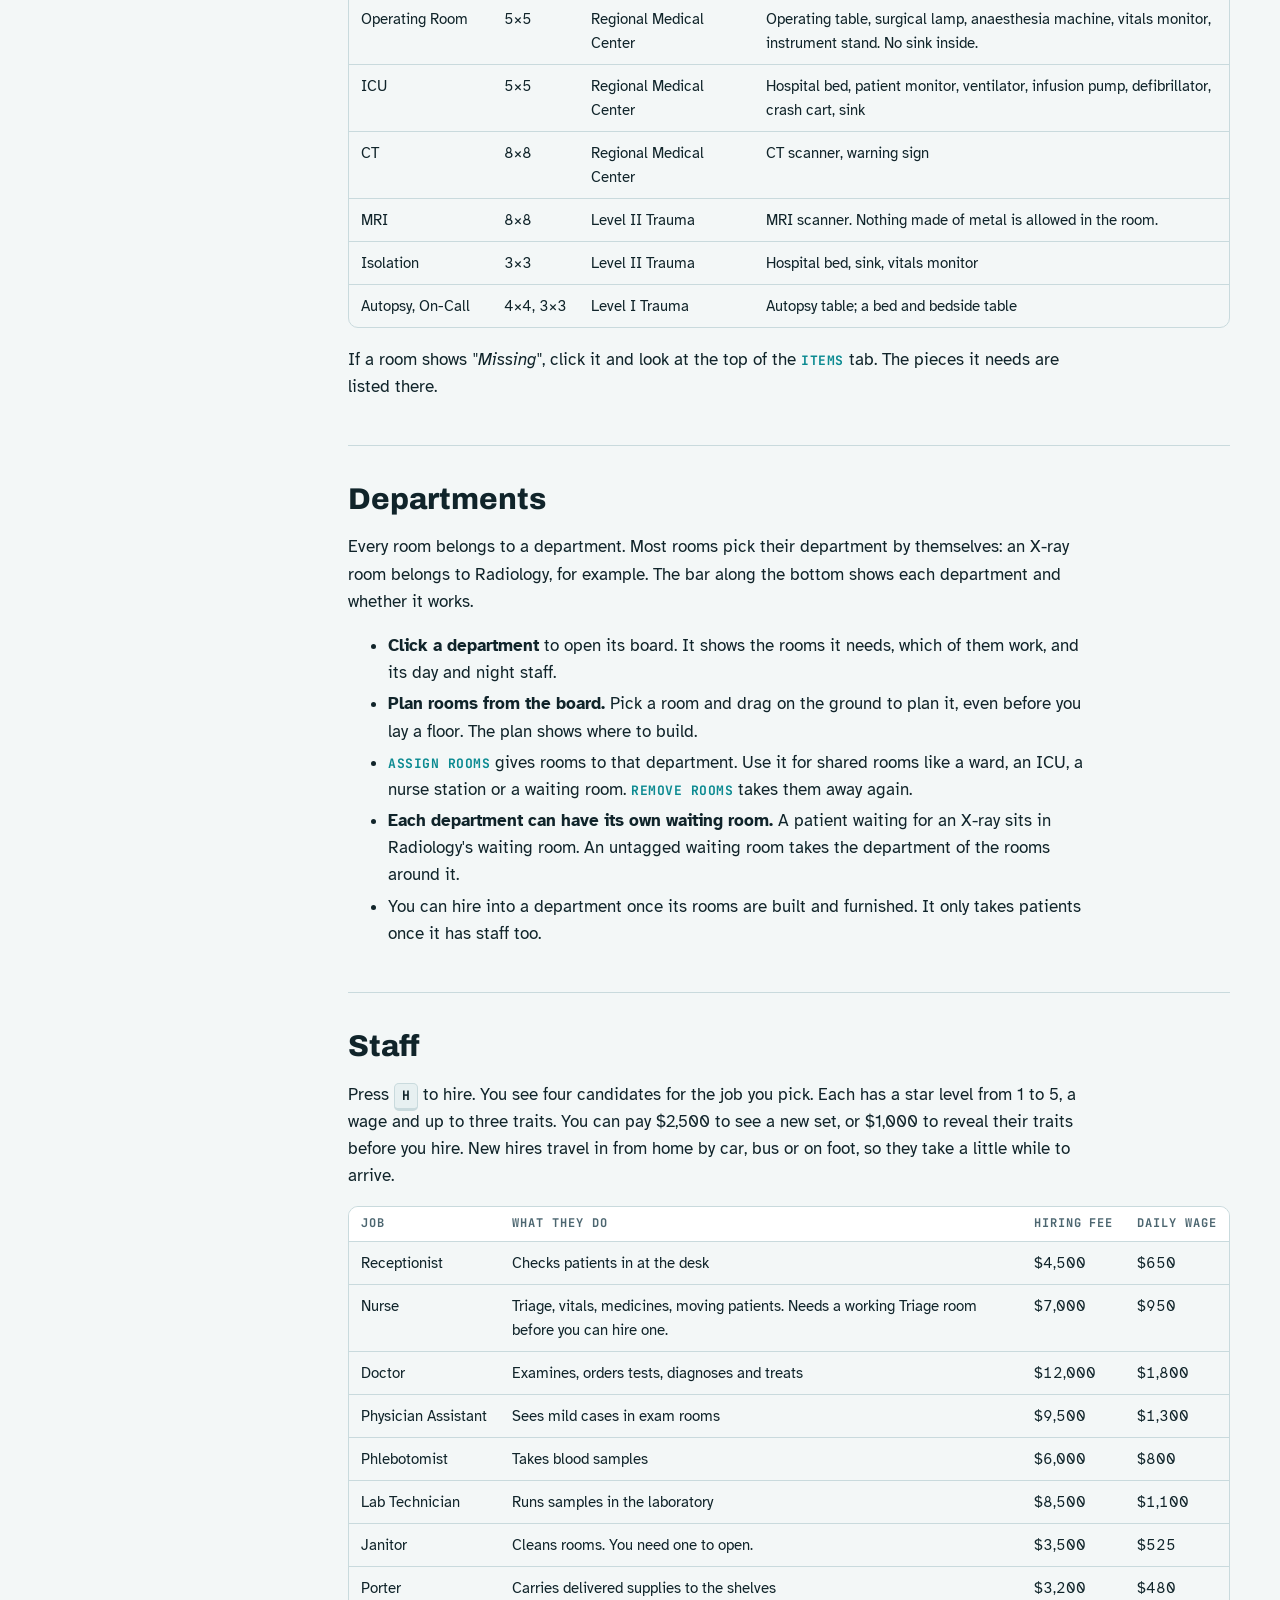
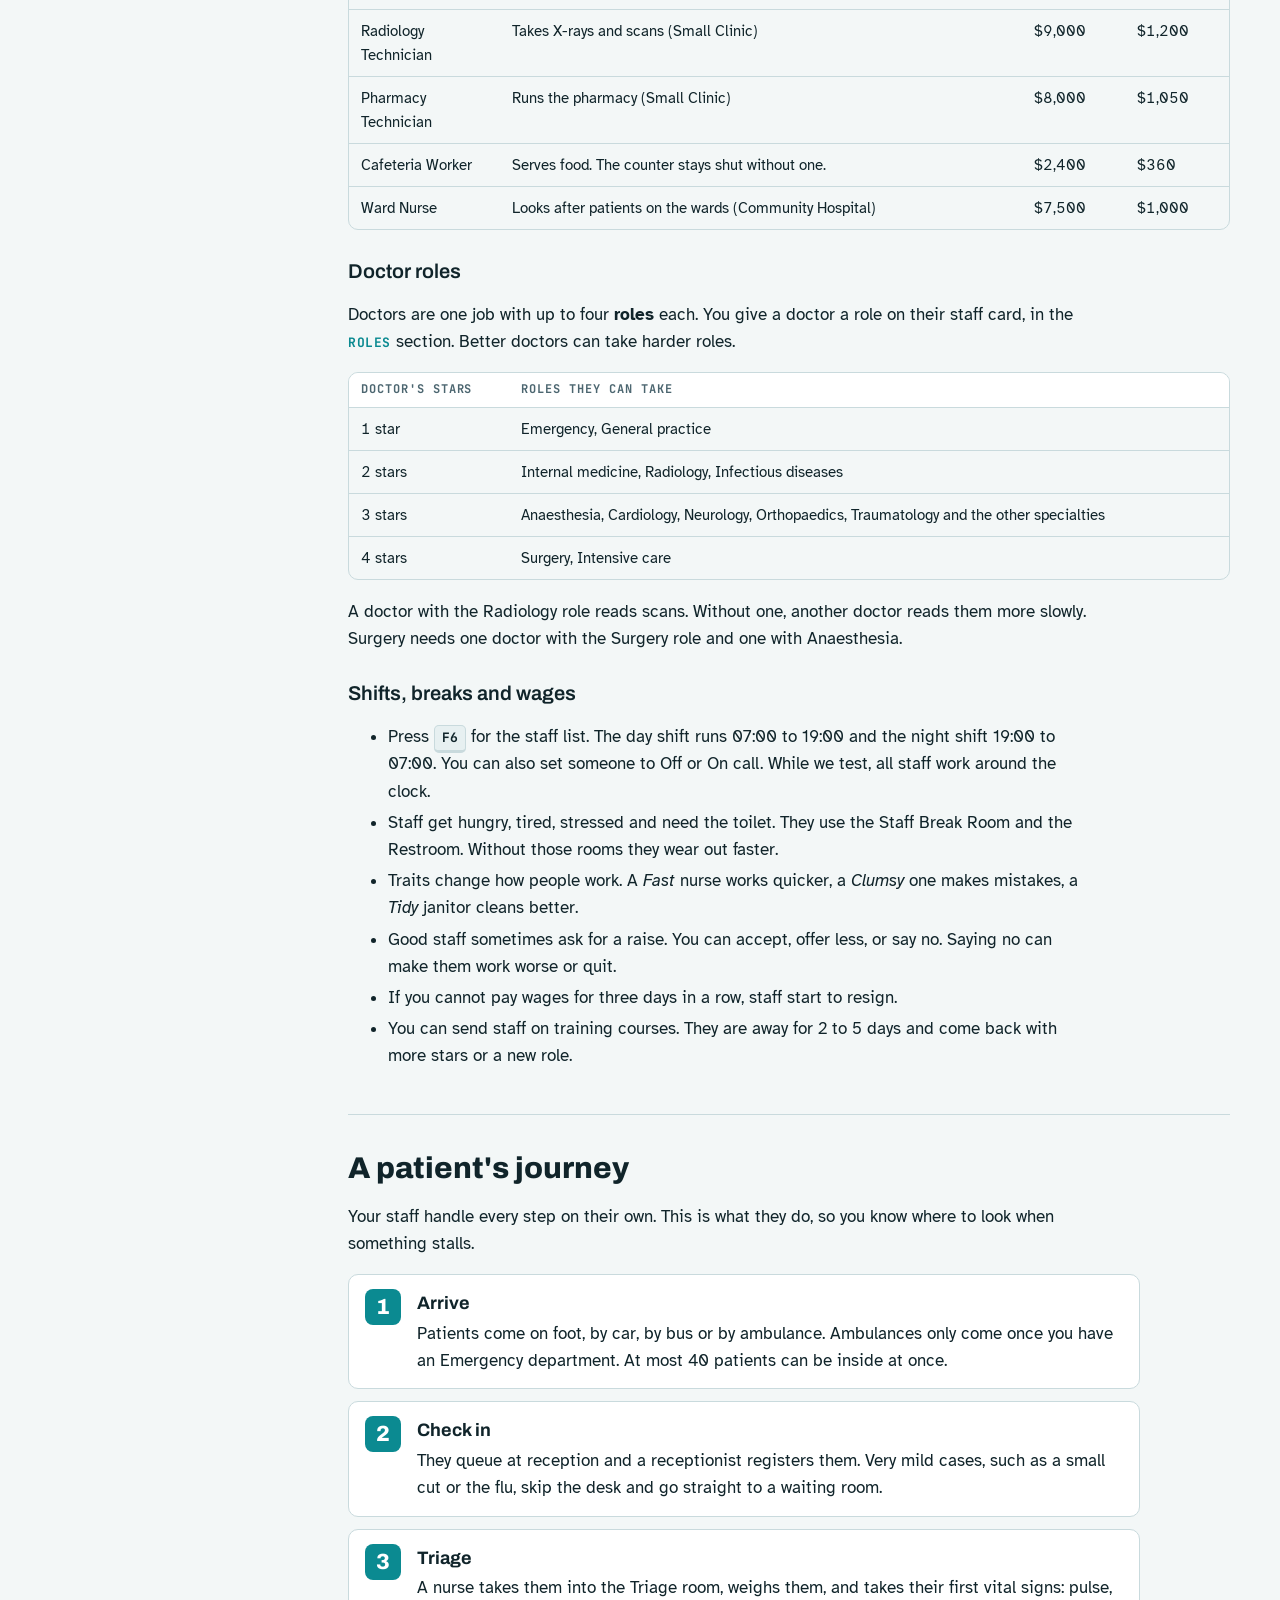
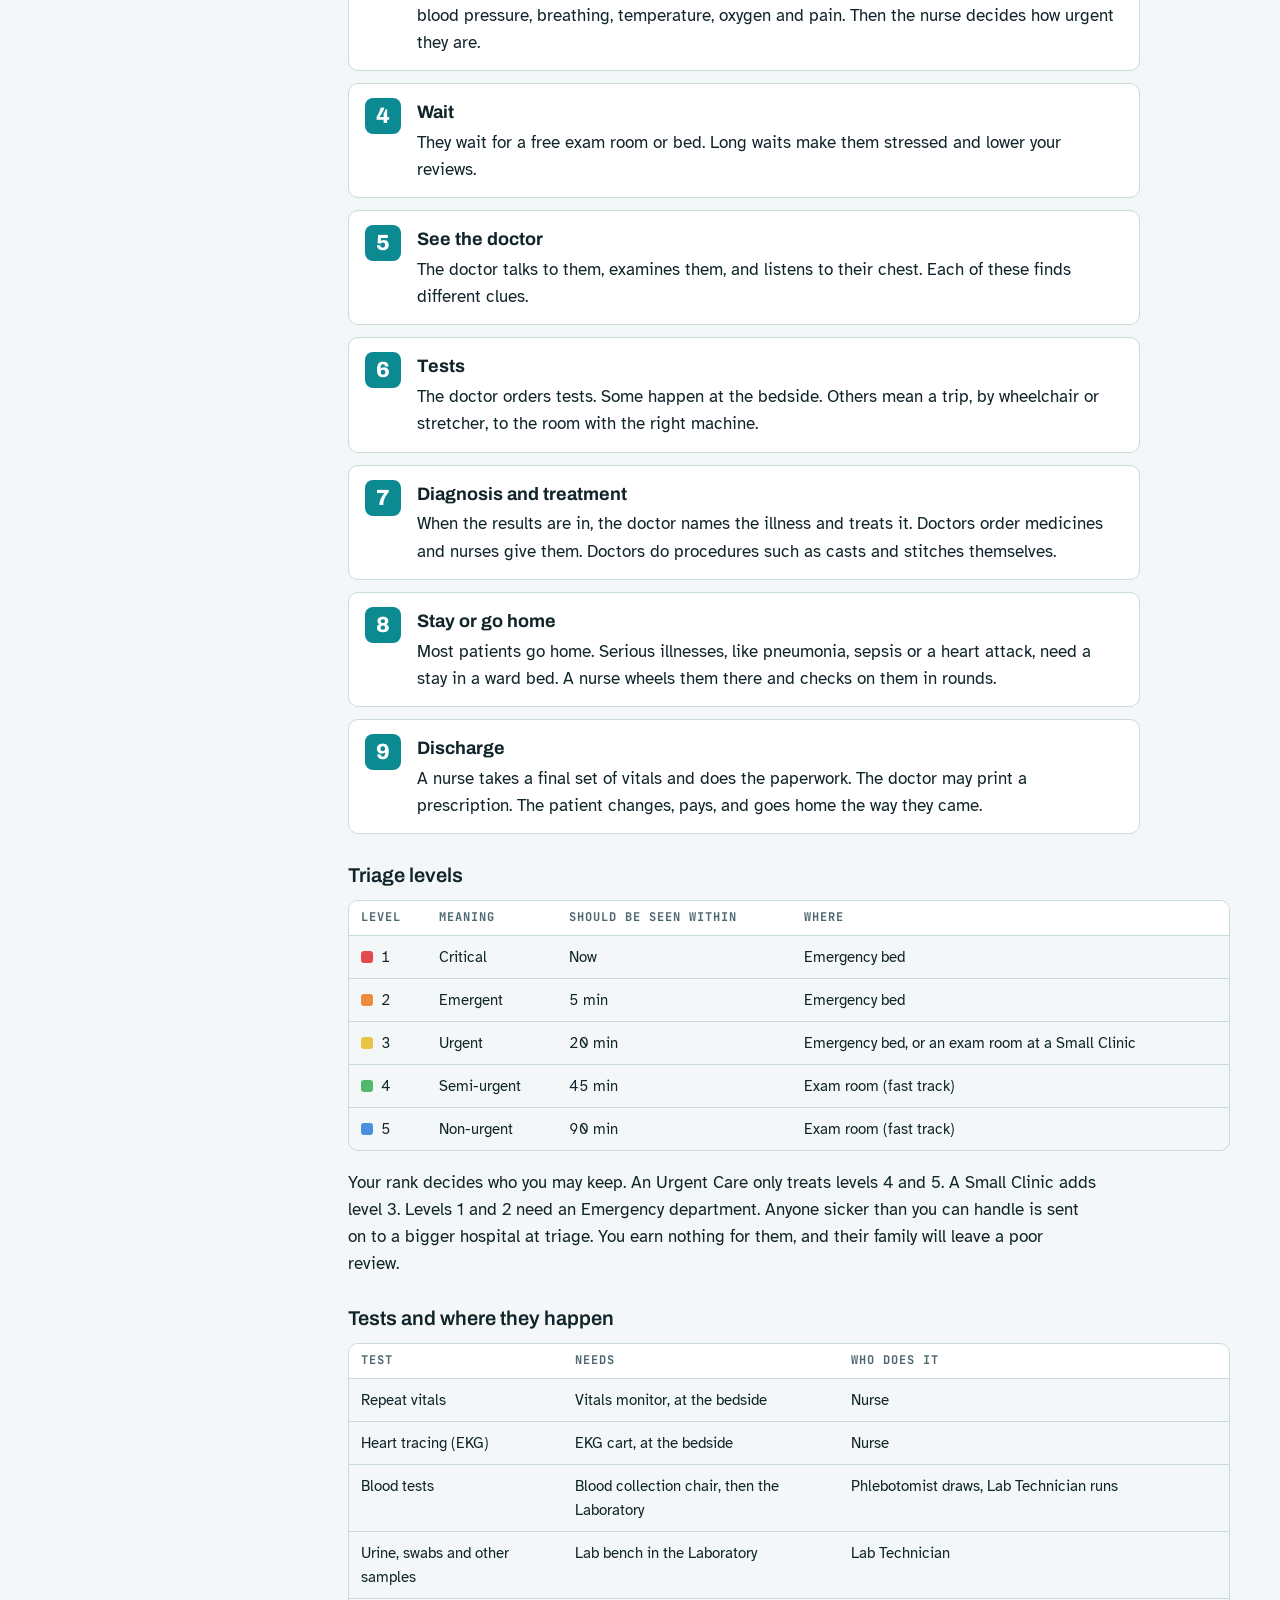
==== commit 71b5e41d: "Site: player guide mentions the in-game tutorial (held for the next push) Co-Authored-By: Claude Opu" ====
--- a/guide.html
+++ b/guide.html
@@ -163,6 +163,7 @@
 <section id="first-hour">
   <h2>Your first hour</h2>
   <p>A new game puts you on an empty lot of grass with <strong>$150,000</strong>. Your hospital starts as an <strong>Urgent Care</strong>: a small walk-in clinic for mild cases. Your job is to build it, staff it and open the doors. These are the steps in order.</p>
+  <div class="note tip"><strong>The game teaches this too.</strong> A tutorial card at the top of the screen walks you through every step below, one at a time, and moves on by itself when you finish each one. It is on by default. You can switch it off on the New Game page, hide it with its <span class="ui">HIDE GUIDE</span> button, and bring it back with <kbd>Shift</kbd>+<kbd>F1</kbd>.</div>
   <div class="note tip"><strong>The quickest way to build.</strong> The checklist on screen has a <span class="ui">PLAN MY CLINIC</span> button that draws a complete starter clinic plan for you. The <span class="ui">ROOM KITS</span> tab in the build menu has ready-made rooms with walls, a door and all the furniture already inside. Using both, you can have a clinic standing in a few minutes.</div>
   <ol class="steps">
     <li><div><strong>Learn to move around</strong><kbd>W</kbd> <kbd>A</kbd> <kbd>S</kbd> <kbd>D</kbd> move the camera. Hold the middle mouse button and drag to turn and tilt. Roll the mouse wheel to zoom.</div></li>
@@ -171,7 +172,7 @@
     <li><div><strong>Give the hallway a way in</strong>Patients walk in from the street. Make sure your hallway or reception has a door to the outside, and that every room has a door onto the hallway.</div></li>
     <li><div><strong>Build three car parks</strong>Open the <span class="ui">OUTSIDE</span> tab and place a <em>Compact Patient Parking</em>, a <em>Compact Staff Parking</em> and a <em>Compact Ambulance Bay</em>. Turn each one with <kbd>R</kbd> so its driveway faces a street. The doors will not open without all three.</div></li>
     <li><div><strong>Hire your first staff</strong>Press <kbd>H</kbd>. A good first team is a Receptionist, two Nurses, a Doctor, a Physician Assistant, a Phlebotomist, a Lab Technician, a Janitor and a Porter. You can only hire nurses once the Triage room works, so build first and hire second.</div></li>
-    <li><div><strong>Buy supplies</strong>Press <kbd>F3</kbd> and open <span class="ui">Supplies</span>. The game does not order stock for you. Buy a few boxes of General and Lab supplies so your staff have something to work with. A truck brings them about two game hours later.</div></li>
+    <li><div><strong>Check your supplies</strong>Your Supply Room shelves start full. After that, the game never reorders for you. Press <kbd>F3</kbd> and open <span class="ui">Supplies</span> to see what is left and buy more. A truck brings them about two game hours later.</div></li>
     <li><div><strong>Open the doors</strong>Press <span class="ui">OPEN THE DOORS</span> under the clock at the bottom right. If it will not press, it tells you what is still missing. Patients start arriving and keep coming.</div></li>
     <li><div><strong>Watch your first patient</strong>Press <kbd>P</kbd> to see who is in the building. Follow them from reception to triage to the exam room and out the door. Your staff do all the work on their own. You only step in when you want to (see <a href="#take-over">Treating patients yourself</a>).</div></li>
     <li><div><strong>Climb the Ladder</strong>Click the rank badge at the top right. It lists what you must do to become a Small Clinic. When every box is ticked, press <span class="ui">REQUEST INSPECTION</span>. Each new rank unlocks new rooms, staff and patients.</div></li>
@@ -229,6 +230,7 @@
     <tr><td><kbd>V</kbd></td><td>Speech bubbles on or off</td></tr>
     <tr><td><kbd>F</kbd></td><td>Walk around in first person</td></tr>
     <tr><td><kbd>F5</kbd> / <kbd>F9</kbd></td><td>Quick save / quick load</td></tr>
+    <tr><td><kbd>Shift</kbd>+<kbd>F1</kbd></td><td>Show or hide the tutorial guide</td></tr>
     <tr><td><kbd>F8</kbd></td><td>Save a bug report to your Desktop</td></tr>
     <tr><td><kbd>F12</kbd></td><td>Screenshot</td></tr>
     <tr><td><kbd>Esc</kbd></td><td>Close the top window. With nothing open, it opens the pause menu.</td></tr>
@@ -558,7 +560,7 @@
   <ul>
     <li>There are five kinds of supplies: Lab, Imaging, Surgical, General and Food. Each box gives 10 uses.</li>
     <li>A truck delivers about two game hours after you order, and leaves the boxes at the door. A Porter carries them to the shelves. Without a porter, the driver does it more slowly.</li>
-    <li>Shelves in your Supply Room hold the stock. More shelves hold more boxes.</li>
+    <li>Shelves in your Supply Room hold the stock. They start full in a new hospital, and more shelves hold more boxes.</li>
     <li>Medicines are separate. With a Pharmacy and a Pharmacy Technician, the pharmacy hands them out and restocks itself from your cash.</li>
   </ul>
 </section>
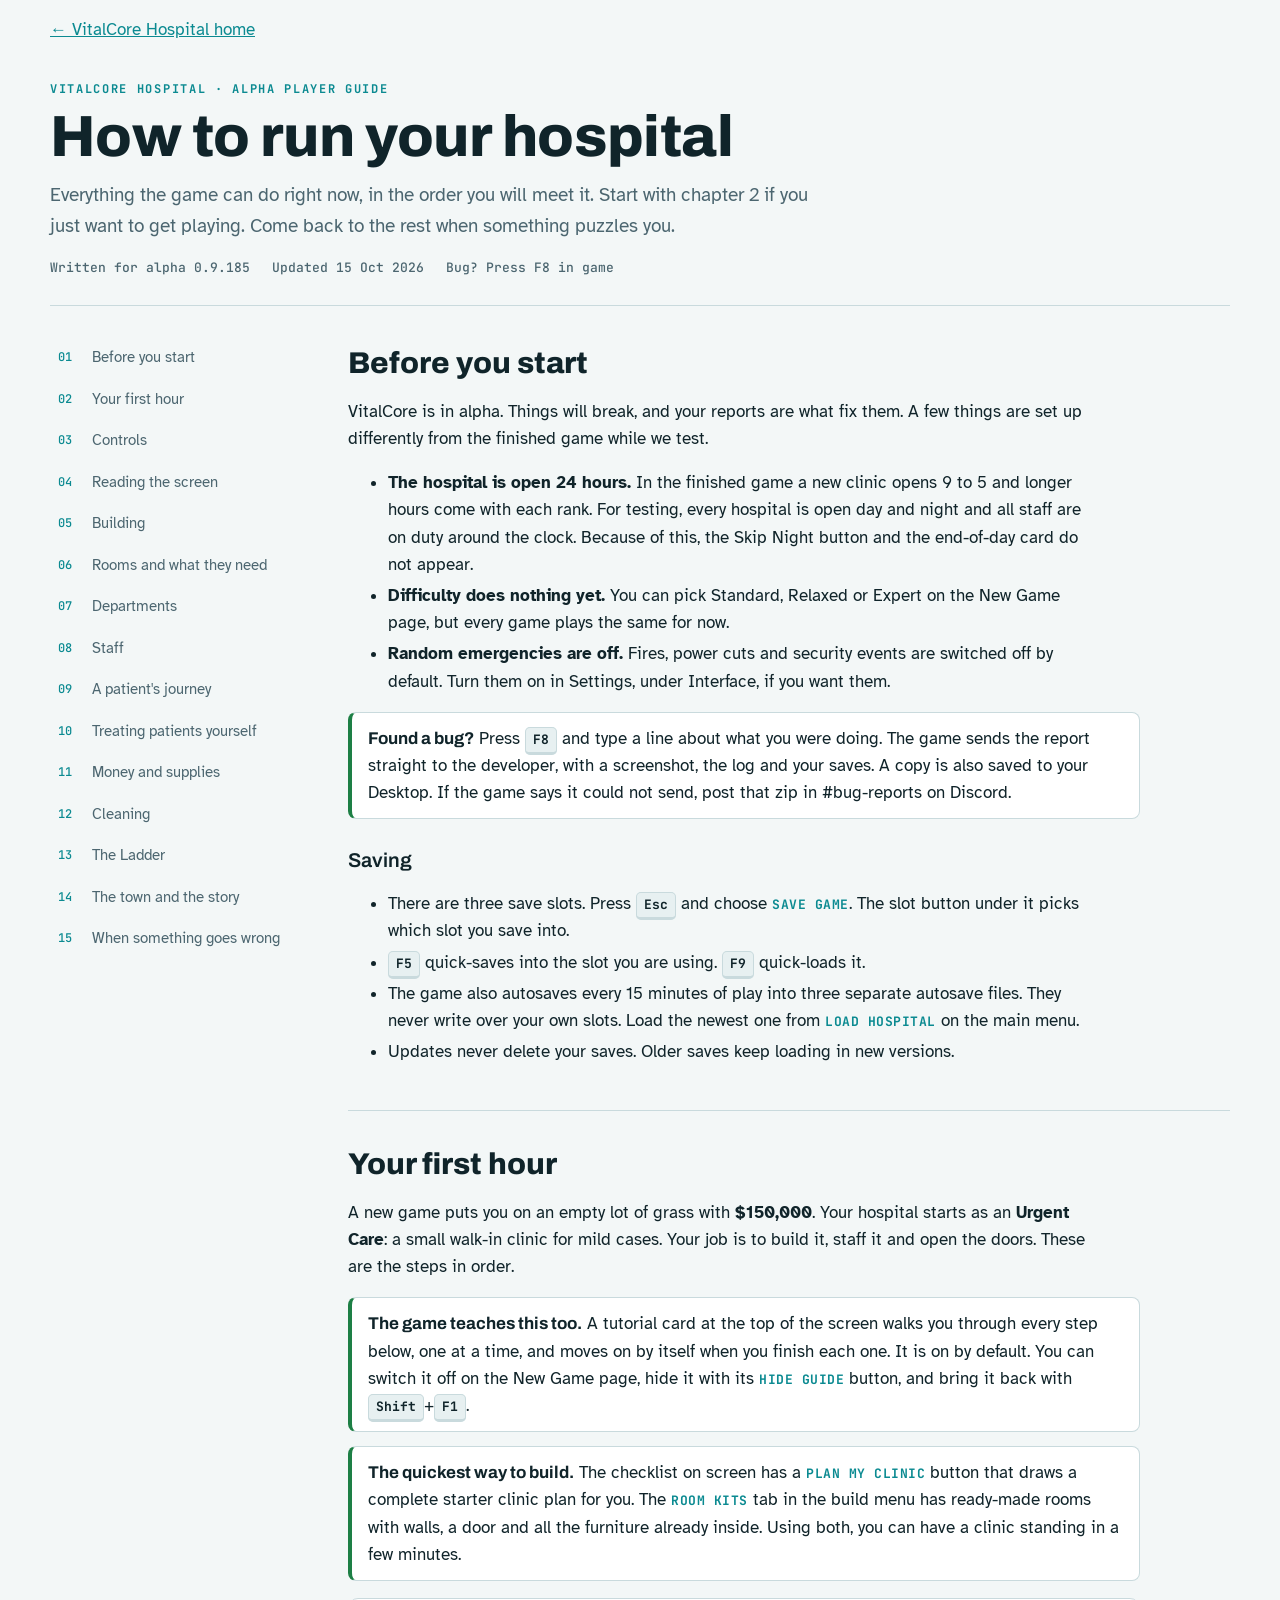
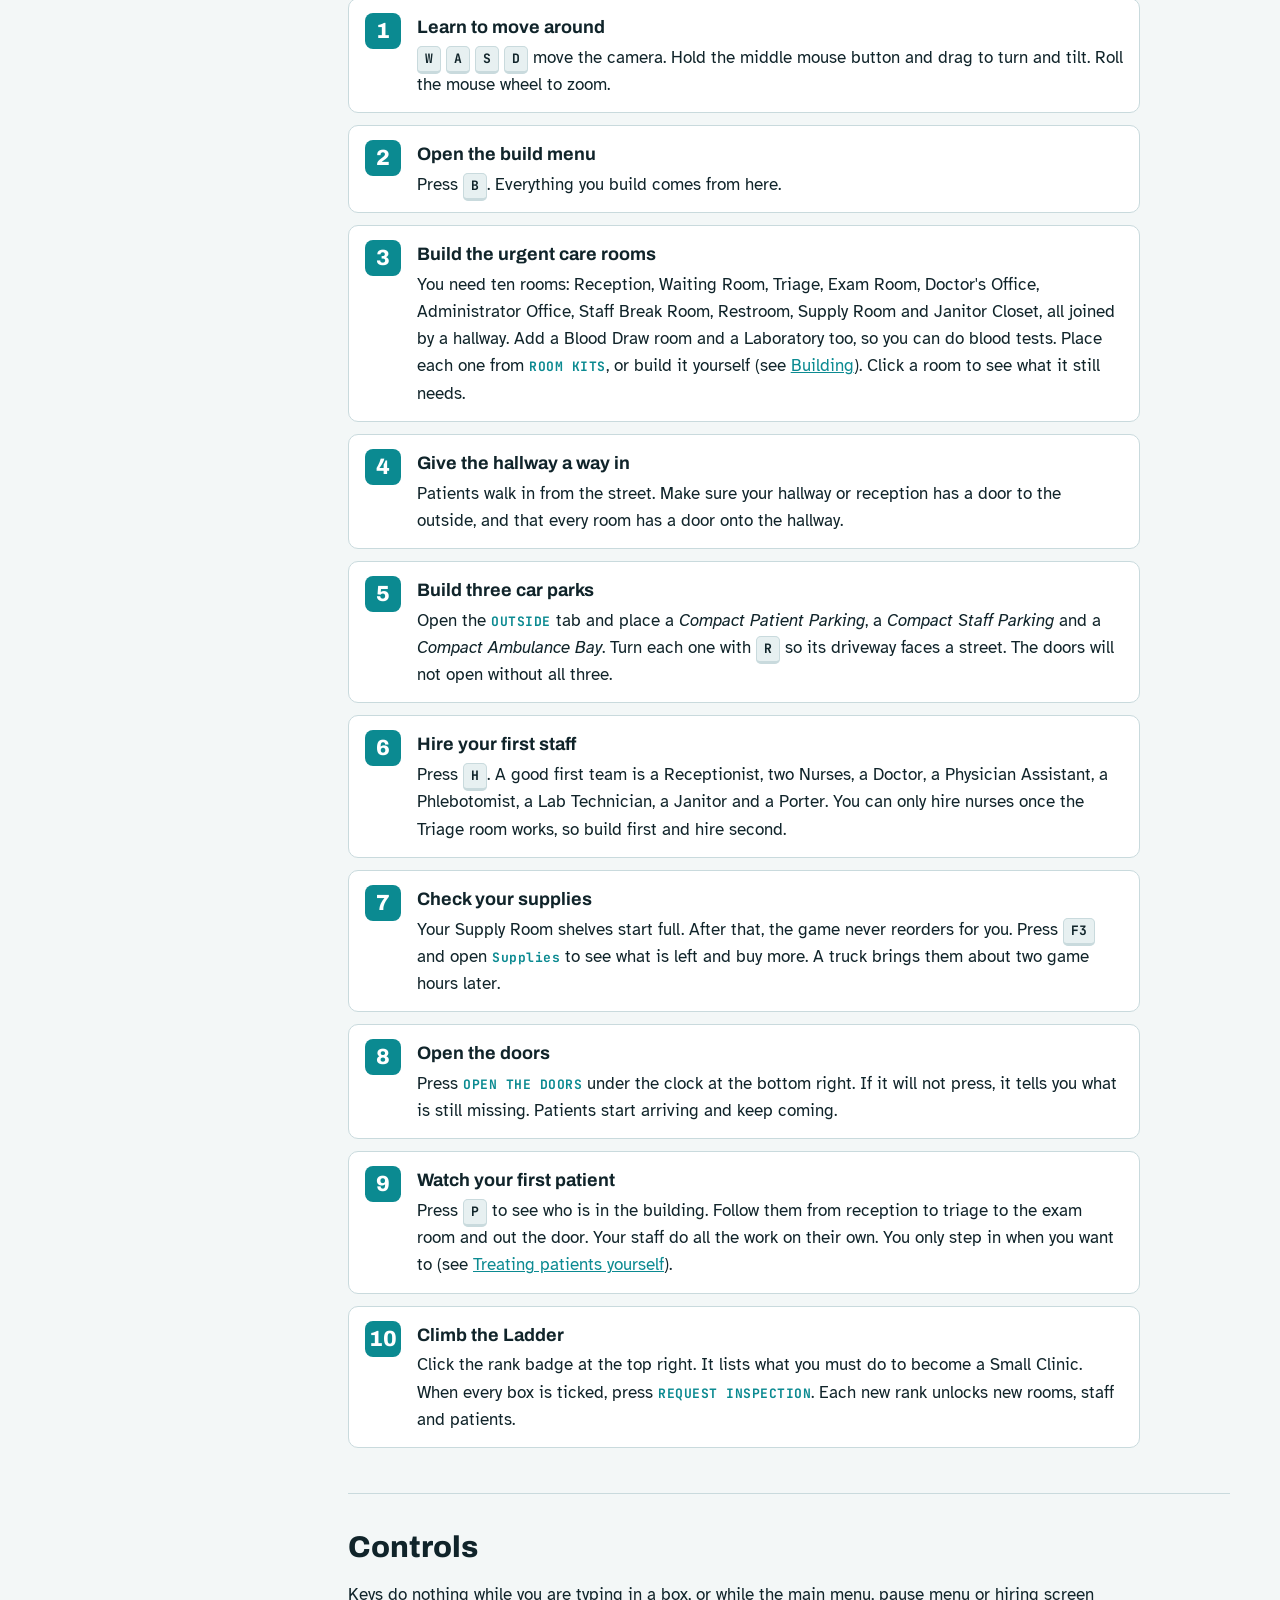
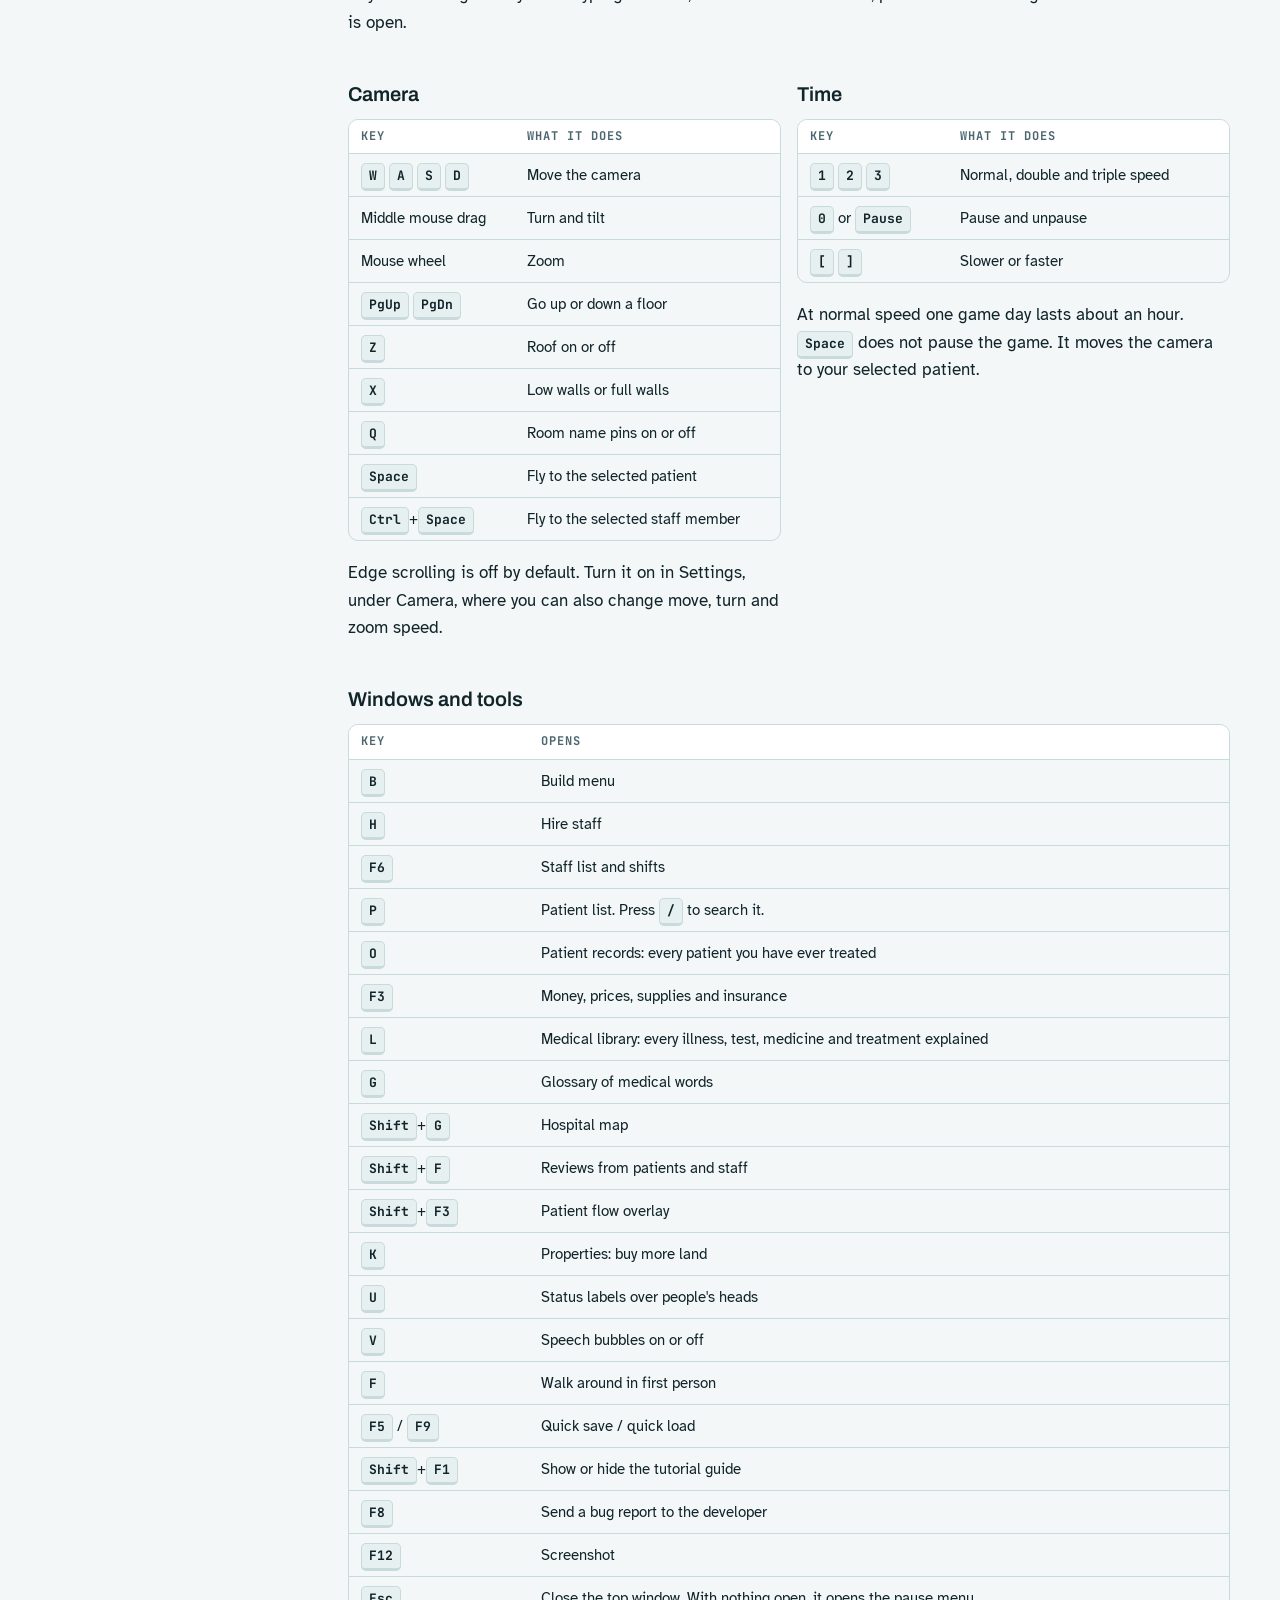
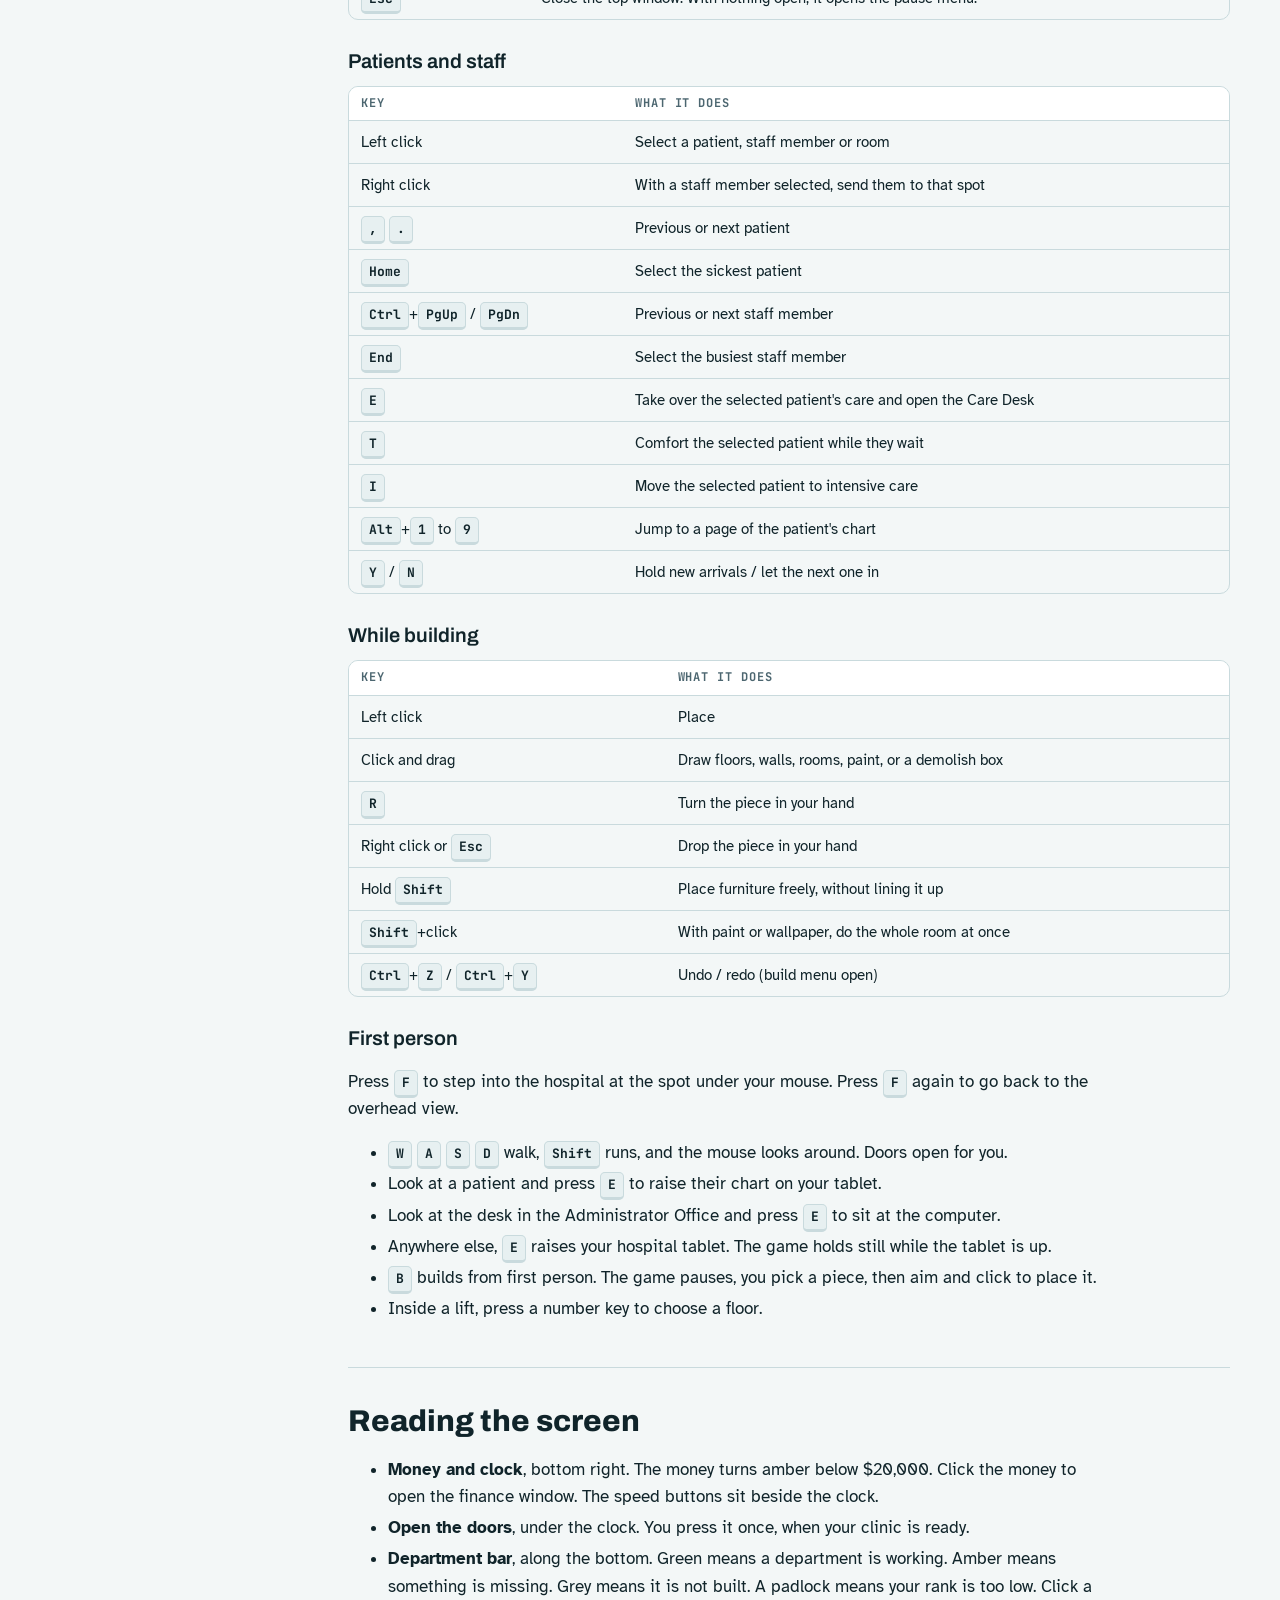
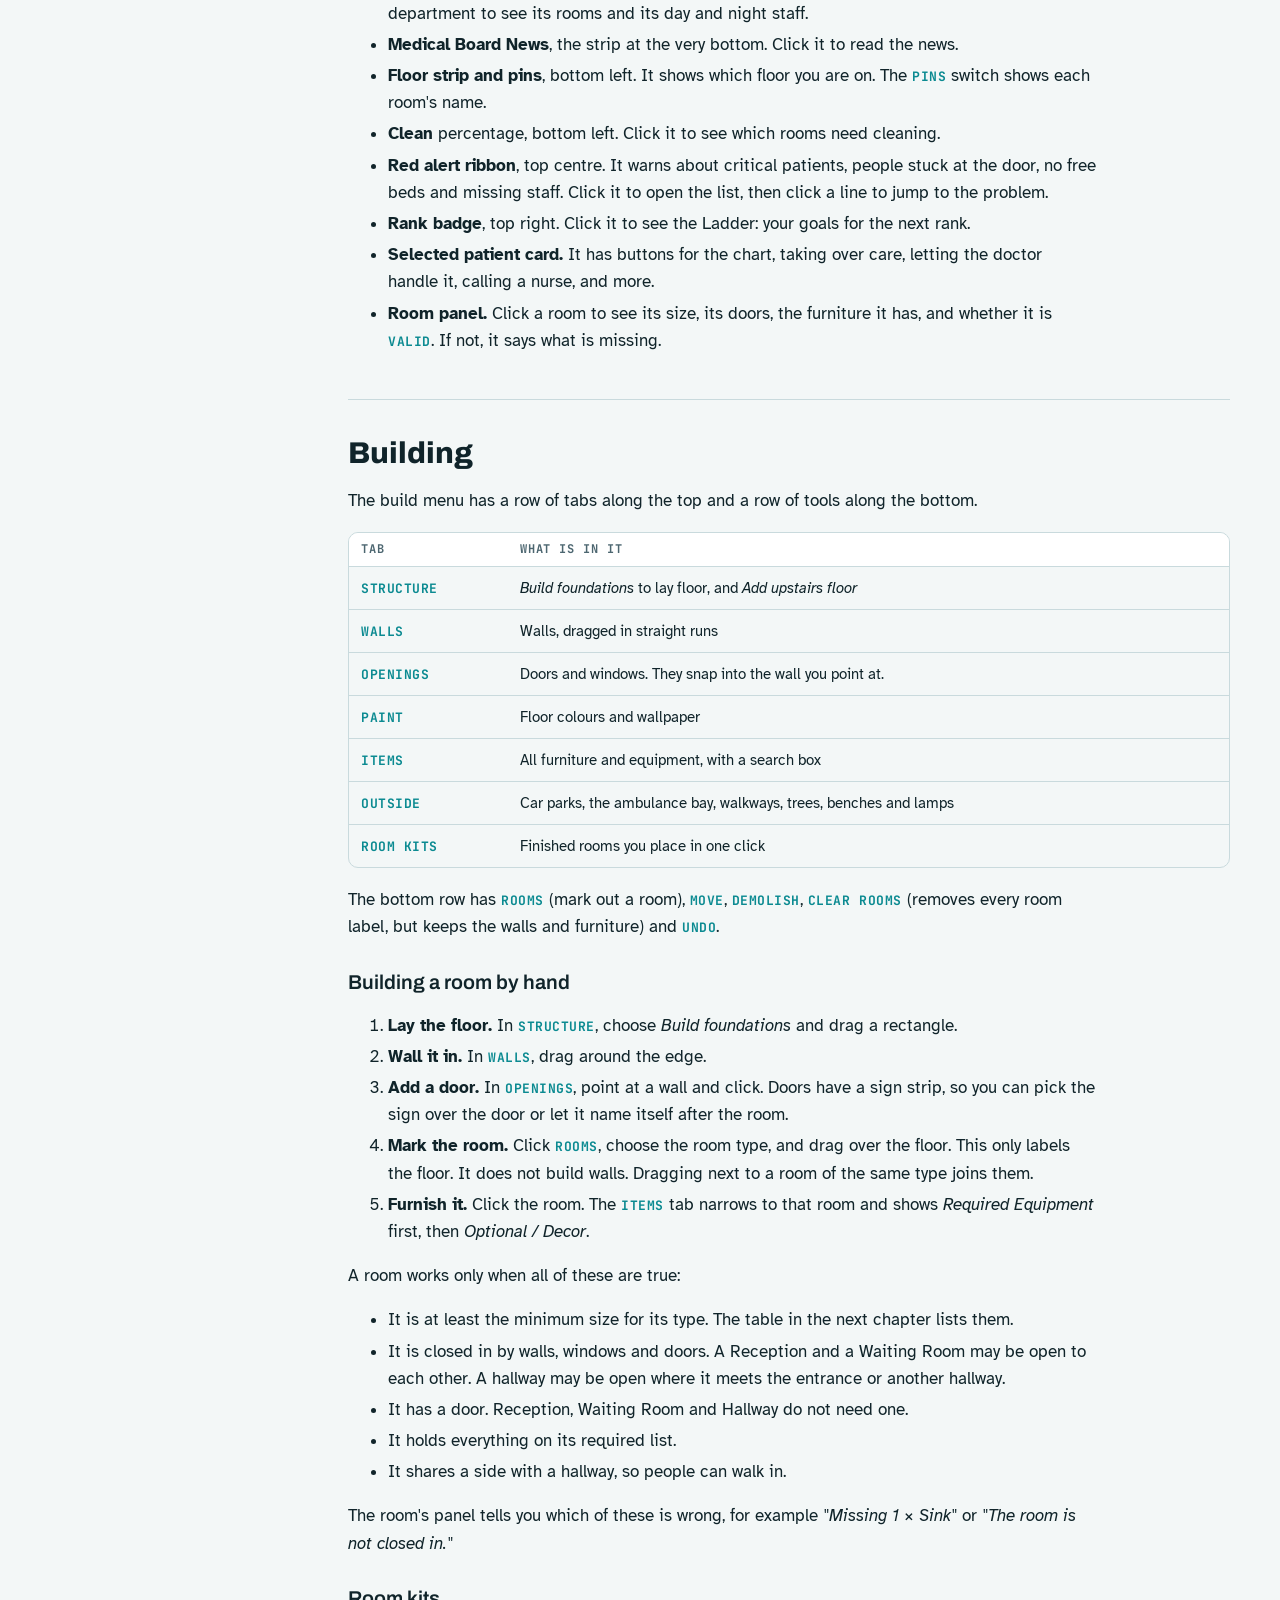
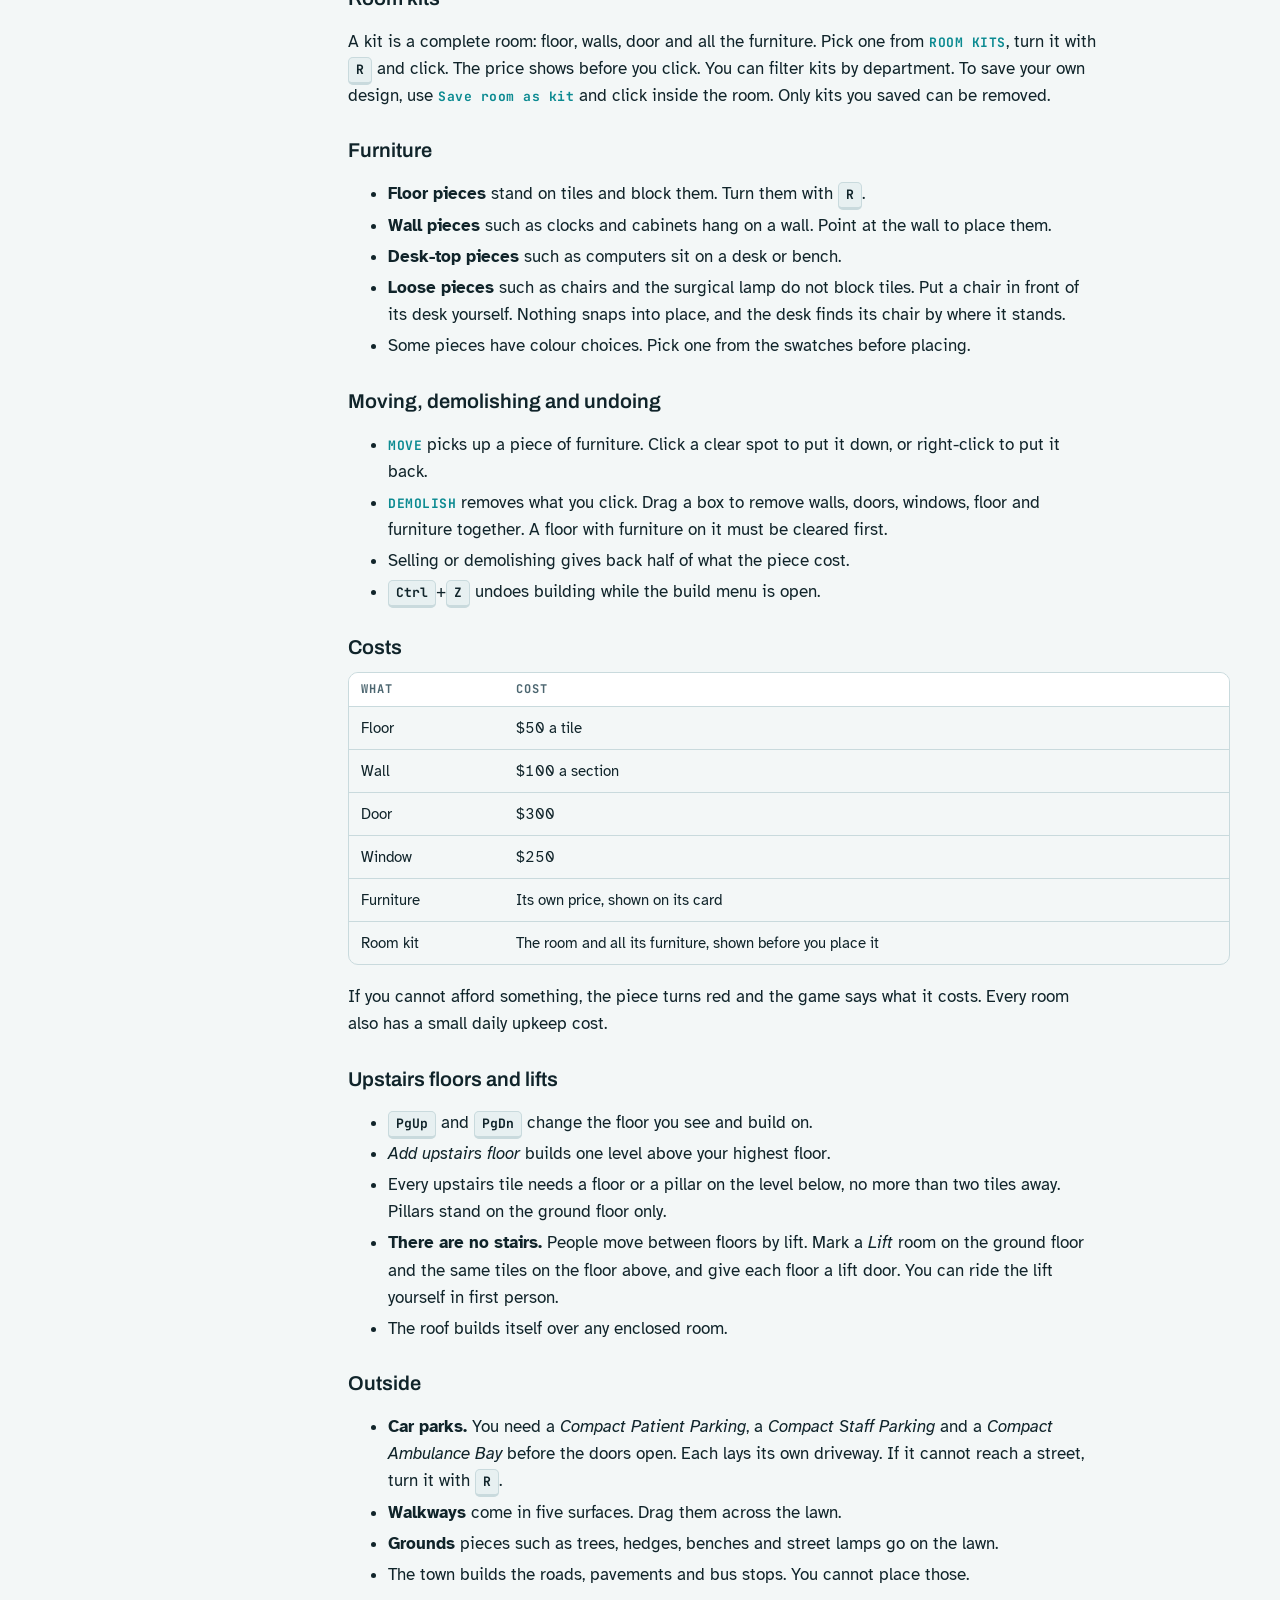
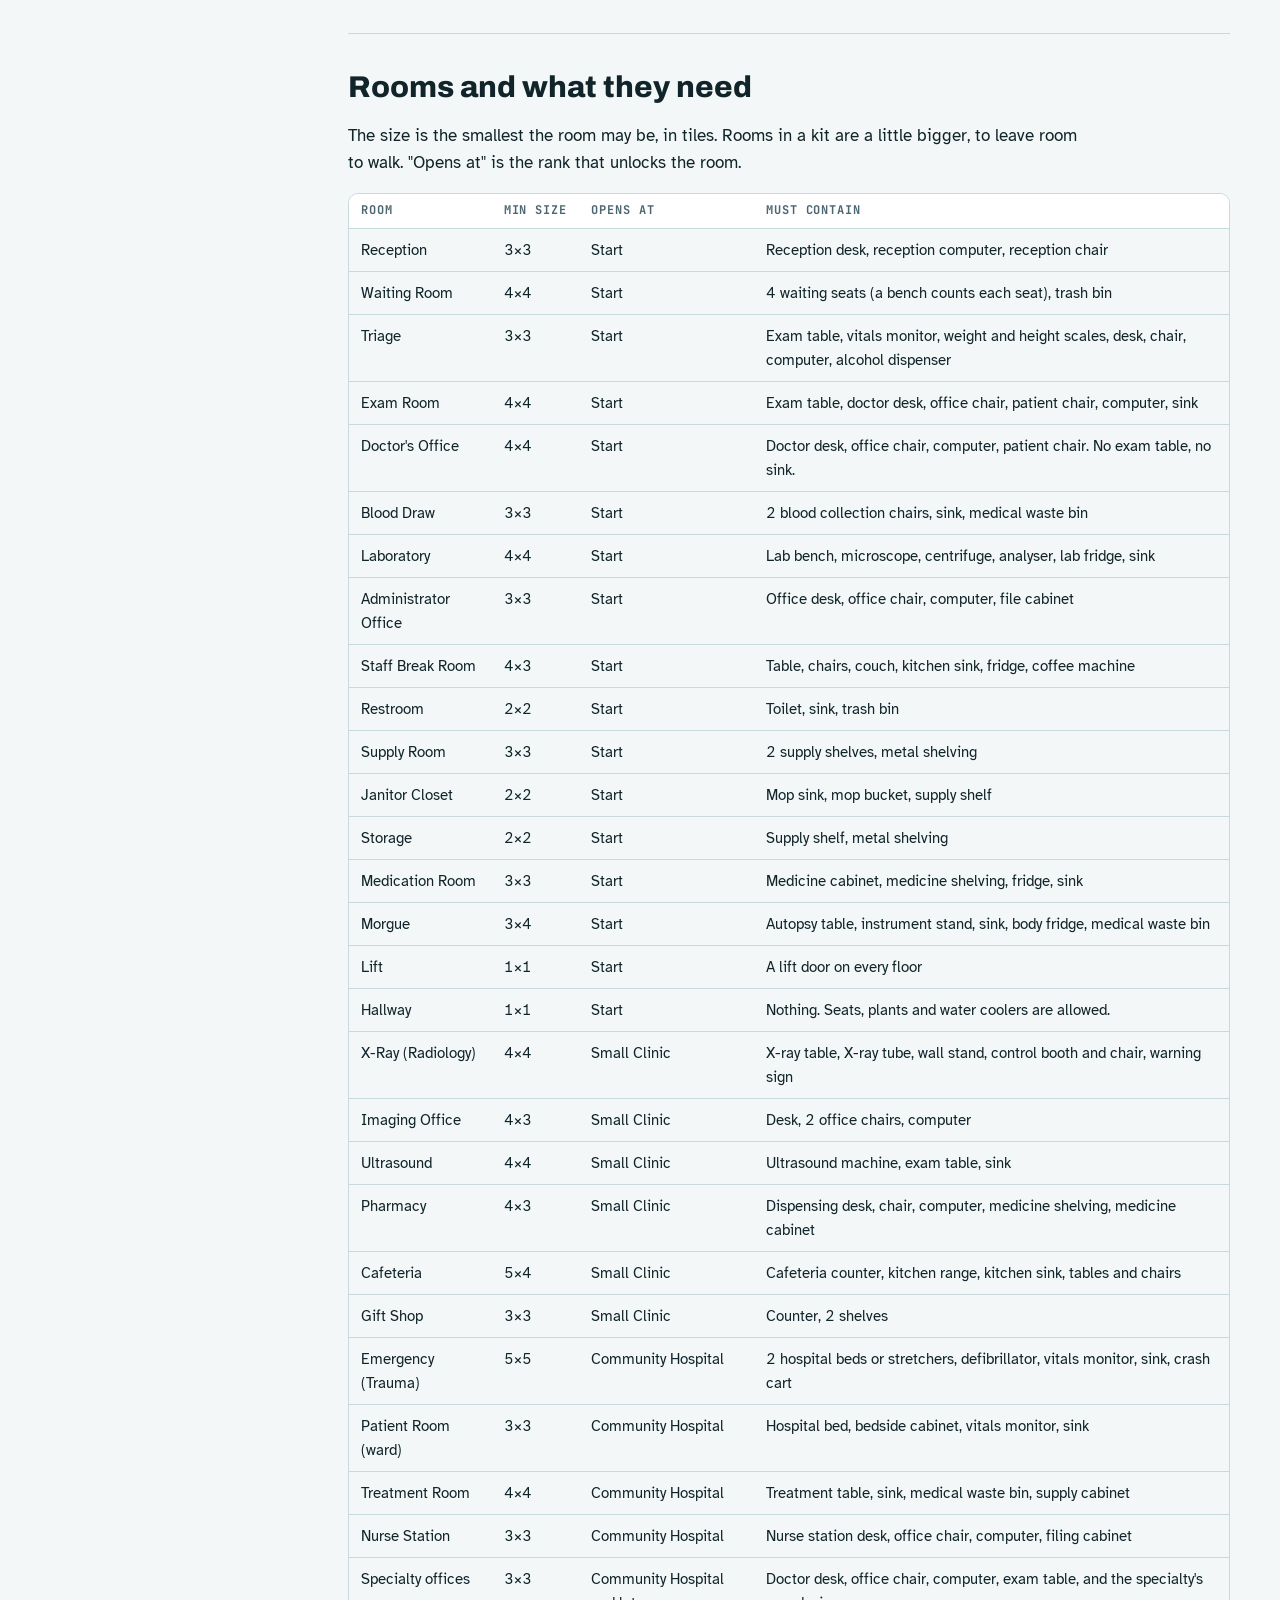
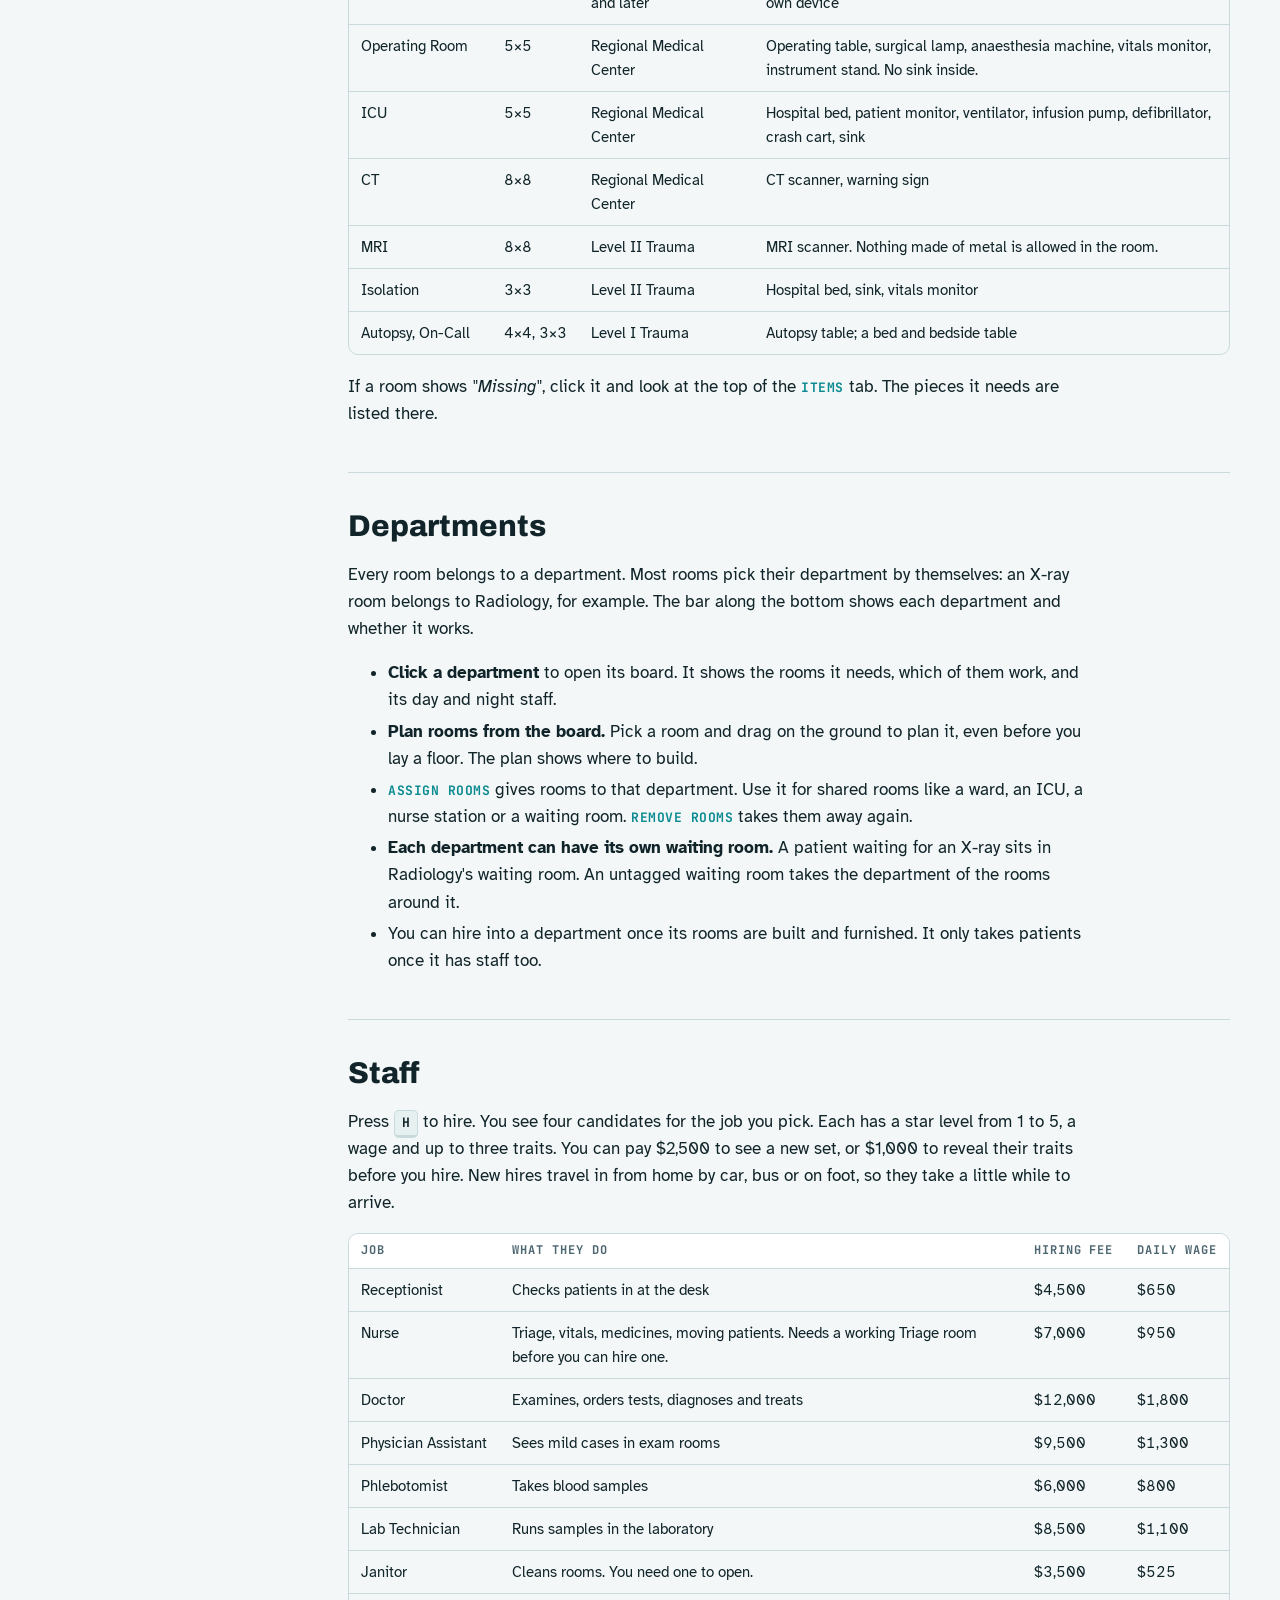
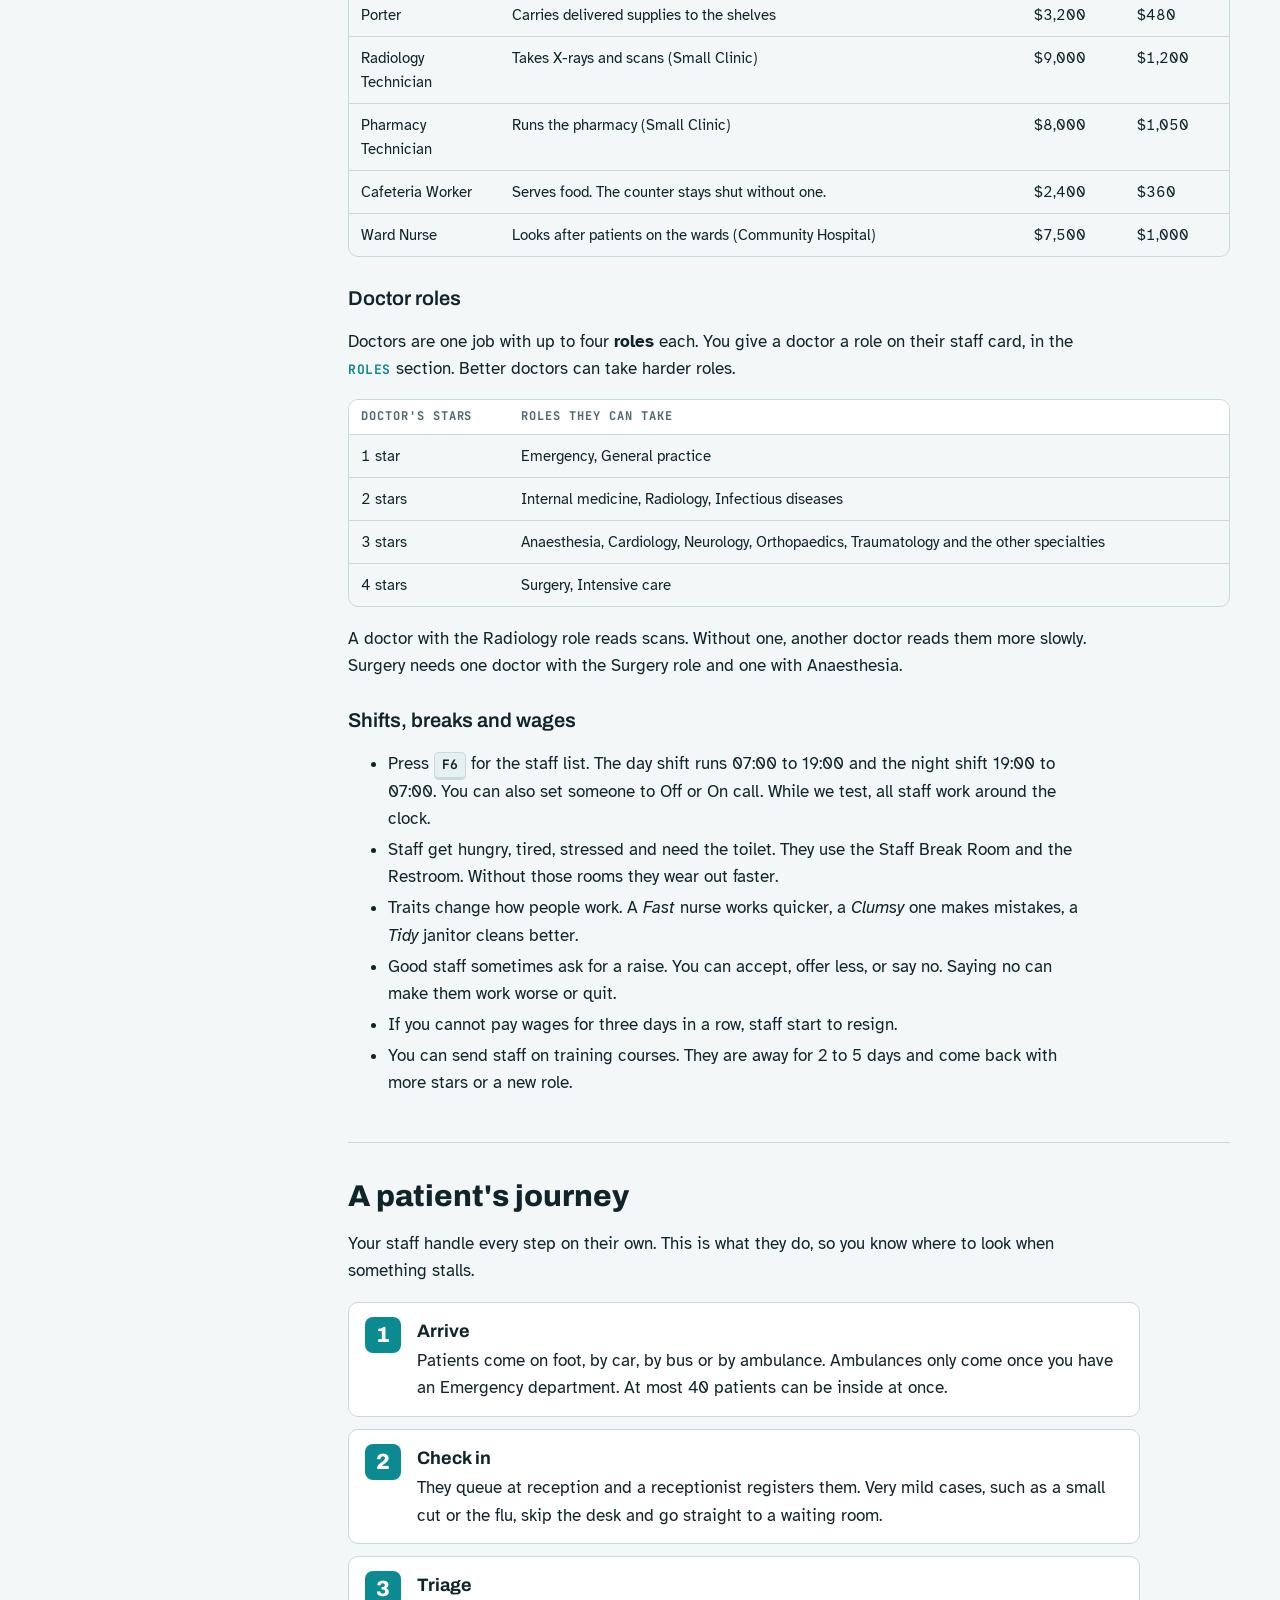
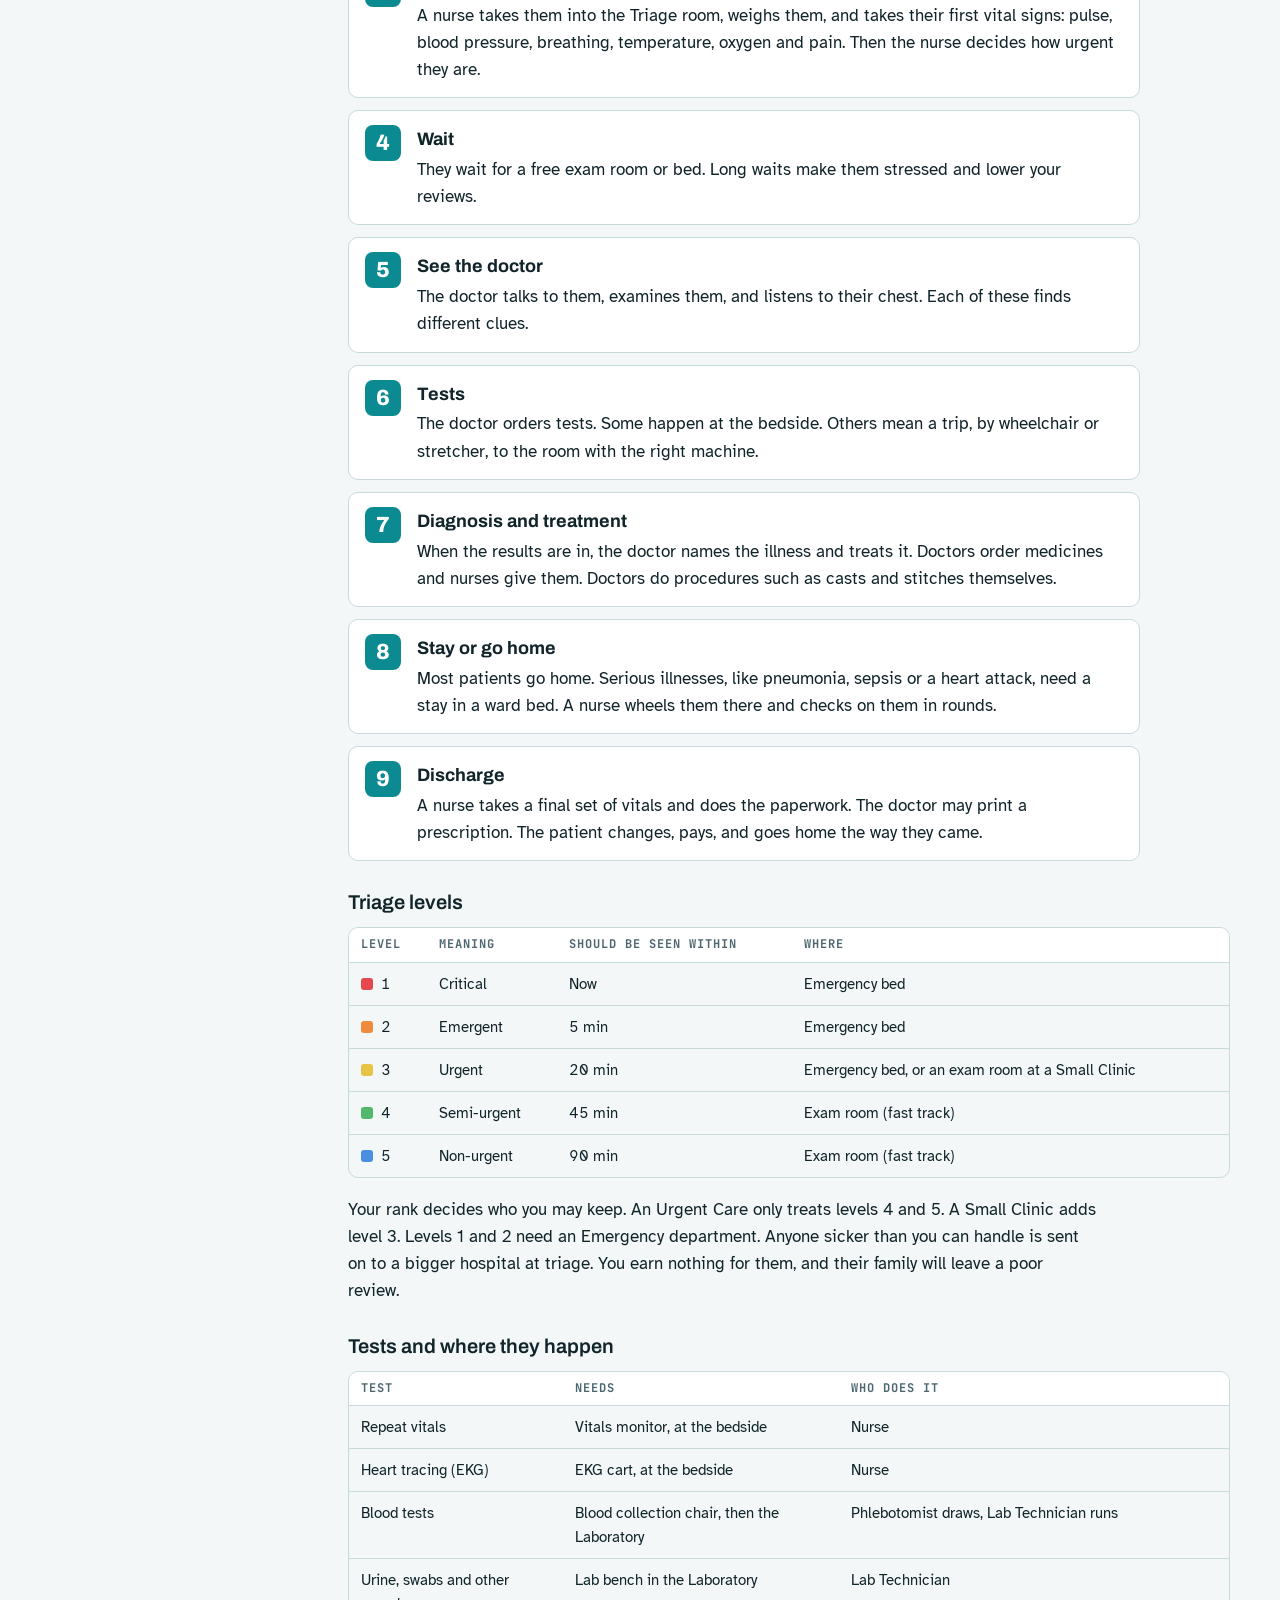
==== commit 957a33fd: "Site guide: F8 sends the report itself (Steam too) Co-Authored-By: Claude Opus 5.5 <noreply@anthropi" ====
--- a/guide.html
+++ b/guide.html
@@ -150,7 +150,7 @@
     <li><strong>Difficulty does nothing yet.</strong> You can pick Standard, Relaxed or Expert on the New Game page, but every game plays the same for now.</li>
     <li><strong>Random emergencies are off.</strong> Fires, power cuts and security events are switched off by default. Turn them on in Settings, under Interface, if you want them.</li>
   </ul>
-  <div class="note tip"><strong>Found a bug?</strong> Press <kbd>F8</kbd>. The game saves a zip file to your Desktop with a screenshot, the log and your saves. Post it in the #bug-reports channel on Discord and say what you were doing.</div>
+  <div class="note tip"><strong>Found a bug?</strong> Press <kbd>F8</kbd> and type a line about what you were doing. The game sends the report straight to the developer, with a screenshot, the log and your saves. A copy is also saved to your Desktop. If the game says it could not send, post that zip in #bug-reports on Discord.</div>
   <h3>Saving</h3>
   <ul>
     <li>There are three save slots. Press <kbd>Esc</kbd> and choose <span class="ui">SAVE GAME</span>. The slot button under it picks which slot you save into.</li>
@@ -231,7 +231,7 @@
     <tr><td><kbd>F</kbd></td><td>Walk around in first person</td></tr>
     <tr><td><kbd>F5</kbd> / <kbd>F9</kbd></td><td>Quick save / quick load</td></tr>
     <tr><td><kbd>Shift</kbd>+<kbd>F1</kbd></td><td>Show or hide the tutorial guide</td></tr>
-    <tr><td><kbd>F8</kbd></td><td>Save a bug report to your Desktop</td></tr>
+    <tr><td><kbd>F8</kbd></td><td>Send a bug report to the developer</td></tr>
     <tr><td><kbd>F12</kbd></td><td>Screenshot</td></tr>
     <tr><td><kbd>Esc</kbd></td><td>Close the top window. With nothing open, it opens the pause menu.</td></tr>
   </table></div>
@@ -633,7 +633,7 @@
     <dt>My staff are slow and grumpy.</dt>
     <dd>Check they have a Staff Break Room and a Restroom. Hire enough people that nobody works alone, and look at their reviews with <kbd>Shift</kbd>+<kbd>F</kbd>.</dd>
     <dt>Something else is broken.</dt>
-    <dd>Press <kbd>F8</kbd> and post the zip from your Desktop in #bug-reports on Discord, with a sentence about what happened. That is the fastest way to get it fixed.</dd>
+    <dd>Press <kbd>F8</kbd> and type a sentence about what happened. The report goes straight to the developer, and that is the fastest way to get it fixed.</dd>
   </dl>
 </section>
 
